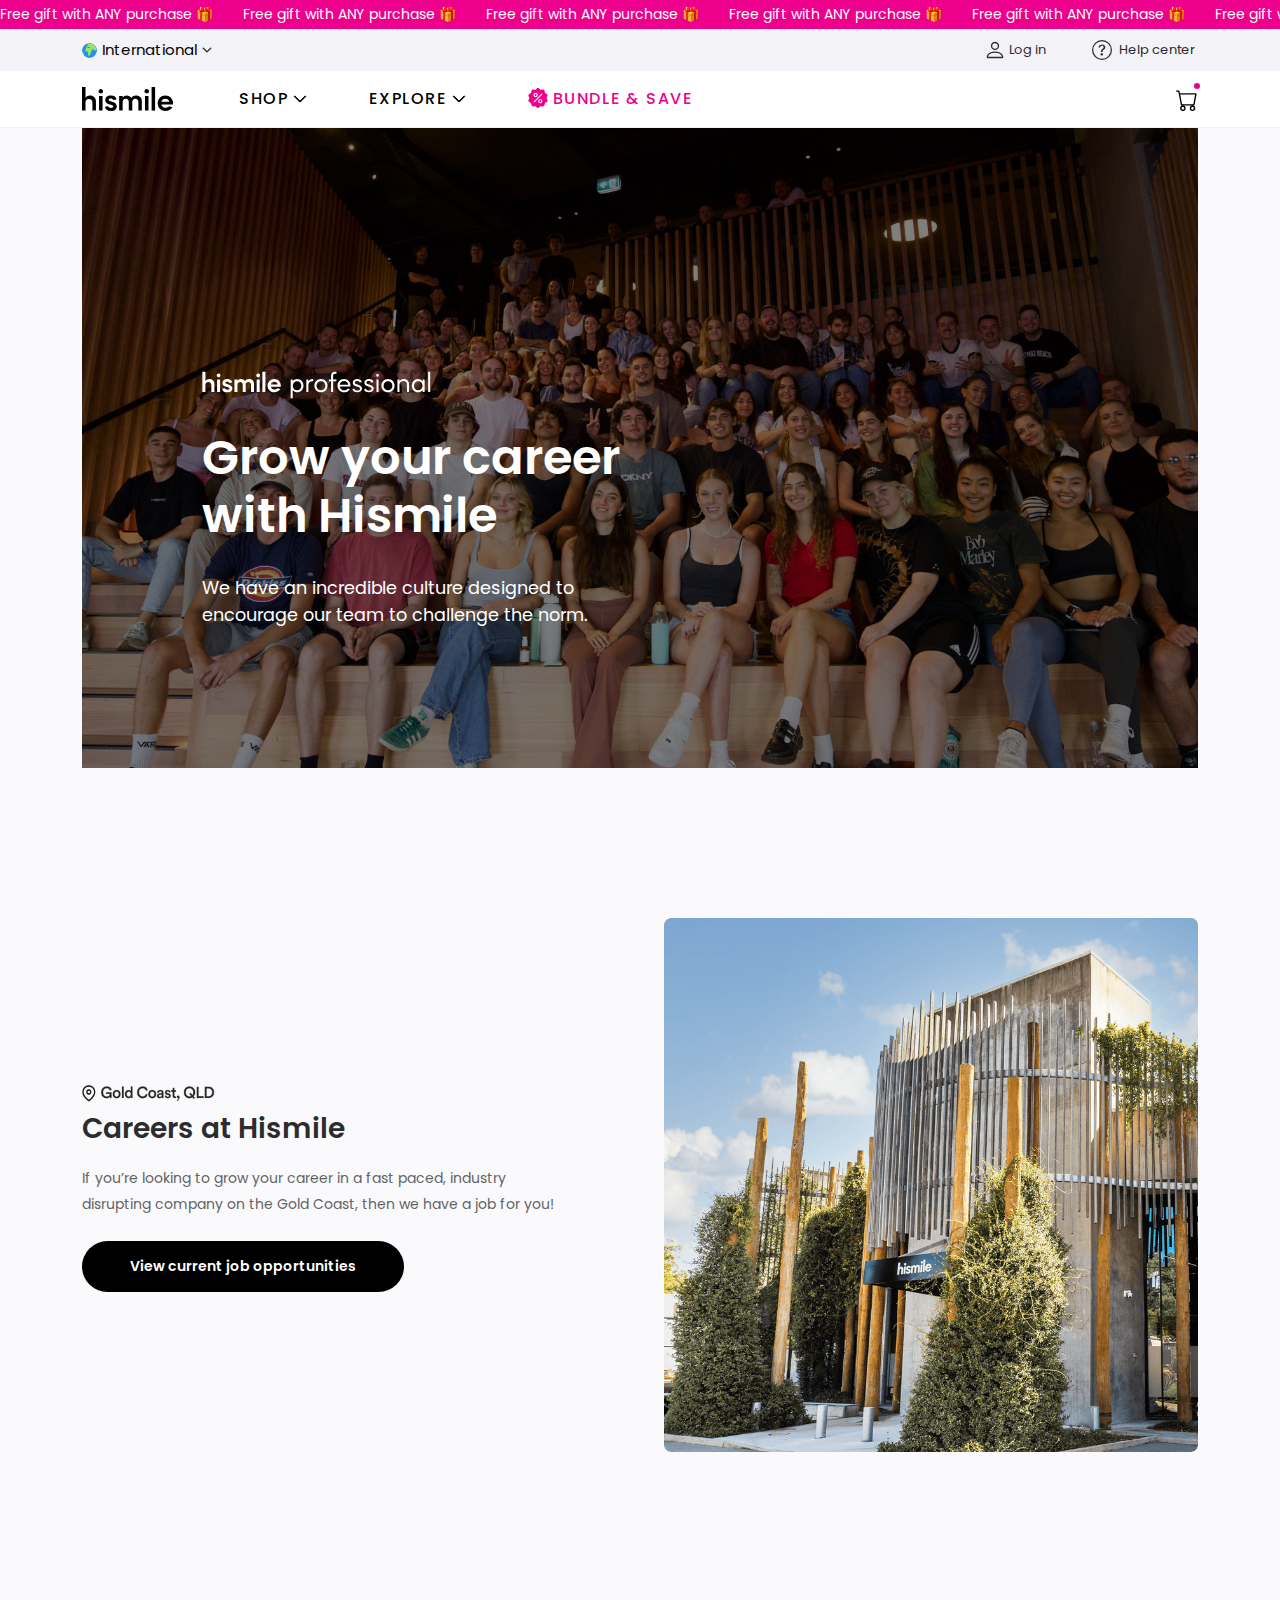
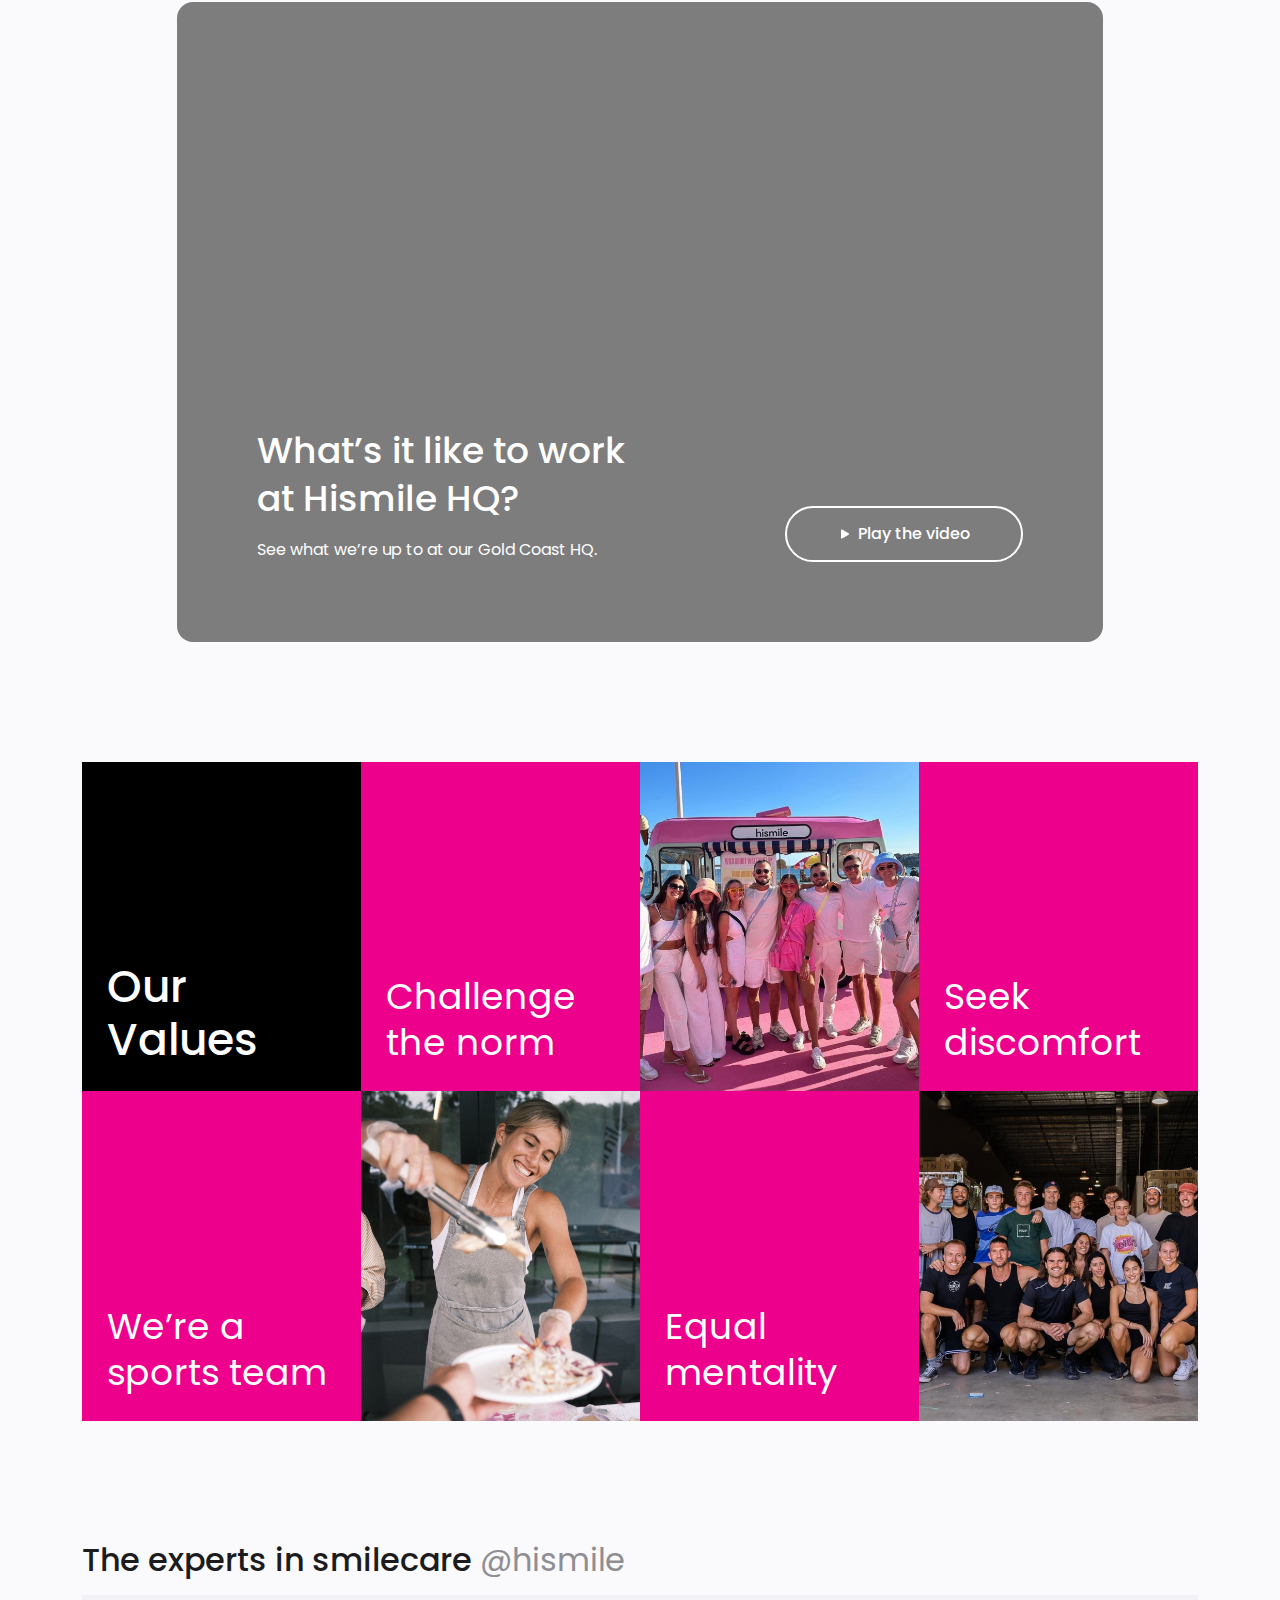
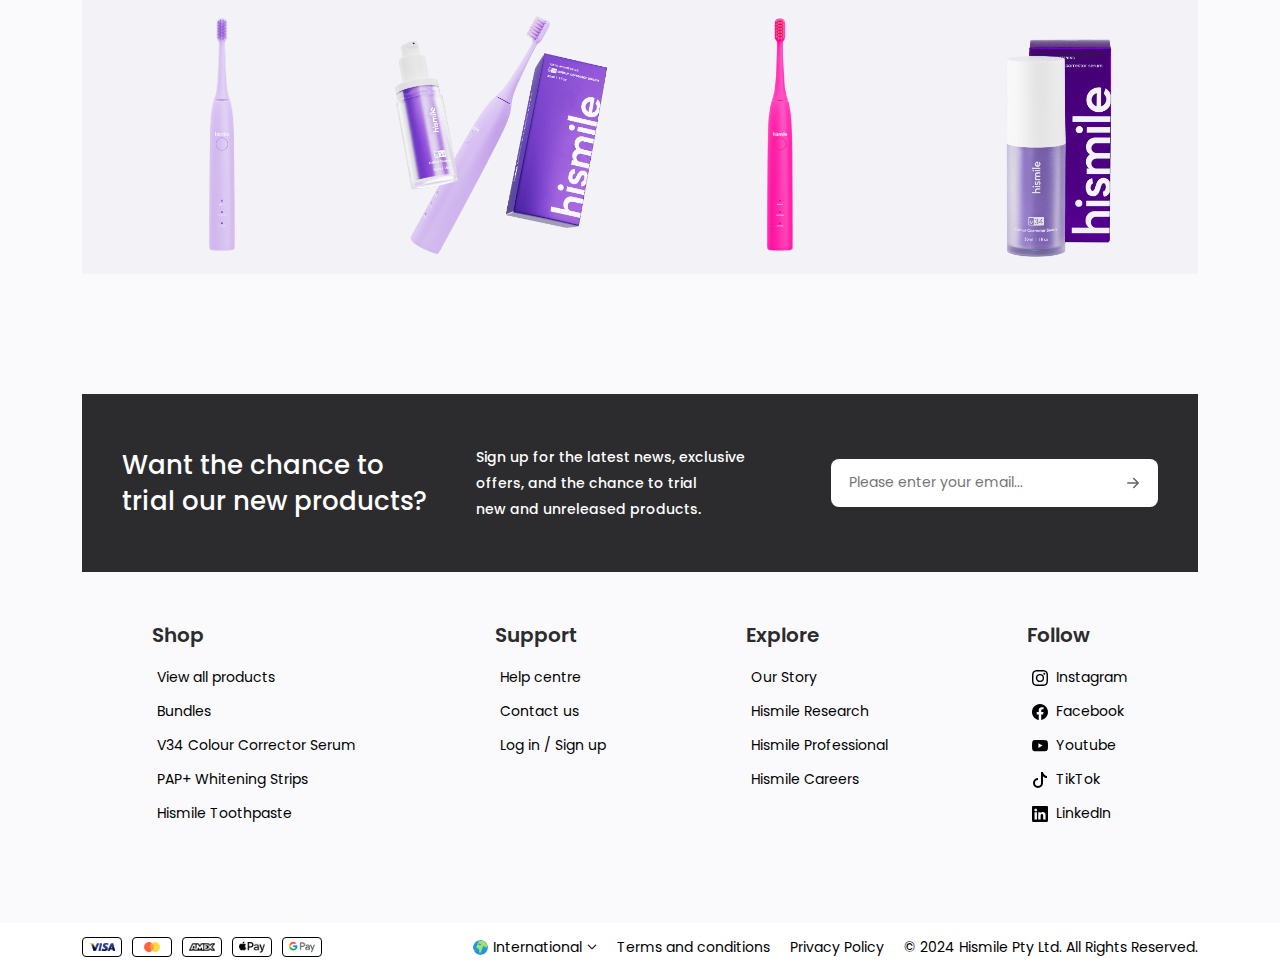
==== careers.html @ f7355507 "u" ====
<!DOCTYPE html>
<html lang=en>

<head>
	<meta charset="UTF-8">
	<meta http-equiv="X-UA-Compatible" content="IE=edge">
	<meta name="viewport" content="width=device-width, initial-scale=1">
	<meta name="theme-color" content="#006d77">
    <link rel="shortcut icon" href="assets/images/favicon.ico" type="image/x-icon">
    <title>Hismile Career | Hismile™ Official</title>
    <link href="https://fonts.googleapis.com/css2?family=Poppins:wght@300;400;500;600;700;800&display=swap" rel="stylesheet">
    
    
	<link rel="stylesheet" href="assets/css/bootstrap.css">
	<link rel="stylesheet" href="assets/css/style.css">
</head>

<body>
    <!-- header start -->
    <header>
    <!-- offer-wrapper start -->
    <div class="offer-wrapper bg--primary py-1" data-speed="fast" data-direction="left">
        <div class="offer-slider text-white">
            <a href="#">
                Free gift with ANY purchase 🎁
            </a>
            <a href="#">
                Free gift with ANY purchase 🎁
            </a>
            <a href="#">
                Free gift with ANY purchase 🎁
            </a>
            <a href="#">
                Free gift with ANY purchase 🎁
            </a>
            <a href="#">
                Free gift with ANY purchase 🎁
            </a>
            <a href="#">
                Free gift with ANY purchase 🎁
            </a>
            <a href="#">
                Free gift with ANY purchase 🎁
            </a>
            <a href="#">
                Free gift with ANY purchase 🎁
            </a>
        </div>
    </div>
    <!-- offer-wrapper end -->
    
    <nav>
        <!-- nav-middle start -->
        <div class="nav-middle">
            <div class="container-xl">
                <div class="nav-middle-inner">
                    <select>
                        <option value="AU" data-image="assets/images/flags/au.svg">Australia &amp; New Zealand</option>
                        <option value="US" data-image="assets/images/flags/us.svg">United States</option>
                        <option value="UK" data-image="assets/images/flags/gb.svg">United Kingdom</option>
                        <option value="EU" data-image="assets/images/flags/eu.svg">Europe</option>
                        <option value="CA" data-image="assets/images/flags/ca.svg">Canada</option>
                        <option value="INT" data-image="assets/images/flags/int.svg" selected>International</option>
                    </select>
                    <ul>
                        <li>
                            <a href="#">
                                <svg xmlns="http://www.w3.org/2000/svg" width="22" height="22" fill="currentColor" class="bi bi-person" viewBox="0 0 16 16">
                                    <path d="M8 8a3 3 0 1 0 0-6 3 3 0 0 0 0 6m2-3a2 2 0 1 1-4 0 2 2 0 0 1 4 0m4 8c0 1-1 1-1 1H3s-1 0-1-1 1-4 6-4 6 3 6 4m-1-.004c-.001-.246-.154-.986-.832-1.664C11.516 10.68 10.289 10 8 10s-3.516.68-4.168 1.332c-.678.678-.83 1.418-.832 1.664z"/>
                                </svg>
                                <span>Log in</span>
                            </a>
                        </li>
                        <li>
                            <a href="help-center.html">
                                <svg xmlns="http://www.w3.org/2000/svg" width="20" height="20" fill="currentColor" class="bi bi-question-circle" viewBox="0 0 16 16">
                                    <path d="M8 15A7 7 0 1 1 8 1a7 7 0 0 1 0 14m0 1A8 8 0 1 0 8 0a8 8 0 0 0 0 16"/>
                                    <path d="M5.255 5.786a.237.237 0 0 0 .241.247h.825c.138 0 .248-.113.266-.25.09-.656.54-1.134 1.342-1.134.686 0 1.314.343 1.314 1.168 0 .635-.374.927-.965 1.371-.673.489-1.206 1.06-1.168 1.987l.003.217a.25.25 0 0 0 .25.246h.811a.25.25 0 0 0 .25-.25v-.105c0-.718.273-.927 1.01-1.486.609-.463 1.244-.977 1.244-2.056 0-1.511-1.276-2.241-2.673-2.241-1.267 0-2.655.59-2.75 2.286m1.557 5.763c0 .533.425.927 1.01.927.609 0 1.028-.394 1.028-.927 0-.552-.42-.94-1.029-.94-.584 0-1.009.388-1.009.94"/>
                                </svg>
                                <span class="ms-1">Help center</span>
                            </a>
                        </li>
                    </ul>
                </div>
            </div>
        </div>
        <!-- nav-middle end -->
        
        <!-- main-nav start -->
        <div class="main-nav bg-white c-black position-relative">
            <div class="container-xl">
                <div class="d-flex align-items-center">
                    <div class="site-logo">
                        <a href="">
                            <svg width="91" height="24" viewBox="0 0 91 24" fill="none" xmlns="http://www.w3.org/2000/svg"><path d="M3.50743 0V10.7635C4.01695 10.0459 4.6957 9.46562 5.48329 9.07415C6.27088 8.68267 7.1429 8.49217 8.02177 8.51958C11.4317 8.51958 13.9326 10.9583 13.9326 14.2426V23.576H10.4248V15.2181C10.3903 14.3229 10.0108 13.476 9.36609 12.8549C8.72136 12.2338 7.86144 11.8868 6.96675 11.8868C6.07206 11.8868 5.21214 12.2338 4.56741 12.8549C3.92268 13.476 3.54324 14.3229 3.50872 15.2181V23.5751H0V0H3.50743Z" fill="black"></path><path d="M18.8034 2.04859C19.0998 2.0409 19.3947 2.09368 19.67 2.20373C19.9454 2.31377 20.1955 2.47878 20.4052 2.68869C20.6148 2.89861 20.7796 3.14904 20.8895 3.42476C20.9995 3.70047 21.0522 3.99569 21.0445 4.29246C21.0487 4.58679 20.9934 4.87892 20.8819 5.15127C20.7703 5.42362 20.6049 5.67054 20.3955 5.87714C20.1861 6.08375 19.9371 6.24577 19.6635 6.35345C19.3898 6.46112 19.0973 6.51221 18.8034 6.50365C18.5114 6.51135 18.2208 6.4594 17.9495 6.35099C17.6781 6.24258 17.4317 6.07996 17.2252 5.87306C17.0187 5.66616 16.8564 5.41931 16.7483 5.14756C16.6402 4.87582 16.5884 4.58487 16.5963 4.29246C16.585 3.99764 16.6342 3.70363 16.7406 3.42854C16.8471 3.15344 17.0087 2.90308 17.2155 2.69287C17.4222 2.48267 17.6698 2.31706 17.9429 2.20626C18.216 2.09545 18.5088 2.04179 18.8034 2.04859ZM20.5574 8.94236V23.5751H17.0499V8.94236H20.5574Z" fill="black"></path><path d="M22.8955 19.7054L26.1753 19.2176C26.433 20.2258 27.3781 20.9411 29.0658 20.9411C30.3648 20.9411 31.404 20.4533 31.404 19.5428C31.404 18.9251 30.9495 18.5023 29.7802 18.1122L26.7926 17.169C24.3242 16.3561 23.2851 15.1531 23.2851 13.0718C23.2851 9.85287 25.8196 8.51953 28.9361 8.51953C32.151 8.51953 34.1648 10.0804 34.5205 12.4542L31.2403 13.0069C31.0131 12.1613 30.169 11.5445 28.6749 11.5445C27.5705 11.5445 26.6289 11.9673 26.6289 12.8129C26.6289 13.3656 27.0185 13.6907 27.9279 14.0172L30.916 15.0253C33.6115 15.9681 34.7482 17.3015 34.7482 19.415C34.7482 22.569 32.1497 24 28.967 24C25.396 24 23.2851 22.3071 22.8955 19.7054Z" fill="black"></path><path d="M40.6597 8.94241V10.5033C41.142 9.87029 41.7671 9.36058 42.4838 9.01581C43.2006 8.67104 43.9886 8.50101 44.7836 8.51961C45.6917 8.50347 46.5895 8.71509 47.3951 9.13517C48.2006 9.55526 48.8885 10.1705 49.3959 10.9248C49.8952 10.155 50.5858 9.5284 51.4 9.10651C52.2142 8.68462 53.1239 8.48193 54.0399 8.51832C57.385 8.51832 59.8533 10.8594 59.8533 13.9489V23.5751H56.3781V14.9579C56.3829 14.5535 56.3074 14.1521 56.1562 13.777C56.0049 13.402 55.7808 13.0607 55.4969 12.773C55.2129 12.4853 54.8748 12.2569 54.502 12.101C54.1292 11.9451 53.7293 11.8649 53.3253 11.8649C52.9214 11.8649 52.5214 11.9451 52.1487 12.101C51.7759 12.2569 51.4378 12.4853 51.1538 12.773C50.8699 13.0607 50.6458 13.402 50.4945 13.777C50.3432 14.1521 50.2678 14.5535 50.2726 14.9579V23.5751H46.7652V14.9579C46.77 14.5535 46.6945 14.1521 46.5433 13.777C46.392 13.402 46.1679 13.0607 45.884 12.773C45.6 12.4853 45.2619 12.2569 44.8891 12.101C44.5164 11.9451 44.1164 11.8649 43.7124 11.8649C43.3085 11.8649 42.9085 11.9451 42.5358 12.101C42.163 12.2569 41.8249 12.4853 41.5409 12.773C41.257 13.0607 41.0329 13.402 40.8816 13.777C40.7303 14.1521 40.6549 14.5535 40.6597 14.9579V23.5751H37.1519V8.94241H40.6597Z" fill="black"></path><path d="M64.7248 2.04857C65.0211 2.04095 65.3159 2.09378 65.5913 2.20385C65.8666 2.31392 66.1167 2.47893 66.3263 2.68884C66.5359 2.89875 66.7006 3.14916 66.8105 3.42485C66.9204 3.70053 66.9731 3.99572 66.9654 4.29245C66.9697 4.58674 66.9143 4.87884 66.8028 5.15116C66.6913 5.42347 66.5259 5.67037 66.3166 5.87697C66.1072 6.08358 65.8582 6.24561 65.5847 6.35331C65.3111 6.461 65.0186 6.51214 64.7248 6.50364C64.4327 6.51146 64.1421 6.4596 63.8706 6.35124C63.5992 6.24287 63.3527 6.08027 63.1461 5.87335C62.9395 5.66643 62.7772 5.41953 62.6691 5.14773C62.561 4.87592 62.5093 4.58491 62.5172 4.29245C62.5059 3.99758 62.555 3.7035 62.6615 3.42835C62.7679 3.15319 62.9296 2.90279 63.1364 2.69256C63.3432 2.48234 63.5909 2.31674 63.864 2.20599C64.1372 2.09523 64.4301 2.04166 64.7248 2.04857ZM66.4783 8.94235V23.5751H62.9708V8.94235H66.4783Z" fill="black"></path><path d="M69.5962 0H73.1036V23.5751H69.5962V0Z" fill="black"></path><path d="M83.3659 8.51983C84.3797 8.50779 85.3855 8.70046 86.3232 9.08633C87.261 9.4722 88.1114 10.0434 88.8238 10.7657C89.5361 11.488 90.0958 12.3467 90.4693 13.2904C90.8428 14.2341 91.0225 15.2435 90.9976 16.2583C90.9976 16.6937 90.9651 17.1284 90.9005 17.559H79.3061C79.559 18.4978 80.1186 19.3248 80.8956 19.9082C81.6725 20.4916 82.6222 20.7977 83.5932 20.7779C84.2406 20.7809 84.8809 20.6429 85.4697 20.3733C86.0585 20.1038 86.5818 19.7093 87.0031 19.217L90.4134 20.2252C89.7091 21.3997 88.7074 22.367 87.5098 23.0294C86.3122 23.6917 84.9611 24.0256 83.5932 23.9973C79.0788 23.9973 75.6689 20.6807 75.6689 16.2583C75.646 15.2385 75.8293 14.2246 76.2076 13.2775C76.5859 12.3304 77.1515 11.4696 77.8704 10.7468C78.5893 10.024 79.4467 9.45415 80.391 9.07146C81.3354 8.68877 82.3473 8.50114 83.3659 8.51983ZM79.3387 14.8282H87.3931C87.1398 13.9374 86.6031 13.1538 85.8645 12.5962C85.1258 12.0387 84.2256 11.7378 83.3006 11.7392C82.394 11.7504 81.5159 12.0584 80.8005 12.6162C80.0851 13.174 79.5717 13.9509 79.3387 14.8282Z" fill="black"></path></svg>
                        </a>
                    </div>
                    <div class="the-menu">
                        <ul>
                            <li>
                                <a href="#">
                                    <span>SHOP</span>
                                    <i>
                                        <svg xmlns="http://www.w3.org/2000/svg" width="14" height="14" fill="currentColor" stroke="currentColor" class="bi bi-chevron-down" viewBox="0 0 16 16">
                                            <path fill-rule="evenodd" d="M1.646 4.646a.5.5 0 0 1 .708 0L8 10.293l5.646-5.647a.5.5 0 0 1 .708.708l-6 6a.5.5 0 0 1-.708 0l-6-6a.5.5 0 0 1 0-.708"/>
                                        </svg>
                                    </i>
                                </a>
                                <div class="mega-menu-container">
                                    <div class="container-xl">
                                        <div class="row justify-content-center">
                                            <div class="col-lg-3">
                                                <div class="mm-col mm-ul">
                                                    <h2>Shop</h2>
                                                    <ul>
                                                        <li><a href="collection.html">Shop all</a></li>
                                                        <li><a href="#">Best sellers</a></li>
                                                        <li><a href="#">Shop Bundles</a></li>
                                                        <li><a href="#">V34 Colour Corrector Serum</a></li>
                                                        <li><a href="#">PAP+ Whitening Strips</a></li>
                                                        <li><a href="#">Hismile Toothpaste</a></li>
                                                    </ul>
                                                </div>
                                            </div>
                                            <div class="col-lg-4">
                                                <div class="mm-col">
                                                    <h2>Shop the Toothbrush Build a Bundle</h2>
                                                    <figure>
                                                        <a href="#">
                                                            <img src="assets/images/mega-menu/01.png" alt="Shop the Toothbrush Build a Bundle">
                                                        </a>
                                                    </figure>
                                                </div>
                                            </div>
                                            <div class="col-lg-4">
                                                <div class="mm-col">
                                                    <h2>Flavoured Toothpaste Bundle</h2>
                                                    <figure>
                                                        <a href="#">
                                                            <img src="assets/images/mega-menu/02.png" alt="Flavoured Toothpaste Bundle">
                                                        </a>
                                                    </figure>
                                                </div>
                                            </div>
                                        </div>
                                    </div>
                                </div>
                            </li>
                            <li>
                                <a href="#">
                                    <span>EXPLORE</span>
                                    <i>
                                        <svg xmlns="http://www.w3.org/2000/svg" width="14" height="14" fill="currentColor" stroke="currentColor" class="bi bi-chevron-down" viewBox="0 0 16 16">
                                            <path fill-rule="evenodd" d="M1.646 4.646a.5.5 0 0 1 .708 0L8 10.293l5.646-5.647a.5.5 0 0 1 .708.708l-6 6a.5.5 0 0 1-.708 0l-6-6a.5.5 0 0 1 0-.708"/>
                                        </svg>
                                    </i>
                                </a>
                                <div class="mega-menu-container">
                                    <div class="container-xl">
                                        <div class="row justify-content-center">
                                            <div class="col-lg-3">
                                                <div class="mm-col mm-ul">
                                                    <h2>Explore</h2>
                                                    <ul>
                                                        <li><a href="#">Our Story</a></li>
                                                        <li><a href="#">Hismile Research</a></li>
                                                        <li><a href="#">How whitening works</a></li>
                                                        <li><a href="#">Community Trials</a></li>
                                                        <li><a href="#">Hismile Professional</a></li>
                                                        <li><a href="#">Hismile Careers</a></li>
                                                    </ul>
                                                </div>
                                            </div>
                                            <div class="col-lg-4">
                                                <div class="mm-col">
                                                    <h2>Learn about Hismile Professional</h2>
                                                    <figure>
                                                        <a href="#">
                                                            <img src="assets/images/mega-menu/03.jpg" alt="Learn about Hismile Professional">
                                                        </a>
                                                    </figure>
                                                </div>
                                            </div>
                                            <div class="col-lg-4">
                                                <div class="mm-col">
                                                    <h2>Learn about Hismile Research</h2>
                                                    <figure>
                                                        <a href="#">
                                                            <img src="assets/images/mega-menu/04.jpg" alt="Learn about Hismile Research">
                                                        </a>
                                                    </figure>
                                                </div>
                                            </div>
                                        </div>
                                    </div>
                                </div>
                            </li>
                            <li class="bundles">
                                <a href="#" class="c-primary">
                                    <i>
                                        <svg width="20" height="20" viewBox="0 0 20 20" fill="none" fill="currentColor" xmlns="http://www.w3.org/2000/svg">
                                            <g clip-path="url(#clip0_137:7825)">
                                                <path d="M18.6693 9.74103C18.5888 9.90564 18.5888 10.0945 18.6693 10.2591L19.4152 11.7851C19.8305 12.6347 19.5015 13.6475 18.6661 14.0907L17.1657 14.8868C17.0039 14.9727 16.8929 15.1255 16.8612 15.3059L16.5677 16.9788C16.4043 17.9103 15.5431 18.5363 14.6065 18.4038L12.9248 18.1659C12.7433 18.1404 12.5638 18.1986 12.4321 18.326L11.2113 19.507C10.8715 19.8357 10.4352 20.0001 9.99918 20.0001C9.56301 20.0002 9.127 19.8358 8.78708 19.507L7.56635 18.326C7.43463 18.1986 7.25502 18.1402 7.07365 18.1659L5.3919 18.4038C5.30796 18.4157 5.22444 18.4214 5.14214 18.4214C4.30648 18.4215 3.57938 17.8268 3.43063 16.9789L3.13719 15.3059C3.10551 15.1255 2.99454 14.9726 2.83266 14.8868L1.33228 14.0907C0.496894 13.6475 0.167834 12.6348 0.583144 11.7851L1.32908 10.2592C1.40955 10.0946 1.40955 9.90576 1.32908 9.74111L0.583183 8.21518C0.167873 7.36554 0.496933 6.35277 1.33232 5.90957L2.8327 5.11348C2.99454 5.02758 3.10551 4.87481 3.13719 4.69434L3.43063 3.02142C3.59402 2.08994 4.45535 1.46393 5.39187 1.59647L7.07361 1.83436C7.2551 1.85991 7.43459 1.80166 7.56631 1.67424L8.78708 0.493195C9.46676 -0.164418 10.5316 -0.164379 11.2113 0.493195L12.4321 1.67413C12.5637 1.80151 12.7432 1.85987 12.9248 1.83424L14.6065 1.59635C15.5427 1.46389 16.4043 2.08983 16.5677 3.02131L16.8612 4.6943C16.8929 4.87473 17.0038 5.02754 17.1657 5.1134L18.6661 5.90949C19.5015 6.35273 19.8305 7.36542 19.4152 8.21506L18.6693 9.74103Z" fill="currentColor"></path>
                                                <path d="M14.2136 5.78562C13.9884 5.56039 13.6232 5.56039 13.398 5.78562L5.78514 13.3985C5.5599 13.6237 5.5599 13.9889 5.78514 14.2141C5.89775 14.3267 6.04537 14.3831 6.19295 14.3831C6.34052 14.3831 6.48818 14.3268 6.60076 14.2141L14.2136 6.60132C14.4389 6.37605 14.4389 6.0109 14.2136 5.78562Z" fill="white"></path>
                                                <path d="M7.69243 4.80908C6.52634 4.80908 5.57764 5.75779 5.57764 6.92387C5.57764 8.08996 6.52634 9.03867 7.69243 9.03867C8.85852 9.03867 9.80722 8.08996 9.80722 6.92387C9.80722 5.75779 8.85852 4.80908 7.69243 4.80908ZM7.69243 7.88512C7.16239 7.88512 6.73118 7.45391 6.73118 6.92384C6.73118 6.3938 7.16239 5.96259 7.69243 5.96259C8.22247 5.96259 8.65371 6.3938 8.65371 6.92384C8.65367 7.45391 8.22247 7.88512 7.69243 7.88512Z" fill="white"></path>
                                                <path d="M12.3067 10.9614C11.1406 10.9614 10.1919 11.9101 10.1919 13.0762C10.1919 14.2423 11.1406 15.191 12.3067 15.191C13.4728 15.191 14.4215 14.2423 14.4215 13.0762C14.4215 11.9101 13.4728 10.9614 12.3067 10.9614ZM12.3067 14.0375C11.7767 14.0375 11.3454 13.6063 11.3454 13.0762C11.3454 12.5462 11.7766 12.115 12.3067 12.115C12.8367 12.115 13.2679 12.5462 13.2679 13.0762C13.2679 13.6063 12.8367 14.0375 12.3067 14.0375Z" fill="white"></path>
                                            </g>
                                            <defs>
                                                <clipPath id="clip0_137:7825">
                                                    <rect width="20" height="20" fill="white" transform="translate(-0.000488281)"></rect>
                                                </clipPath>
                                            </defs>
                                        </svg>
                                    </i>
                                    <span>BUNDLE & SAVE</span>
                                </a>
                            </li>
                        </ul>
                    </div>
                    <div class="the-cart ms-auto">
                        <a href="#">
                            <i class="hs-content">
                                <svg xmlns="http://www.w3.org/2000/svg" width="22" height="22" fill="currentColor" class="bi bi-cart" viewBox="0 0 16 16">
                                    <path d="M0 1.5A.5.5 0 0 1 .5 1H2a.5.5 0 0 1 .485.379L2.89 3H14.5a.5.5 0 0 1 .491.592l-1.5 8A.5.5 0 0 1 13 12H4a.5.5 0 0 1-.491-.408L2.01 3.607 1.61 2H.5a.5.5 0 0 1-.5-.5M3.102 4l1.313 7h8.17l1.313-7zM5 12a2 2 0 1 0 0 4 2 2 0 0 0 0-4m7 0a2 2 0 1 0 0 4 2 2 0 0 0 0-4m-7 1a1 1 0 1 1 0 2 1 1 0 0 1 0-2m7 0a1 1 0 1 1 0 2 1 1 0 0 1 0-2"/>
                                </svg>
                            </i>
                        </a>
                    </div>
                </div>
            </div>
        </div>
        <!-- main-nav end -->
        
        <!-- mobile-menu start -->
        <div class="mobile-menu">
            <div class="hamburger-wrapper">
                <div class="hamburger-menu"></div>
            </div>
            <div class="mm-header">
                <a href="#">
                    <svg xmlns="http://www.w3.org/2000/svg" width="18" height="18" fill="currentColor" class="bi bi-person" viewBox="0 0 16 16">
                        <path d="M8 8a3 3 0 1 0 0-6 3 3 0 0 0 0 6m2-3a2 2 0 1 1-4 0 2 2 0 0 1 4 0m4 8c0 1-1 1-1 1H3s-1 0-1-1 1-4 6-4 6 3 6 4m-1-.004c-.001-.246-.154-.986-.832-1.664C11.516 10.68 10.289 10 8 10s-3.516.68-4.168 1.332c-.678.678-.83 1.418-.832 1.664z"/>
                    </svg>
                    <span class="ms-1">Log in</span>
                </a>
                <a href="#">
                    <svg xmlns="http://www.w3.org/2000/svg" width="16" height="16" fill="currentColor" class="bi bi-question-circle" viewBox="0 0 16 16">
                        <path d="M8 15A7 7 0 1 1 8 1a7 7 0 0 1 0 14m0 1A8 8 0 1 0 8 0a8 8 0 0 0 0 16"/>
                        <path d="M5.255 5.786a.237.237 0 0 0 .241.247h.825c.138 0 .248-.113.266-.25.09-.656.54-1.134 1.342-1.134.686 0 1.314.343 1.314 1.168 0 .635-.374.927-.965 1.371-.673.489-1.206 1.06-1.168 1.987l.003.217a.25.25 0 0 0 .25.246h.811a.25.25 0 0 0 .25-.25v-.105c0-.718.273-.927 1.01-1.486.609-.463 1.244-.977 1.244-2.056 0-1.511-1.276-2.241-2.673-2.241-1.267 0-2.655.59-2.75 2.286m1.557 5.763c0 .533.425.927 1.01.927.609 0 1.028-.394 1.028-.927 0-.552-.42-.94-1.029-.94-.584 0-1.009.388-1.009.94"/>
                    </svg>
                    <span class="ms-1">Help center</span>
                </a>
            </div>
            <menu>
                <li class="has-child">
                    <a href="#">
                        <span>SHOP</span>
                        <i>
                            <svg xmlns="http://www.w3.org/2000/svg" width="14" height="14" fill="currentColor" stroke="currentColor" class="bi bi-chevron-down" viewBox="0 0 16 16">
                                <path fill-rule="evenodd" d="M1.646 4.646a.5.5 0 0 1 .708 0L8 10.293l5.646-5.647a.5.5 0 0 1 .708.708l-6 6a.5.5 0 0 1-.708 0l-6-6a.5.5 0 0 1 0-.708"/>
                            </svg>
                        </i>
                    </a>
                    <div class="mega-menu-container">
                        <div class="mm-col mm-ul">
                            <ul>
                                <li><a href="collection.html">Shop all</a></li>
                                <li><a href="#">Best sellers</a></li>
                                <li><a href="#">Shop Bundles</a></li>
                                <li><a href="#">V34 Colour Corrector Serum</a></li>
                                <li><a href="#">PAP+ Whitening Strips</a></li>
                                <li><a href="#">Hismile Toothpaste</a></li>
                            </ul>
                        </div>
                        <div class="mm-col">
                            <h2>Shop the Toothbrush Build a Bundle</h2>
                            <figure>
                                <a href="#">
                                    <img src="assets/images/mega-menu/01.png" alt="Shop the Toothbrush Build a Bundle">
                                </a>
                            </figure>
                        </div>
                        <div class="mm-col">
                            <h2>Flavoured Toothpaste Bundle</h2>
                            <figure>
                                <a href="#">
                                    <img src="assets/images/mega-menu/02.png" alt="Flavoured Toothpaste Bundle">
                                </a>
                            </figure>
                        </div>
                    </div>
                </li>
                <li class="has-child">
                    <a href="#">
                        <span>EXPLORE</span>
                        <i>
                            <svg xmlns="http://www.w3.org/2000/svg" width="14" height="14" fill="currentColor" stroke="currentColor" class="bi bi-chevron-down" viewBox="0 0 16 16">
                                <path fill-rule="evenodd" d="M1.646 4.646a.5.5 0 0 1 .708 0L8 10.293l5.646-5.647a.5.5 0 0 1 .708.708l-6 6a.5.5 0 0 1-.708 0l-6-6a.5.5 0 0 1 0-.708"/>
                            </svg>
                        </i>
                    </a>
                    <div class="mega-menu-container">
                        <div class="mm-col mm-ul">
                            <ul>
                                <li><a href="#">Our Story</a></li>
                                <li><a href="#">Hismile Research</a></li>
                                <li><a href="#">How whitening works</a></li>
                                <li><a href="#">Community Trials</a></li>
                                <li><a href="#">Hismile Professional</a></li>
                                <li><a href="#">Hismile Careers</a></li>
                            </ul>
                        </div>
                        <div class="mm-col">
                            <h2>Learn about Hismile Professional</h2>
                            <figure>
                                <a href="#">
                                    <img src="assets/images/mega-menu/03.jpg" alt="Learn about Hismile Professional">
                                </a>
                            </figure>
                        </div>
                        <div class="mm-col">
                            <h2>Learn about Hismile Research</h2>
                            <figure>
                                <a href="#">
                                    <img src="assets/images/mega-menu/04.jpg" alt="Learn about Hismile Research">
                                </a>
                            </figure>
                        </div>
                    </div>
                </li>
                <li class="bundles">
                    <a href="#" class="c-primary">
                        <i>
                            <svg width="20" height="20" viewBox="0 0 20 20" fill="none" fill="currentColor" xmlns="http://www.w3.org/2000/svg">
                                <g clip-path="url(#clip0_137:7825)">
                                    <path d="M18.6693 9.74103C18.5888 9.90564 18.5888 10.0945 18.6693 10.2591L19.4152 11.7851C19.8305 12.6347 19.5015 13.6475 18.6661 14.0907L17.1657 14.8868C17.0039 14.9727 16.8929 15.1255 16.8612 15.3059L16.5677 16.9788C16.4043 17.9103 15.5431 18.5363 14.6065 18.4038L12.9248 18.1659C12.7433 18.1404 12.5638 18.1986 12.4321 18.326L11.2113 19.507C10.8715 19.8357 10.4352 20.0001 9.99918 20.0001C9.56301 20.0002 9.127 19.8358 8.78708 19.507L7.56635 18.326C7.43463 18.1986 7.25502 18.1402 7.07365 18.1659L5.3919 18.4038C5.30796 18.4157 5.22444 18.4214 5.14214 18.4214C4.30648 18.4215 3.57938 17.8268 3.43063 16.9789L3.13719 15.3059C3.10551 15.1255 2.99454 14.9726 2.83266 14.8868L1.33228 14.0907C0.496894 13.6475 0.167834 12.6348 0.583144 11.7851L1.32908 10.2592C1.40955 10.0946 1.40955 9.90576 1.32908 9.74111L0.583183 8.21518C0.167873 7.36554 0.496933 6.35277 1.33232 5.90957L2.8327 5.11348C2.99454 5.02758 3.10551 4.87481 3.13719 4.69434L3.43063 3.02142C3.59402 2.08994 4.45535 1.46393 5.39187 1.59647L7.07361 1.83436C7.2551 1.85991 7.43459 1.80166 7.56631 1.67424L8.78708 0.493195C9.46676 -0.164418 10.5316 -0.164379 11.2113 0.493195L12.4321 1.67413C12.5637 1.80151 12.7432 1.85987 12.9248 1.83424L14.6065 1.59635C15.5427 1.46389 16.4043 2.08983 16.5677 3.02131L16.8612 4.6943C16.8929 4.87473 17.0038 5.02754 17.1657 5.1134L18.6661 5.90949C19.5015 6.35273 19.8305 7.36542 19.4152 8.21506L18.6693 9.74103Z" fill="currentColor"></path>
                                    <path d="M14.2136 5.78562C13.9884 5.56039 13.6232 5.56039 13.398 5.78562L5.78514 13.3985C5.5599 13.6237 5.5599 13.9889 5.78514 14.2141C5.89775 14.3267 6.04537 14.3831 6.19295 14.3831C6.34052 14.3831 6.48818 14.3268 6.60076 14.2141L14.2136 6.60132C14.4389 6.37605 14.4389 6.0109 14.2136 5.78562Z" fill="white"></path>
                                    <path d="M7.69243 4.80908C6.52634 4.80908 5.57764 5.75779 5.57764 6.92387C5.57764 8.08996 6.52634 9.03867 7.69243 9.03867C8.85852 9.03867 9.80722 8.08996 9.80722 6.92387C9.80722 5.75779 8.85852 4.80908 7.69243 4.80908ZM7.69243 7.88512C7.16239 7.88512 6.73118 7.45391 6.73118 6.92384C6.73118 6.3938 7.16239 5.96259 7.69243 5.96259C8.22247 5.96259 8.65371 6.3938 8.65371 6.92384C8.65367 7.45391 8.22247 7.88512 7.69243 7.88512Z" fill="white"></path>
                                    <path d="M12.3067 10.9614C11.1406 10.9614 10.1919 11.9101 10.1919 13.0762C10.1919 14.2423 11.1406 15.191 12.3067 15.191C13.4728 15.191 14.4215 14.2423 14.4215 13.0762C14.4215 11.9101 13.4728 10.9614 12.3067 10.9614ZM12.3067 14.0375C11.7767 14.0375 11.3454 13.6063 11.3454 13.0762C11.3454 12.5462 11.7766 12.115 12.3067 12.115C12.8367 12.115 13.2679 12.5462 13.2679 13.0762C13.2679 13.6063 12.8367 14.0375 12.3067 14.0375Z" fill="white"></path>
                                </g>
                                <defs>
                                    <clipPath id="clip0_137:7825">
                                        <rect width="20" height="20" fill="white" transform="translate(-0.000488281)"></rect>
                                    </clipPath>
                                </defs>
                            </svg>
                        </i>
                        <span class="ms-2">BUNDLE & SAVE</span>
                    </a>
                </li>
            </menu>
            <div class="mm-footer">
                <a href="#">
                    <svg xmlns="http://www.w3.org/2000/svg" width="20" height="20" fill="currentColor" class="bi bi-envelope" viewBox="0 0 16 16">
                        <path d="M0 4a2 2 0 0 1 2-2h12a2 2 0 0 1 2 2v8a2 2 0 0 1-2 2H2a2 2 0 0 1-2-2zm2-1a1 1 0 0 0-1 1v.217l7 4.2 7-4.2V4a1 1 0 0 0-1-1zm13 2.383-4.708 2.825L15 11.105zm-.034 6.876-5.64-3.471L8 9.583l-1.326-.795-5.64 3.47A1 1 0 0 0 2 13h12a1 1 0 0 0 .966-.741M1 11.105l4.708-2.897L1 5.383z"/>
                    </svg>
                    <span class="ms-1">Contact us</span>
                </a>
                <select>
                    <option value="AU" data-image="assets/images/flags/au.svg">Australia &amp; New Zealand</option>
                    <option value="US" data-image="assets/images/flags/us.svg">United States</option>
                    <option value="UK" data-image="assets/images/flags/gb.svg">United Kingdom</option>
                    <option value="EU" data-image="assets/images/flags/eu.svg">Europe</option>
                    <option value="CA" data-image="assets/images/flags/ca.svg">Canada</option>
                    <option value="INT" data-image="assets/images/flags/int.svg" selected>International</option>
                </select>
            </div>
        </div>
        <!-- mobile-menu end -->
    </nav>
</header>
    <!-- header end -->

    <!-- wrapper start -->
    <main class="wrapper">

        <!-- hero-6 start -->
<section class="hero-6">
    <div class="container-xl">
        <div class="section-content position-relative">
            <figure>
                <img src="assets/images/careers/hero.jpg" alt="hero">
            </figure>
            <div class="hero-6-content">
                <i>
                    <svg width="229" height="28" viewBox="0 0 229 28" fill="none" xmlns="http://www.w3.org/2000/svg"><path d="M0.371344 0.699999H3.39534V9.968C3.98334 9.156 5.15934 8.036 7.28734 8.036C10.2273 8.036 12.3833 10.136 12.3833 12.964V21H9.35934V13.804C9.35934 12.18 8.09934 10.92 6.39134 10.92C4.68334 10.92 3.39534 12.18 3.39534 13.804V21H0.371344V0.699999ZM15.0823 8.4H18.1063V21H15.0823V8.4ZM14.6903 4.396C14.6903 3.276 15.5023 2.464 16.5943 2.464C17.6863 2.464 18.5263 3.276 18.5263 4.396C18.5263 5.488 17.6863 6.3 16.5943 6.3C15.5023 6.3 14.6903 5.488 14.6903 4.396ZM25.3611 21.364C22.2811 21.364 20.4611 19.908 20.1251 17.668L22.9531 17.248C23.1771 18.116 23.9891 18.732 25.4451 18.732C26.5651 18.732 27.4611 18.312 27.4611 17.528C27.4611 16.996 27.0691 16.632 26.0611 16.296L23.4851 15.484C21.3571 14.784 20.4611 13.748 20.4611 11.956C20.4611 9.184 22.6451 8.036 25.3331 8.036C28.1051 8.036 29.8411 9.38 30.1491 11.424L27.3211 11.9C27.1251 11.172 26.3971 10.64 25.1091 10.64C24.1571 10.64 23.3451 11.004 23.3451 11.732C23.3451 12.208 23.6811 12.488 24.4651 12.768L27.0411 13.636C29.3651 14.448 30.3451 15.596 30.3451 17.416C30.3451 20.132 28.1051 21.364 25.3611 21.364ZM32.4182 8.4H35.4422V9.744C35.9742 9.044 37.0942 8.036 38.9982 8.036C40.7062 8.036 42.1342 8.848 42.9742 10.108C43.4222 9.408 44.5982 8.036 46.9782 8.036C49.8622 8.036 51.9902 10.052 51.9902 12.712V21H48.9942V13.58C48.9942 12.068 47.8742 10.92 46.3622 10.92C44.8782 10.92 43.7302 12.068 43.7302 13.58V21H40.7062V13.58C40.7062 12.068 39.5862 10.92 38.0742 10.92C36.5902 10.92 35.4422 12.068 35.4422 13.58V21H32.4182V8.4ZM54.676 8.4H57.7V21H54.676V8.4ZM54.284 4.396C54.284 3.276 55.096 2.464 56.188 2.464C57.28 2.464 58.12 3.276 58.12 4.396C58.12 5.488 57.28 6.3 56.188 6.3C55.096 6.3 54.284 5.488 54.284 4.396ZM60.3909 21V0.699999H63.4149V21H60.3909ZM65.6297 14.7C65.6297 10.92 68.4857 8.036 72.2657 8.036C75.9897 8.036 78.8457 10.92 78.8457 14.7C78.8457 15.064 78.8177 15.456 78.7617 15.82H68.7657C69.2137 17.444 70.6417 18.592 72.4617 18.592C73.6657 18.592 74.7017 18.06 75.4017 17.248L78.3417 18.116C77.1937 20.076 75.0377 21.364 72.4617 21.364C68.5697 21.364 65.6297 18.508 65.6297 14.7ZM72.2097 10.808C70.6137 10.808 69.2417 11.9 68.7937 13.468H75.7377C75.2617 11.9 73.8897 10.808 72.2097 10.808ZM88.6742 27.3V8.4H90.7182V10.164C91.8382 8.876 93.4342 8.12 95.2822 8.12C98.8102 8.12 101.498 10.948 101.498 14.7C101.498 18.452 98.8102 21.28 95.2822 21.28C93.4342 21.28 91.8382 20.524 90.7182 19.236V27.3H88.6742ZM95.0582 10.192C92.6222 10.192 90.7742 12.124 90.7742 14.7C90.7742 17.276 92.6222 19.208 95.0582 19.208C97.4942 19.208 99.3702 17.276 99.3702 14.7C99.3702 12.124 97.4942 10.192 95.0582 10.192ZM104.342 21V8.4H106.386V10.528C107.478 8.708 109.158 8.12 111.202 8.12V10.416C110.95 10.332 110.614 10.276 110.278 10.276C108.094 10.276 106.386 11.816 106.386 13.888V21H104.342ZM118.945 8.12C122.697 8.12 125.525 10.948 125.525 14.7C125.525 18.452 122.697 21.28 118.945 21.28C115.193 21.28 112.365 18.452 112.365 14.7C112.365 10.948 115.193 8.12 118.945 8.12ZM114.521 14.7C114.521 17.276 116.425 19.208 118.945 19.208C121.465 19.208 123.369 17.276 123.369 14.7C123.369 12.124 121.465 10.192 118.945 10.192C116.425 10.192 114.521 12.124 114.521 14.7ZM126.952 8.4H129.052V4.424C129.052 2.324 130.648 0.699999 132.776 0.699999H134.456V2.688H132.916C131.88 2.688 131.124 3.528 131.124 4.676V8.4H134.456V10.22H131.124V21H129.052V10.22H126.952V8.4ZM135.526 14.7C135.526 10.948 138.354 8.12 142.05 8.12C145.718 8.12 148.518 10.948 148.518 14.672C148.518 14.924 148.518 15.176 148.462 15.4H137.654C137.962 17.668 139.81 19.348 142.246 19.348C143.814 19.348 145.158 18.648 145.97 17.528L147.958 18.172C146.838 20.048 144.738 21.28 142.246 21.28C138.41 21.28 135.526 18.452 135.526 14.7ZM141.994 10.052C139.838 10.052 138.074 11.592 137.682 13.748H146.39C145.998 11.592 144.234 10.052 141.994 10.052ZM150.397 17.948L152.357 17.64C152.581 18.704 153.673 19.46 155.325 19.46C156.865 19.46 158.041 18.732 158.041 17.64C158.041 16.912 157.509 16.352 156.389 15.96L153.421 14.924C151.601 14.28 150.761 13.272 150.761 11.732C150.761 9.324 152.777 8.12 155.297 8.12C157.789 8.12 159.441 9.324 159.777 11.144L157.845 11.508C157.593 10.612 156.641 9.94 155.157 9.94C153.813 9.94 152.749 10.556 152.749 11.564C152.749 12.236 153.225 12.74 154.093 13.048L157.145 14.14C159.105 14.84 160.029 15.96 160.029 17.584C160.029 20.02 157.901 21.28 155.297 21.28C152.525 21.28 150.733 19.936 150.397 17.948ZM162.046 17.948L164.006 17.64C164.23 18.704 165.322 19.46 166.974 19.46C168.514 19.46 169.69 18.732 169.69 17.64C169.69 16.912 169.158 16.352 168.038 15.96L165.07 14.924C163.25 14.28 162.41 13.272 162.41 11.732C162.41 9.324 164.426 8.12 166.946 8.12C169.438 8.12 171.09 9.324 171.426 11.144L169.494 11.508C169.242 10.612 168.29 9.94 166.806 9.94C165.462 9.94 164.398 10.556 164.398 11.564C164.398 12.236 164.874 12.74 165.742 13.048L168.794 14.14C170.754 14.84 171.678 15.96 171.678 17.584C171.678 20.02 169.55 21.28 166.946 21.28C164.174 21.28 162.382 19.936 162.046 17.948ZM174.506 21V8.4H176.578V21H174.506ZM174.114 4.284C174.114 3.472 174.702 2.884 175.542 2.884C176.354 2.884 176.942 3.472 176.942 4.284C176.942 5.124 176.354 5.712 175.542 5.712C174.702 5.712 174.114 5.124 174.114 4.284ZM185.992 8.12C189.744 8.12 192.572 10.948 192.572 14.7C192.572 18.452 189.744 21.28 185.992 21.28C182.24 21.28 179.412 18.452 179.412 14.7C179.412 10.948 182.24 8.12 185.992 8.12ZM181.568 14.7C181.568 17.276 183.472 19.208 185.992 19.208C188.512 19.208 190.416 17.276 190.416 14.7C190.416 12.124 188.512 10.192 185.992 10.192C183.472 10.192 181.568 12.124 181.568 14.7ZM195.424 21V8.4H197.468V10.5C198.028 9.576 199.316 8.12 201.92 8.12C204.86 8.12 207.016 10.276 207.016 13.132V21H204.944V13.692C204.944 11.648 203.404 10.108 201.36 10.108C199.176 10.108 197.468 11.676 197.468 13.72V21H195.424ZM209.819 14.7C209.819 10.948 212.507 8.12 216.035 8.12C217.883 8.12 219.479 8.904 220.599 10.164V8.4H222.671V21H220.599V19.236C219.479 20.524 217.883 21.28 216.035 21.28C212.507 21.28 209.819 18.452 209.819 14.7ZM216.259 10.192C213.823 10.192 211.975 12.124 211.975 14.7C211.975 17.276 213.823 19.208 216.259 19.208C218.695 19.208 220.543 17.276 220.543 14.7C220.543 12.124 218.695 10.192 216.259 10.192ZM226.159 21V0.699999H228.203V21H226.159Z" fill="white"></path></svg>
                </i>
                <h1>Grow your career with Hismile</h1>
                <p>We have an incredible culture designed to encourage our team to challenge the norm.</p>
            </div>
        </div>
    </div>
</section>
<!-- hero-6 end -->

<!-- txt-media-block start -->
<section class="txt-media-block ss-y">
    <div class="container-xl">
        <div class="row align-items-center gx-5 justify-content-md-between justify-content-center">
            <div class="col-md-6 order-1 order-md-2 text-center text-md-end">
                <figure>
                    <img src="assets/images/careers/02.png" alt="careers">
                </figure>
            </div>
            <div class="col-md-6 order-2 order-md-1">
                <div class="section-content">
                    <h3 class="mb-0 w-25 mx-auto mx-lg-0">
                        <img src="assets/images/careers/01.png" alt="location">
                    </h3>
                    <h2>Careers at Hismile</h2>
                    <p>If you’re looking to grow your career in a fast paced, industry disrupting company on the Gold Coast, then we have a job for you!</p>
                    <a href="#" class="theme-btn black-btn mt-4 px-lg-5">View current job opportunities</a>
                </div>
            </div>
        </div>
    </div>
</section>
<!-- txt-media-block end -->

<!-- hq-view start -->
<section class="hq-view">
    <div class="container-xl">
        <div class="row justify-content-center">
            <div class="col-xl-10">
                <figure class="position-relative">
                    <video loop autoplay muted playsinline>
                        <source src="assets/images/careers/03.mp4" type="video/mp4">
                    </video>
                    <figcaption>
                        <div class="vid-caption">
                            <h2>What’s it like to work <span class="d-md-block">at Hismile HQ?</span></h2>
                            <p>See what we’re up to at our Gold Coast HQ.</p>
                        </div>

                        <a href="#">
                            <i>
                                <svg xmlns="http://www.w3.org/2000/svg" width="16" height="16" fill="currentColor" class="bi bi-play-fill" viewBox="0 0 16 16">
                                    <path d="m11.596 8.697-6.363 3.692c-.54.313-1.233-.066-1.233-.697V4.308c0-.63.692-1.01 1.233-.696l6.363 3.692a.802.802 0 0 1 0 1.393"/>
                                </svg>
                            </i>
                            <span>Play the video</span>
                        </a>
                    </figcaption>
                </figure>
            </div>
        </div>
    </div>
</section>
<!-- hq-view end -->

<!-- gallery-block start -->
<section class="gallery-block ss-t">
    <div class="container-xl">
        <div class="row g-0">
            <div class="col-6 col-md-3 order-0">
                <div class="gallery-card bg--black">
                    <h2>Our Values</h2>
                </div>
            </div>
            <div class="col-6 col-md-3 order-1">
                <div class="gallery-card bg--primary">
                    <h3>Challenge the norm</h3>
                </div>
            </div>
            <div class="col-6 col-md-3 order-3 order-md-2">
                <figure>
                    <img src="assets/images/careers/04.jpg" alt="careers">
                </figure>
            </div>
            <div class="col-6 col-md-3 order-2 order-md-3">
                <div class="gallery-card bg--primary">
                    <h3>Seek discomfort</h3>
                </div>
            </div>
            <div class="col-6 col-md-3 order-5 order-md-4">
                <div class="gallery-card bg--primary">
                    <h3>We’re a sports team</h3>
                </div>
            </div>
            <div class="col-6 col-md-3 order-4 order-md-5">
                <figure>
                    <img src="assets/images/careers/05.jpg" alt="careers">
                </figure>
            </div>
            <div class="col-6 col-md-3 order-last">
                <div class="gallery-card bg--primary">
                    <h3>Equal mentality</h3>
                </div>
            </div>
            <div class="col-6 col-md-3 order-last">
                <figure>
                    <img src="assets/images/careers/06.jpg" alt="careers">
                </figure>
            </div>
        </div>
    </div>
</section>
<!-- gallery-block end -->

<!-- insta-block start -->
<section class="insta-block ss-t">
    <div class="container-xl">
        <div class="section-header mb-3">
            <div class="titles c-black">
                <h2>The experts in smilecare <a href="#" class="fw-4">@hismile</a></h2>
            </div>
        </div>
        <div class="section-content">
            <ul>
                <li>
                    <a href="#">
                        <img src="assets/images/products/01.png" alt="product title">
                        <i>
                            <svg xmlns="http://www.w3.org/2000/svg" width="24" height="24" fill="currentColor" class="bi bi-instagram" viewBox="0 0 16 16">
                                <path d="M8 0C5.829 0 5.556.01 4.703.048 3.85.088 3.269.222 2.76.42a3.9 3.9 0 0 0-1.417.923A3.9 3.9 0 0 0 .42 2.76C.222 3.268.087 3.85.048 4.7.01 5.555 0 5.827 0 8.001c0 2.172.01 2.444.048 3.297.04.852.174 1.433.372 1.942.205.526.478.972.923 1.417.444.445.89.719 1.416.923.51.198 1.09.333 1.942.372C5.555 15.99 5.827 16 8 16s2.444-.01 3.298-.048c.851-.04 1.434-.174 1.943-.372a3.9 3.9 0 0 0 1.416-.923c.445-.445.718-.891.923-1.417.197-.509.332-1.09.372-1.942C15.99 10.445 16 10.173 16 8s-.01-2.445-.048-3.299c-.04-.851-.175-1.433-.372-1.941a3.9 3.9 0 0 0-.923-1.417A3.9 3.9 0 0 0 13.24.42c-.51-.198-1.092-.333-1.943-.372C10.443.01 10.172 0 7.998 0zm-.717 1.442h.718c2.136 0 2.389.007 3.232.046.78.035 1.204.166 1.486.275.373.145.64.319.92.599s.453.546.598.92c.11.281.24.705.275 1.485.039.843.047 1.096.047 3.231s-.008 2.389-.047 3.232c-.035.78-.166 1.203-.275 1.485a2.5 2.5 0 0 1-.599.919c-.28.28-.546.453-.92.598-.28.11-.704.24-1.485.276-.843.038-1.096.047-3.232.047s-2.39-.009-3.233-.047c-.78-.036-1.203-.166-1.485-.276a2.5 2.5 0 0 1-.92-.598 2.5 2.5 0 0 1-.6-.92c-.109-.281-.24-.705-.275-1.485-.038-.843-.046-1.096-.046-3.233s.008-2.388.046-3.231c.036-.78.166-1.204.276-1.486.145-.373.319-.64.599-.92s.546-.453.92-.598c.282-.11.705-.24 1.485-.276.738-.034 1.024-.044 2.515-.045zm4.988 1.328a.96.96 0 1 0 0 1.92.96.96 0 0 0 0-1.92m-4.27 1.122a4.109 4.109 0 1 0 0 8.217 4.109 4.109 0 0 0 0-8.217m0 1.441a2.667 2.667 0 1 1 0 5.334 2.667 2.667 0 0 1 0-5.334"/>
                            </svg>
                        </i>
                    </a>
                </li>
                <li>
                    <a href="#">
                        <img src="assets/images/products/05.png" alt="product title">
                        <i>
                            <svg xmlns="http://www.w3.org/2000/svg" width="24" height="24" fill="currentColor" class="bi bi-instagram" viewBox="0 0 16 16">
                                <path d="M8 0C5.829 0 5.556.01 4.703.048 3.85.088 3.269.222 2.76.42a3.9 3.9 0 0 0-1.417.923A3.9 3.9 0 0 0 .42 2.76C.222 3.268.087 3.85.048 4.7.01 5.555 0 5.827 0 8.001c0 2.172.01 2.444.048 3.297.04.852.174 1.433.372 1.942.205.526.478.972.923 1.417.444.445.89.719 1.416.923.51.198 1.09.333 1.942.372C5.555 15.99 5.827 16 8 16s2.444-.01 3.298-.048c.851-.04 1.434-.174 1.943-.372a3.9 3.9 0 0 0 1.416-.923c.445-.445.718-.891.923-1.417.197-.509.332-1.09.372-1.942C15.99 10.445 16 10.173 16 8s-.01-2.445-.048-3.299c-.04-.851-.175-1.433-.372-1.941a3.9 3.9 0 0 0-.923-1.417A3.9 3.9 0 0 0 13.24.42c-.51-.198-1.092-.333-1.943-.372C10.443.01 10.172 0 7.998 0zm-.717 1.442h.718c2.136 0 2.389.007 3.232.046.78.035 1.204.166 1.486.275.373.145.64.319.92.599s.453.546.598.92c.11.281.24.705.275 1.485.039.843.047 1.096.047 3.231s-.008 2.389-.047 3.232c-.035.78-.166 1.203-.275 1.485a2.5 2.5 0 0 1-.599.919c-.28.28-.546.453-.92.598-.28.11-.704.24-1.485.276-.843.038-1.096.047-3.232.047s-2.39-.009-3.233-.047c-.78-.036-1.203-.166-1.485-.276a2.5 2.5 0 0 1-.92-.598 2.5 2.5 0 0 1-.6-.92c-.109-.281-.24-.705-.275-1.485-.038-.843-.046-1.096-.046-3.233s.008-2.388.046-3.231c.036-.78.166-1.204.276-1.486.145-.373.319-.64.599-.92s.546-.453.92-.598c.282-.11.705-.24 1.485-.276.738-.034 1.024-.044 2.515-.045zm4.988 1.328a.96.96 0 1 0 0 1.92.96.96 0 0 0 0-1.92m-4.27 1.122a4.109 4.109 0 1 0 0 8.217 4.109 4.109 0 0 0 0-8.217m0 1.441a2.667 2.667 0 1 1 0 5.334 2.667 2.667 0 0 1 0-5.334"/>
                            </svg>
                        </i>
                    </a>
                </li>
                <li>
                    <a href="#">
                        <img src="assets/images/products/03.png" alt="product title">
                        <i>
                            <svg xmlns="http://www.w3.org/2000/svg" width="24" height="24" fill="currentColor" class="bi bi-instagram" viewBox="0 0 16 16">
                                <path d="M8 0C5.829 0 5.556.01 4.703.048 3.85.088 3.269.222 2.76.42a3.9 3.9 0 0 0-1.417.923A3.9 3.9 0 0 0 .42 2.76C.222 3.268.087 3.85.048 4.7.01 5.555 0 5.827 0 8.001c0 2.172.01 2.444.048 3.297.04.852.174 1.433.372 1.942.205.526.478.972.923 1.417.444.445.89.719 1.416.923.51.198 1.09.333 1.942.372C5.555 15.99 5.827 16 8 16s2.444-.01 3.298-.048c.851-.04 1.434-.174 1.943-.372a3.9 3.9 0 0 0 1.416-.923c.445-.445.718-.891.923-1.417.197-.509.332-1.09.372-1.942C15.99 10.445 16 10.173 16 8s-.01-2.445-.048-3.299c-.04-.851-.175-1.433-.372-1.941a3.9 3.9 0 0 0-.923-1.417A3.9 3.9 0 0 0 13.24.42c-.51-.198-1.092-.333-1.943-.372C10.443.01 10.172 0 7.998 0zm-.717 1.442h.718c2.136 0 2.389.007 3.232.046.78.035 1.204.166 1.486.275.373.145.64.319.92.599s.453.546.598.92c.11.281.24.705.275 1.485.039.843.047 1.096.047 3.231s-.008 2.389-.047 3.232c-.035.78-.166 1.203-.275 1.485a2.5 2.5 0 0 1-.599.919c-.28.28-.546.453-.92.598-.28.11-.704.24-1.485.276-.843.038-1.096.047-3.232.047s-2.39-.009-3.233-.047c-.78-.036-1.203-.166-1.485-.276a2.5 2.5 0 0 1-.92-.598 2.5 2.5 0 0 1-.6-.92c-.109-.281-.24-.705-.275-1.485-.038-.843-.046-1.096-.046-3.233s.008-2.388.046-3.231c.036-.78.166-1.204.276-1.486.145-.373.319-.64.599-.92s.546-.453.92-.598c.282-.11.705-.24 1.485-.276.738-.034 1.024-.044 2.515-.045zm4.988 1.328a.96.96 0 1 0 0 1.92.96.96 0 0 0 0-1.92m-4.27 1.122a4.109 4.109 0 1 0 0 8.217 4.109 4.109 0 0 0 0-8.217m0 1.441a2.667 2.667 0 1 1 0 5.334 2.667 2.667 0 0 1 0-5.334"/>
                            </svg>
                        </i>
                    </a>
                </li>
                <li>
                    <a href="#">
                        <img src="assets/images/products/06.png" alt="product title">
                        <i>
                            <svg xmlns="http://www.w3.org/2000/svg" width="24" height="24" fill="currentColor" class="bi bi-instagram" viewBox="0 0 16 16">
                                <path d="M8 0C5.829 0 5.556.01 4.703.048 3.85.088 3.269.222 2.76.42a3.9 3.9 0 0 0-1.417.923A3.9 3.9 0 0 0 .42 2.76C.222 3.268.087 3.85.048 4.7.01 5.555 0 5.827 0 8.001c0 2.172.01 2.444.048 3.297.04.852.174 1.433.372 1.942.205.526.478.972.923 1.417.444.445.89.719 1.416.923.51.198 1.09.333 1.942.372C5.555 15.99 5.827 16 8 16s2.444-.01 3.298-.048c.851-.04 1.434-.174 1.943-.372a3.9 3.9 0 0 0 1.416-.923c.445-.445.718-.891.923-1.417.197-.509.332-1.09.372-1.942C15.99 10.445 16 10.173 16 8s-.01-2.445-.048-3.299c-.04-.851-.175-1.433-.372-1.941a3.9 3.9 0 0 0-.923-1.417A3.9 3.9 0 0 0 13.24.42c-.51-.198-1.092-.333-1.943-.372C10.443.01 10.172 0 7.998 0zm-.717 1.442h.718c2.136 0 2.389.007 3.232.046.78.035 1.204.166 1.486.275.373.145.64.319.92.599s.453.546.598.92c.11.281.24.705.275 1.485.039.843.047 1.096.047 3.231s-.008 2.389-.047 3.232c-.035.78-.166 1.203-.275 1.485a2.5 2.5 0 0 1-.599.919c-.28.28-.546.453-.92.598-.28.11-.704.24-1.485.276-.843.038-1.096.047-3.232.047s-2.39-.009-3.233-.047c-.78-.036-1.203-.166-1.485-.276a2.5 2.5 0 0 1-.92-.598 2.5 2.5 0 0 1-.6-.92c-.109-.281-.24-.705-.275-1.485-.038-.843-.046-1.096-.046-3.233s.008-2.388.046-3.231c.036-.78.166-1.204.276-1.486.145-.373.319-.64.599-.92s.546-.453.92-.598c.282-.11.705-.24 1.485-.276.738-.034 1.024-.044 2.515-.045zm4.988 1.328a.96.96 0 1 0 0 1.92.96.96 0 0 0 0-1.92m-4.27 1.122a4.109 4.109 0 1 0 0 8.217 4.109 4.109 0 0 0 0-8.217m0 1.441a2.667 2.667 0 1 1 0 5.334 2.667 2.667 0 0 1 0-5.334"/>
                            </svg>
                        </i>
                    </a>
                </li>
            </ul>
        </div>
    </div>
</section>
<!-- insta-block end -->
<footer>
    <!-- subscribe-section start -->
    <section class="subscribe-section ss-t">
        <div class="container-xl">
            <div class="section-content bg--gray">
                <h2 class="f1 fw-5">Want the chance to trial our new products?</h2>
                <p>Sign up for the latest news, exclusive offers, and the chance to trial new and unreleased products.</p>
                <form class="bg-white">
                    <input type="email" placeholder="Please enter your email...">
                    <button>
                        <i class="c-ash-2">
                            <svg xmlns="http://www.w3.org/2000/svg" width="24" height="24" fill="currentColor" class="bi bi-arrow-right-short" viewBox="0 0 16 16">
                                <path fill-rule="evenodd" d="M4 8a.5.5 0 0 1 .5-.5h5.793L8.146 5.354a.5.5 0 1 1 .708-.708l3 3a.5.5 0 0 1 0 .708l-3 3a.5.5 0 0 1-.708-.708L10.293 8.5H4.5A.5.5 0 0 1 4 8"/>
                            </svg>
                        </i>
                    </button>
                </form>
            </div>
        </div>
    </section>
    <!-- subscribe-section end -->
    
    <!-- footer-middle start -->
    <section class="footer-middle py-3 py-lg-5">
        <div class="container-xl">
            <div class="section-content">
                <details class="footer-col" open>
                    <summary>Shop</summary>
                    <ul>
                        <li><a href="collection.html">View all products</a></li>
                        <li><a href="#">Bundles</a></li>
                        <li><a href="#">V34 Colour Corrector Serum</a></li>
                        <li><a href="#">PAP+ Whitening Strips</a></li>
                        <li><a href="#">Hismile Toothpaste</a></li>
                    </ul>
                </details>
                <details class="footer-col" open>
                    <summary>Support</summary>
                    <ul>
                        <li><a href="help-center.html">Help centre</a></li>
                        <li><a href="contact.html">Contact us</a></li>
                        <li><a href="#">Log in / Sign up</a></li>
                    </ul>
                </details>
                <details class="footer-col" open>
                    <summary>Explore</summary>
                    <ul>
                        <li><a href="our-story.html">Our Story</a></li>
                        <li><a href="#">Hismile Research</a></li>
                        <li><a href="#">Hismile Professional</a></li>
                        <li><a href="#">Hismile Careers</a></li>
                    </ul>
                </details>
                <details class="footer-col" open>
                    <summary>Follow</summary>
                    <ul class="social-media">
                        <li>
                            <a href="#">
                                <i>
                                    <svg xmlns="http://www.w3.org/2000/svg" width="16" height="16" fill="currentColor" class="bi bi-instagram" viewBox="0 0 16 16">
                                        <path d="M8 0C5.829 0 5.556.01 4.703.048 3.85.088 3.269.222 2.76.42a3.9 3.9 0 0 0-1.417.923A3.9 3.9 0 0 0 .42 2.76C.222 3.268.087 3.85.048 4.7.01 5.555 0 5.827 0 8.001c0 2.172.01 2.444.048 3.297.04.852.174 1.433.372 1.942.205.526.478.972.923 1.417.444.445.89.719 1.416.923.51.198 1.09.333 1.942.372C5.555 15.99 5.827 16 8 16s2.444-.01 3.298-.048c.851-.04 1.434-.174 1.943-.372a3.9 3.9 0 0 0 1.416-.923c.445-.445.718-.891.923-1.417.197-.509.332-1.09.372-1.942C15.99 10.445 16 10.173 16 8s-.01-2.445-.048-3.299c-.04-.851-.175-1.433-.372-1.941a3.9 3.9 0 0 0-.923-1.417A3.9 3.9 0 0 0 13.24.42c-.51-.198-1.092-.333-1.943-.372C10.443.01 10.172 0 7.998 0zm-.717 1.442h.718c2.136 0 2.389.007 3.232.046.78.035 1.204.166 1.486.275.373.145.64.319.92.599s.453.546.598.92c.11.281.24.705.275 1.485.039.843.047 1.096.047 3.231s-.008 2.389-.047 3.232c-.035.78-.166 1.203-.275 1.485a2.5 2.5 0 0 1-.599.919c-.28.28-.546.453-.92.598-.28.11-.704.24-1.485.276-.843.038-1.096.047-3.232.047s-2.39-.009-3.233-.047c-.78-.036-1.203-.166-1.485-.276a2.5 2.5 0 0 1-.92-.598 2.5 2.5 0 0 1-.6-.92c-.109-.281-.24-.705-.275-1.485-.038-.843-.046-1.096-.046-3.233s.008-2.388.046-3.231c.036-.78.166-1.204.276-1.486.145-.373.319-.64.599-.92s.546-.453.92-.598c.282-.11.705-.24 1.485-.276.738-.034 1.024-.044 2.515-.045zm4.988 1.328a.96.96 0 1 0 0 1.92.96.96 0 0 0 0-1.92m-4.27 1.122a4.109 4.109 0 1 0 0 8.217 4.109 4.109 0 0 0 0-8.217m0 1.441a2.667 2.667 0 1 1 0 5.334 2.667 2.667 0 0 1 0-5.334"/>
                                    </svg>
                                </i>
                                <span>Instagram</span>
                            </a>
                        </li>
                        <li>
                            <a href="#">
                                <i>
                                    <svg xmlns="http://www.w3.org/2000/svg" width="16" height="16" fill="currentColor" class="bi bi-facebook" viewBox="0 0 16 16">
                                        <path d="M16 8.049c0-4.446-3.582-8.05-8-8.05C3.58 0-.002 3.603-.002 8.05c0 4.017 2.926 7.347 6.75 7.951v-5.625h-2.03V8.05H6.75V6.275c0-2.017 1.195-3.131 3.022-3.131.876 0 1.791.157 1.791.157v1.98h-1.009c-.993 0-1.303.621-1.303 1.258v1.51h2.218l-.354 2.326H9.25V16c3.824-.604 6.75-3.934 6.75-7.951"/>
                                    </svg>
                                </i>
                                <span>Facebook</span>
                            </a>
                        </li>
                        <li>
                            <a href="#">
                                <i>
                                    <svg xmlns="http://www.w3.org/2000/svg" width="16" height="16" fill="currentColor" class="bi bi-youtube" viewBox="0 0 16 16">
                                        <path d="M8.051 1.999h.089c.822.003 4.987.033 6.11.335a2.01 2.01 0 0 1 1.415 1.42c.101.38.172.883.22 1.402l.01.104.022.26.008.104c.065.914.073 1.77.074 1.957v.075c-.001.194-.01 1.108-.082 2.06l-.008.105-.009.104c-.05.572-.124 1.14-.235 1.558a2.01 2.01 0 0 1-1.415 1.42c-1.16.312-5.569.334-6.18.335h-.142c-.309 0-1.587-.006-2.927-.052l-.17-.006-.087-.004-.171-.007-.171-.007c-1.11-.049-2.167-.128-2.654-.26a2.01 2.01 0 0 1-1.415-1.419c-.111-.417-.185-.986-.235-1.558L.09 9.82l-.008-.104A31 31 0 0 1 0 7.68v-.123c.002-.215.01-.958.064-1.778l.007-.103.003-.052.008-.104.022-.26.01-.104c.048-.519.119-1.023.22-1.402a2.01 2.01 0 0 1 1.415-1.42c.487-.13 1.544-.21 2.654-.26l.17-.007.172-.006.086-.003.171-.007A100 100 0 0 1 7.858 2zM6.4 5.209v4.818l4.157-2.408z"/>
                                    </svg>
                                </i>
                                <span>Youtube</span>
                            </a>
                        </li>
                        <li>
                            <a href="#">
                                <i>
                                    <svg xmlns="http://www.w3.org/2000/svg" width="16" height="16" fill="currentColor" class="bi bi-tiktok" viewBox="0 0 16 16">
                                        <path d="M9 0h1.98c.144.715.54 1.617 1.235 2.512C12.895 3.389 13.797 4 15 4v2c-1.753 0-3.07-.814-4-1.829V11a5 5 0 1 1-5-5v2a3 3 0 1 0 3 3z"/>
                                    </svg>
                                </i>
                                <span>TikTok</span>
                            </a>
                        </li>
                        <li>
                            <a href="#">
                                <i>
                                    <svg xmlns="http://www.w3.org/2000/svg" width="16" height="16" fill="currentColor" class="bi bi-linkedin" viewBox="0 0 16 16">
                                        <path d="M0 1.146C0 .513.526 0 1.175 0h13.65C15.474 0 16 .513 16 1.146v13.708c0 .633-.526 1.146-1.175 1.146H1.175C.526 16 0 15.487 0 14.854zm4.943 12.248V6.169H2.542v7.225zm-1.2-8.212c.837 0 1.358-.554 1.358-1.248-.015-.709-.52-1.248-1.342-1.248S2.4 3.226 2.4 3.934c0 .694.521 1.248 1.327 1.248zm4.908 8.212V9.359c0-.216.016-.432.08-.586.173-.431.568-.878 1.232-.878.869 0 1.216.662 1.216 1.634v3.865h2.401V9.25c0-2.22-1.184-3.252-2.764-3.252-1.274 0-1.845.7-2.165 1.193v.025h-.016l.016-.025V6.169h-2.4c.03.678 0 7.225 0 7.225z"/>
                                    </svg>
                                </i>
                                <span>LinkedIn</span>
                            </a>
                        </li>
                    </ul>
                </details>
            </div>
        </div>
    </section>
    <!-- footer-middle end -->
    
    <!-- footer-bottom start -->
    <section class="footer-bottom">
        <div class="container-xl">
            <div class="d-flex flex-column flex-lg-row justify-content-center justify-content-lg-between align-items-center">
                <div class="footer-nav order-1 order-lg-2 mb-3 mb-lg-0">
                    <select>
                        <option value="AU" data-image="assets/images/flags/au.svg">Australia &amp; New Zealand</option>
                        <option value="US" data-image="assets/images/flags/us.svg">United States</option>
                        <option value="UK" data-image="assets/images/flags/gb.svg">United Kingdom</option>
                        <option value="EU" data-image="assets/images/flags/eu.svg">Europe</option>
                        <option value="CA" data-image="assets/images/flags/ca.svg">Canada</option>
                        <option value="INT" data-image="assets/images/flags/int.svg" selected>International</option>
                    </select>
                    <a href="#">Terms and conditions</a>
                    <a href="#">Privacy Policy</a>
                    <p>&copy; 2024 Hismile Pty Ltd. All Rights Reserved.</p>
                </div>
                <div class="payment-methods order-2 order-lg-1">
                    <figure>
                        <img src="assets/images/payment-methods/visa.png" alt="visa">
                    </figure>
                    <figure>
                        <img src="assets/images/payment-methods/money.png" alt="master card">
                    </figure>
                    <figure>
                        <img src="assets/images/payment-methods/amex.png" alt="amex">
                    </figure>
                    <figure>
                        <img src="assets/images/payment-methods/apple-pay.png" alt="apple pay">
                    </figure>
                    <figure>
                        <img src="assets/images/payment-methods/google-pay.png" alt="google pay">
                    </figure>
                </div>
            </div>
        </div>
    </section>
    <!-- footer-bottom end -->
</footer>
        
    </main>
    <!-- wrapper end -->
    
    
    <script src="assets/js/bootstrap.js"></script>
    <script src="assets/js/main.js"></script>
</body>
</html>
---- assets/css/style.css ----
:root {
    --body-bg: #FAFAFC;
    --theme-primary: #EC008C;
    --theme-secondary: #007AFF;
    --theme-ash: #F2F2F7;
    --theme-ash-2: #636366;
    --theme-gray: #2C2C2E;
    --theme-black: #000;
    --theme-black-2: #1c1c1e;
    --cw: #fff;
    
    --body-bg-rgb: 250, 250, 25;
    --theme-primary-rgb: 236, 0, 140;
    --theme-secondary-rgb: 255, 214, 119;
    --theme-ash-rgb: 242, 242, 247;
    --theme-ash-2-rgb: 99,99,102;
    --theme-gray-rgb: 44, 44, 46;
    --theme-black-rgb: 0, 0, 0;
    --theme-black-rgb-2: 28, 28, 30;
    --cw-rgb: 255, 255, 255;
    
    --default-transition: .3s ease;
}

* {
    margin:0;
    padding:0;
    outline:0;
    box-sizing:border-box
}
html,body{height:100%}
a {
    text-decoration: none;
    color: inherit;
}

ol,ul,li {
    list-style-type: none;
    margin-top: 0;
    margin-bottom: 0;
    padding-left: 0;
}

h1, h2, h3, h4, h5, h6, figure,p,nav {margin: 0}

button {
    background-color: transparent;
    border: 0;
    outline: 0;
}

img,video {
    max-width: 100%;
    vertical-align: top;
}

details summary::-webkit-details-marker {display: none}

body{
    background:var(--body-bg);
    font-family: "Poppins", sans-serif;
    color:var(--theme-black);
}

body.overlay {
    overflow: hidden;
}

.wrapper {
    --margin-top-main: 0px;
    margin-top: var(--margin-top-main);
    overflow-x: clip;
}

.f1 {font-family: "Poppins", sans-serif !important;}
.fw-3 {font-weight: 300 !important;}
.fw-4 {font-weight: 400 !important;}
.fw-5 {font-weight: 500 !important;}
.fw-6 {font-weight: 600 !important;}
.fw-7 {font-weight: 700 !important;}
.fw-8 {font-weight: 800 !important;}


.c-primary {color: var(--theme-primary) !important;}
.c-secondary {color: var(--theme-secondary) !important;}
.c-ash {color: var(--theme-ash) !important;}
.c-ash-2 {color: var(--theme-ash-2) !important;}
.c-gray {color: var(--theme-gray) !important;}
.c-black {color: var(--theme-black) !important;}

.body-bg {background: var(--body-bg) !important;}
.bg--primary {background: var(--theme-primary) !important;}
.bg--secondary {background: var(--theme-secondary) !important;}
.bg--ash {background: var(--theme-ash) !important;}
.bg--ash-2 {background: var(--theme-ash-2) !important;}
.bg--gray {background: var(--theme-gray) !important;}
.bg--black {background: var(--theme-black) !important;}

.ss-t {margin-top: 120px;}
.ss-b {margin-bottom: 120px;}
.ss-y {margin-block: 120px;}
.sp-t {padding-top: 120px;}
.sp-b {padding-bottom: 120px;}
.sp-y {padding-block: 120px;}

/* buttons start */
.group-btns {
    display: flex;
    flex-direction: column;
    row-gap: 15px;
}

.group-btns .theme-btn {
    display: flex;
    padding: 15px 0;
    justify-content: center;
}

.theme-btn, .icon-btn {
    padding: 15px 30px;
    font-size: 14px;
    display: inline-flex;
    border-radius: 32px;
    font-weight: 600;
    transition: all var(--default-transition);
}

.black-btn {
    background: var(--theme-black);
    color: var(--cw);
}
.black-btn:hover {background: var(--theme-gray)}

.white-btn {
    background: var(--cw);
    color: var(--theme-black);
}
.blue-btn {
    background: var(--theme-secondary);
    color: var(--cw);
}

.icon-btn {
    padding: 12px 25px;
    background: var(--body-bg);
    color: var(--theme-black);
    font-size: 14px;
    align-items: center;
    border-radius: 32px;
    border: 2px solid var(--theme-ash);
}

.icon-btn i {
    line-height: 10px;
    display: inline-block;
    margin-inline-start: 10px;
}
/* buttons end */

/* other-page-header start */
.other-page-header {padding: 80px 0;}
.other-page-header h1 {
    font-size: 48px;
    margin-bottom: 15px;
}

.other-page-header p {
    font-size: 15px;
    line-height: 30px;
}
/* other-page-header end */

/* section-header start */
.section-header h2 {
    font-size: 32px;
    font-weight: 500;
    line-height: 38px;
    color: var(--theme-black-2);
    text-wrap: balance;
}
.section-header p {
    text-wrap: balance;
    font-size: 16px;
    line-height: 26px;
    margin-block: 10px 20px;
}
/* section-header end */

/* ============ */
/* header start */
.no-anim {
    line-height: 1px;
    transform: none !important;
}
header {
    width: 100%;
    position: fixed;
    top: 0;
    left: 0;
    border-bottom: 1px solid rgba(var(--theme-black-rgb), .03);
    transition: all .4s ease;
    z-index: 20000;
}

/* offer */
.offer-slider {
    display: flex;
    align-items: center;
    width: max-content;
    --itemGap: 30px;
    column-gap: var(--itemGap);
}

.offer-slider > a {
    font-size: 14px;
    display: flex;
    align-items: center;
    column-gap: 5px;
}

.offer-wrapper[data-animated="true"] {
    overflow: hidden;
}

.offer-wrapper[data-animated="true"][data-animated="true"] .offer-slider {
    animation: scroll var(--_animation-duration, 40s)
    var(--_animation-direction, forwards) linear infinite;
}
.offer-wrapper[data-animated="true"][data-animated="true"] .offer-slider:hover{animation-play-state: paused;}

.offer-wrapper[data-animated="true"][data-direction="right"] {
    --_animation-direction: reverse;
}

.offer-wrapper[data-animated="true"][data-direction="left"] {
    --_animation-direction: forwards;
}

.offer-wrapper[data-animated="true"][data-speed="fast"] {
    --_animation-duration: 36s;
}

.offer-wrapper[data-animated="true"][data-speed="slow"] {
    --_animation-duration: 60s;
}

@keyframes scroll {
    to {
        transform: translate(calc(-50% - calc(var(--itemGap) / 2)));
    }
}

/*
* nav-middle
*/
.nav-middle {
    background: var(--theme-ash);
}

.nav-middle-inner {
    display: flex;
    justify-content: space-between;
    align-items: center;
}

/* region */
.custom-select-container {
    position: relative;
    width: fit-content;
}

.custom-select .selected-item {
    display: flex;
    align-items: center;
    cursor: pointer;
    padding: 3px 0;
}

.custom-select .selected-item img {
    width: 15px;
    height: 15px;
    border-radius: 100%;
}

.custom-select .selected-item > span:not(.arrow) {
    margin-inline: 5px;
    font-size: 15px;
}

.custom-select .selected-item .arrow {
    display: inline-block;
    margin: -1px auto 0 0;
    transform-origin: center;
    transition: all var(--default-transition);
}

.custom-select .custom-options {
    position: absolute;
    top: calc(100% + 25px);
    left: -5px;
    min-width: 220px;
    border-radius: 4px;
    overflow: hidden;
    box-shadow: 0 0 15px rgba(var(--theme-black-rgb), .15);
    background: var(--cw);
    visibility: hidden;
    opacity: 0;
    z-index: 1000;
}

.custom-select .custom-option {
    white-space: nowrap;
    padding: 8px 12px;
    font-size: 14px;
    display: flex;
    align-items: center;
    transition: all var(--default-transition);
    cursor: pointer;
}

.custom-select .custom-option:not(.selected):hover {background: rgba(var(--theme-black-rgb), .03);}
.custom-select .custom-option.selected {background: rgba(var(--theme-secondary-rgb), .2);}

.custom-select .custom-option img {
    width: 15px;
    height: 15px;
    border-radius: 100%;
    margin-right: 5px;
}

.custom-select-container.active .custom-options {
    transition: all var(--default-transition);
    top: calc(100% + 4px);
    visibility: visible;
    opacity: 1;
}

.custom-select-container.open-up .custom-options {
    top: auto;
    bottom: calc(100% + 2px);
}

.custom-select-container.active .custom-select .selected-item .arrow {transform: rotate(180deg)}

.nav-middle-inner ul {
    display: flex;
    align-items: center;
    justify-content: end;
    column-gap: 40px;
}

.nav-middle-inner ul a {
    padding: 10px 3px;
    display: flex;
    align-items: center;
    column-gap: 3px;
    color: var(--theme-gray);
    transition: all var(--default-transition);
}

.nav-middle-inner ul a span {
    font-size: 13px;
}
.nav-middle-inner ul a:hover {color: var(--theme-black);}



/*
* main-nav
*/
.the-menu {
    margin-inline-start: 50px;
}

.the-cart > a {
    transition: all var(--default-transition);
    display: inline-block;
}
.the-cart > a i {position: relative;}
.the-cart > a i::after {
    opacity: 0;
    content: "";
    height: 6px;
    width: 6px;
    right: -2px;
    top: -4px;
    position: absolute;
    background: var(--theme-primary);
    display: block;
    border-radius: 50%;
    box-shadow: 0 0 #ec008c;
    transform: scale(1);
    animation: 2.5s infinite pulse;
    transition: opacity .35s ease-in-out;
}
.the-cart > a i.hs-content::after {opacity: 1;}
@keyframes pulse {
    0% {
        transform: scale(.95);
        box-shadow: 0 0 #ec008c99;
    }
    70% {
        transform: scale(1);
        box-shadow: 0 0 0 3px #ec008c00;
    }
    100% {
        transform: scale(.95);
        box-shadow: 0 0 #ec008c00;
    }
}

.the-menu > ul {
    display: flex;
    align-items: center;
    column-gap: 30px;
}

.the-menu > ul > li {position: static}
.the-menu > ul > li:not(.bundles) > a i {
    transition: all var(--default-transition);
    display: inline-block;
    margin-top: -1px;
    transform-origin: center;
}
.the-menu > ul > li:not(.bundles):hover > a > i {transform: rotate(180deg)}
.the-menu > ul:hover > li:not(.bundles):not(:hover) > a {opacity: .5;}
.the-menu > ul > li > a {
    display: flex;
    align-items: center;
    column-gap: 5px;
    padding: 16px;
    font-weight: 500;
    letter-spacing: .1rem;
    transition: all var(--default-transition);
}

.the-menu > ul > li > a i:not(span + i) {transform: translateY(-2px)}
.the-menu > ul > li > a span {font-size: 16px;}

.the-menu > ul > li .mega-menu-container {
    position: absolute;
    width: 100%;
    top: 100%;
    left: 0;
    padding: 20px 0;
    background: #FAFAFC;
    box-shadow: 0 30px 50px -25px rgba(var(--theme-black-rgb), .1);
    visibility: hidden;
    opacity: 0;
    transition: all var(--default-transition);
}

.the-menu > ul > li:hover > .mega-menu-container {
    visibility: visible;
    opacity: 1;
}

.mm-col {
    padding: 15px;
    border-radius: 8px;
    height: 100%;
}
.mm-col.mm-ul {
    li {margin-top: 15px;}
    a {
        font-size: 14px;
        color: var(--theme-gray);
    }
}
.mm-col h2 {
    font-size: 16px;
    font-weight: 600;
    margin-bottom: 10px;
}
.mm-col figure > a img {
    border-radius: 8px;
}

/* mobile menu start */
.hamburger-menu,
.hamburger-menu:after,
.hamburger-menu:before {
    display: block;
    width: 100%;
    height: 3px;
    border-radius: 2px;
    transition-delay: 1s;
}

.hamburger-wrapper {
    display: flex;
    width: 40px;
    padding: 21px 6px;
    border-radius: 4px;
    background: var(--cw);
    position: absolute;
    top: 29px;
    left: calc(100% + 10px);
    cursor: pointer;
    z-index: 91;
    transition: all 0.3s ease-in-out 0.25s;
}

.focus .hamburger-wrapper {
    left: calc(100% + 0px);
    border-left-color: var(--theme-gray);
    border-radius: 0 4px 4px 0;
}

.hamburger-menu {
    position: relative;
    background: var(--theme-gray);
    transition: all 0ms 200ms;
    display: block;
}

.hamburger-menu.animate {
    background: rgba(var(--cw-rgb), 0);
}

.hamburger-menu:before {
    content: "";
    position: absolute;
    left: 0;
    bottom: 10px;
    background: var(--theme-gray);
    transition: bottom 200ms 200ms cubic-bezier(0.23, 1, 0.32, 1), transform 200ms cubic-bezier(0.23, 1, 0.32, 1);
}


.hamburger-menu:after {
    content: "";
    position: absolute;
    left: 0;
    top: 10px;
    background: var(--theme-gray);
    transition: top 200ms 200ms cubic-bezier(0.23, 1, 0.32, 1), transform 200ms cubic-bezier(0.23, 1, 0.32, 1);
}

.hamburger-menu.animate:after {
    top: 0;
    transform: rotate(45deg);
    transition: top 200ms cubic-bezier(0.23, 1, 0.32, 1), transform 200ms 200ms cubic-bezier(0.23, 1, 0.32, 1);
}

.hamburger-menu.animate:before {
    bottom: 0;
    transform: rotate(-45deg);
    transition: bottom 200ms cubic-bezier(0.23, 1, 0.32, 1), transform 200ms 200ms cubic-bezier(0.23, 1, 0.32, 1);
}

.mm-header {
    display: flex;
    padding: 15px 20px;
    background: var(--theme-ash);
    align-items: center;
    justify-content: space-between;
}
.mm-header > a {
    display: flex;
    align-items: center;
}
.mm-header > a > span {
    font-size: 13px;
    font-weight: 500;
}


.mobile-menu {
    display: none;
    position: fixed;
    top: 0;
    left: 0;
    transform: translateX(-100%);
    width: 300px;
    height: 100vh;
    flex-direction: column;
    background: var(--cw);
    box-shadow: 15px 0 20px -10px rgba(var(--cw-rgb), 0);
    transition: all 0.3s ease 0.25s;
}

.mobile-menu menu {
    width: 100%;
    height: calc(100vh - var(--othersHeight));
    overflow: auto;
    padding: 5px 15px 0;
    margin-block: 10px;
}

.mobile-menu menu>li>a {
    display: flex;
    align-items: center;
    padding: 10px;
    border-radius: 8px;
    box-shadow: 0 0 10px -2px rgba(var(--theme-black-rgb), .1);
    border: 3px solid transparent;
}

.mobile-menu menu>li>a>i {
    line-height: 12px;
}

.mobile-menu menu>.has-child {
    margin-bottom: 20px;
}

.mobile-menu menu>.has-child>a {
    justify-content: space-between;
    transition: all var(--default-transition) .4s;
}

.mobile-menu menu>.has-child>a>i {
    display: inline-block;
    transition: all var(--default-transition);
}

.mobile-menu menu>.has-child.open>a {
    transition: all var(--default-transition) 0s;
    border-radius: 8px 8px 0 0;
    box-shadow: none;
    border: 3px solid rgba(var(--theme-gray-rgb), 0.1);
    background: rgba(var(--theme-gray-rgb), .02);
}

.mobile-menu menu>.has-child.open>a>i {
    transform: rotate(180deg);
}

.mobile-menu menu .mega-menu-container {
    overflow: hidden;
    max-height: 0;
    border-inline: 3px solid rgba(var(--theme-gray-rgb), 0.1);
    background: rgba(var(--theme-gray-rgb), .02);
    border-radius: 0 0 8px 8px;
    transition: max-height 0.5s ease;
}

.mobile-menu menu .mega-menu-container .mm-col {
    border-radius: 0 0 6px 6px;
    padding-top: 0;
}

.mobile-menu menu .mega-menu-container .mm-col:last-of-type {
    border-bottom: 3px solid rgba(var(--theme-gray-rgb), 0.1);
}

.mobile-menu menu .mega-menu-container .mm-col li {
    margin-top: 8px;
}

.mobile-menu.focus {
    transform: translateX(0);
    box-shadow: 0 0 50px 100vw rgba(var(--theme-black-rgb), .5);
}

.mm-footer {
    display: flex;
    flex-direction: column;
    vertical-align: baseline;
    padding: 15px 20px;
}

.mm-footer>a {
    flex: 1;
    display: flex;
    align-items: center;
    padding: 5px 15px;
    margin-bottom: 10px;
    column-gap: 10px;
    border-radius: 4px;
    border: 1px solid var(--theme-ash);
}

.mm-footer>a>span {
    display: inline-block;
    padding: 5px 10px;
    border-inline-start: 1px solid var(--theme-ash);
}

.mm-footer>.custom-select-container {
    width: 100%;
}

.mm-footer .custom-select .selected-item {
    width: 100%;
    padding: 10px 15px;
    border-radius: 4px;
    border: 1px solid var(--theme-ash);
}

.mm-footer .custom-select .selected-item .arrow {
    margin: -1px 0 0 auto;
}

.mm-footer .custom-select-container .custom-options {
    left: 0;
    width: 100%;
}

/* mobile menu end */
/* header end */
/* ========== */

/* hero-section start */
.hero-section figure a {
    display: block;
}

.hero-section figure video {
    width: 100%;
    height: 640px;
    object-fit: cover;
}

.hero-content h1 {
    font-size: 44px;
    line-height: 60px;
}

.hero-content p {
    line-height: 1.5;
    font-size: 1rem;
    margin-block: 15px 40px;
    color: var(--theme-ash-2);
}

.hero-content .group-btns {
    width: 70%;
}
/* hero-section end */

/* hero-section-2 start */
.hero-section-2 .hero-2-content {
    height: 520px;
    position: relative;
    background: url(../images/hero/03.jpg) no-repeat center / cover;
}

.hero-section-2 .section-content {
    width: 60%;
    padding: 50px 30px;
    background: rgba(var(--cw-rgb), .6);
}

.hero-section-2 .section-content h1 {
    font-size: 36px;
    line-height: 45px;
    margin-top: 15px;
}

.hero-section-2 .section-content p {
    font-size: 18px;
    padding: 10px;
    text-wrap: balance;
}

.intro-block .section-content {
    display: flex;
    align-items: center;
    justify-content: center;
    padding: 50px 30px;
    border-radius: 0 0 16px 16px;
}

.intro-block .section-content h3 {
    font-size: 28px;
    text-wrap: balance;
    text-align: end;
}

.intro-block .section-content p {
    margin-inline-start: 30px;
    padding-inline-start: 30px;
    border-inline-start: 2px solid var(--theme-gray);
    font-size: 18px;
    font-weight: 500;
    line-height: 30px;
    text-wrap: balance;
}
/* hero-section-2 end */

/* hero-3 start */
.hero-3 .section-content {
    height: 632px;
    background: url(../images/hero/04.jpg) no-repeat left center / cover;
}

.hero-4 .section-content,
.hero-5 .section-content {
    position: relative;
    height: 340px;
    z-index: 1;
    display: flex;
    align-items: center;
}

.hero-4 .section-content::before,
.hero-5 .section-content::before {
    position: absolute;
    content: '';
    inset: 0;
    background: rgba(var(--theme-black-rgb), .4);
    z-index: -1;
}

.hero-4 .section-content {background: url(../images/hero/05.jpg) no-repeat right center / cover;}
.hero-5 .section-content {background: url(../images/hero/06.jpg) no-repeat right center / cover;}

.hero-content-3 {
    color: var(--cw);
    padding: 50px 0 0 60px;
    margin-bottom: 150px;
}

.hero-content-3 h1 {
    font-size: 3rem;
    margin: 30px 0;
}
.hero-content-3 p {
    font-size: 1.5rem;
}

.hero-3 form {
    width: 412px;
    border-radius: 0.5rem;
    background: var(--cw);
    color: var(--theme-ash-2);
    padding: 2rem;
    margin-bottom: 150px;
}

.hero-3 form h3 {
    font-size: 16px;
    color: var(--theme-gray);
}
.hero-3 form p {
    font-size: 14px;
    margin: 10px 0 20px;
}

.hero-3 form input {
    width: calc(100% - 50px);
    height: 42px;
    border: none;
    padding: 15px;
    font-size: 14px;
    font-weight: 400;
    border-radius: 6px;
}

.hero-3 form button {
    width: 50px;
    height: 42px;
    display: flex;
    align-items: center;
    justify-content: center;
    color: var(--theme-ash-2);
}

.hero-4 .section-content h1,
.hero-5 .section-content h1 {
    font-size: 3rem;
    color: var(--cw);
    margin: 100px 0 0 100px;
}

.hero-6 figure {
    width: 100%;
    height: 640px;
}

.hero-6 .section-content::before {
    position: absolute;
    content: '';
    inset: 0;
    background: rgba(var(--theme-black-rgb), .5);
}

.hero-6 figure video,
.hero-6 figure img {
    width: 100%;
    height: 100%;
    object-fit: cover;
}

.hero-6-content {
    position: absolute;
    width: 500px;
    left: 120px;
    bottom: 80px;
    color: var(--cw);
}

.hero-6-content h1 {
    font-size: 3rem;
    line-height: 3.625rem;
    font-weight: 600;
    margin: 30px 0;
    text-wrap: balance;
}
.hero-6-content p {
    font-size: 1.1rem;
    text-wrap: balance;
    margin-bottom: 60px;
}

.hero-6-content .theme-btn {
    padding: 15px 80px;
}

.page-nav ul {column-gap: 60px;}

.page-nav a {
    font-size: 15px;
    color: var(--theme-ash-2);
    display: block;
    padding: 25px 0;
    border-bottom: 3px solid transparent;
    transition: all var(--default-transition);
}

.page-nav .active a {
    color: var(--theme-gray);
    border-bottom: 3px solid var(--theme-gray);
}

.main-nav .page-nav {
    width: 100%;
    overflow-x: scroll;
    border-top: 1px solid var(--theme-ash);
}

.main-nav .page-nav ul {
    column-gap: 15px;
}
.main-nav .page-nav a {
    padding: 15px 0;
    font-size: 14px;
}
/* hero-3 end */

/* brand-section start */
.brand-section h2 {
    text-align: center;
    font-size: 18px;
    text-transform: uppercase;
    margin-bottom: 20px;
    padding-top: 40px;
}
.brand-section ul {
    display: flex;
    align-items: center;
    justify-content: center;
    column-gap: 30px;
    padding-bottom: 30px;
}

.brand-section ul li {
    display: flex;
    align-items: center;
    justify-content: center;
}
/* brand-section end */

/* testimony start */
.testimony-card {
    display: flex;
    justify-content: space-between;
    align-items: center;
    padding: 30px 30px 40px;
    margin: 30px auto;
    background: var(--cw);
    border-radius: 8px;
    box-shadow: 10px 10px 20px #d3d1d1;
}

.profile-pic {
    width: 340px;
    text-align: center;
}

.profile-pic > img {
    width: 270px;
    height: 270px;
    border-radius: 100%;
    margin-inline: auto;
}

.profile-pic h3 {
    font-size: 16px;
    margin: 15px 0 10px;
}

.profile-pic span {
    font-size: 14px;
}

.profile-info {
    width: calc(100% - 360px);
    padding-inline: 30px 40px;
}

.profile-info > span {
    font-size: 13px;
}

.profile-info > h2 {
    font-size: 1.7rem;
    font-weight: 400;
    line-height: 130%;
    margin: 15px 0 20px;
    text-wrap: balance;
}

.profile-info > p {
    font-size: 14px;
    text-wrap: balance;
}

.profile-info > a {
    font-size: 14px;
    font-weight: 600;
    color: var(--theme-black);
    display: inline-flex;
    margin-top: 30px;
}

.hiSmile-swiper .swiper-slide.swiper-slide-active { transition-delay: 200ms }

.swiper-button-next,
.swiper-button-prev {
    width: 40px;
    height: 40px;
    border-radius: 100%;
    background: var(--cw);
    display: flex;
    align-items: center;
    justify-content: center;
    position: absolute;
    top: 50%;
    transform: translateY(-50%) scale(1);
    transition: all var(--default-transition);
}

.swiper-button-next::after,
.swiper-button-prev::after {
    font-size: 18px;
    color: var(--theme-black);
    font-weight: 600;
}

.swiper-button-disabled {
    transform: translateY(-50%) scale(0) !important;
}

.swiper-button-next {
    box-shadow: 6px 4px 14px #b9b6b6;
    right: -70px;
}
.swiper-button-prev {
    box-shadow: -4px 6px 14px #b9b6b6;
    left: -70px;
}

.brand-section .swiper-slide {
    display: flex;
    justify-content: center;
    align-items: center;
    column-gap: 30px;
}

.brand-section .swiper-button-next {right: 30px;}
.brand-section .swiper-button-prev {left: 30px;}


.txt-media-block .hiSmile-swiper {padding-inline: 100px;}
.txt-media-block .swiper-button-next {right: 0;}
.txt-media-block .swiper-button-prev {left: 0;}
/* testimony end */

/* providers start */
.providers-card {
    text-align: center;
    padding: 20px 0 30px;
}
.providers-card h3 {
    font-size: 22px;
    font-weight: 500;
    color: var(--theme-gray);
}
.providers-card p {
    font-size: 14px;
    color: var(--theme-ash-2);
    margin: 20px 0 40px;
}

.providers-card ul {
    width: 100%;
    display: flex;
    align-items: center;
    justify-content: space-between;
}

.providers-card ul li {
    display: flex;
    align-items: center;
    justify-content: center;
}

.providers-card ul li svg {
    height: 80px;
    width: 150px;
}

.providers .swiper-button-next,
.providers .swiper-button-prev {
    top: 50px;
    transform: translateY(0);
}

.providers .swiper-button-next {right: 100px;}
.providers .swiper-button-prev {left: 100px;}
/* providers end */

/* hq-view start */
.hq-view figure video {
    width: 100%;
    height: 640px;
    object-fit: cover;
    border-radius: 16px;
}

.hq-view figcaption {
    position: absolute;
    inset: 0;
    border-radius: 16px;
    background: rgba(var(--theme-black-rgb), .5);
    padding: 0 80px 80px 80px;
    color: var(--cw);
    display: flex;
    align-items: end;
    justify-content: space-between;
}

.vid-caption {
    width: calc(100% - 300px);
}

.vid-caption > h2 {
    font-size: 36px;
    line-height: 48px;
    font-weight: 500;
    text-wrap: balance;
}
.vid-caption > p {
    font-size: 16px;
    margin-top: 15px;
}
.hq-view figcaption > a {
    display: flex;
    justify-content: center;
    align-items: center;
    padding: 18px 50px;
    border-radius: 32px;
    border: 2px solid var(--cw);
    color: var(--cw);
    transition: all var(--default-transition);
}

.hq-view figcaption > a:hover {
    transform: scale(1.03);
    background: rgba(var(--theme-black-rgb), .8);
}

.hq-view figcaption > a > i {line-height: 1px;}
.hq-view figcaption > a > span {
    font-size: 16px;
    line-height: 16px;
    font-weight: 500;
    display: inline-block;
    margin-inline-start: 5px;
}
/* hq-view end */

/* gallery-block start */
.gallery-card {
    height: 100%;
    display: flex;
    align-items: end;
    color: var(--cw);
    padding: 25px;
}

.gallery-card h2 {
    font-size: 44px;
    font-weight: 500;
}

.gallery-card h3 {
    font-size: 36px;
    line-height: 46px;
    font-weight: 400;
    text-wrap: balance;
}
/* gallery-block end */

/* cart-content start */
.cart-header {
    justify-content: space-between;
    align-items: center;
}
.cart-header h2 {
    font-size: 22px;
    font-weight: 500;
    color: var(--theme-black-2);
}

.cart-header h2 span {
    font-size: 16px;
    color: var(--theme-ash-2);
}

.cart-header p {
    font-size: 15px;
    color: var(--theme-primary);
}
.cart-card .custom-select .custom-options {
    min-width: fit-content;
}

.cart-card h3 {
    font-size: 20px;
    padding: 30px 0 15px;
    color: var(--theme-black-2);
}

.cart-card {
    margin-bottom: 30px;
    padding: 0 30px 30px;
    background: var(--cw);
    border: 1px solid rgba(var(--theme-ash-2-rgb), .1);
}

.cart-card figure img {
    width: 110px;
    height: 110px;
    object-fit: cover;
    background: rgb(242,242,247);
    margin-inline-end: 20px;
}

.cart-card figure {
    display: flex;
    align-items: center;
}

.cart-card figure > button {
    margin-inline-start: auto;
}

.qty {
    color: var(--theme-ash-2);
    display: inline-flex;
    align-items: center;
    border-bottom: 1px solid var(--theme-ash-2);
    line-height: 10px;
}

.cart-card figcaption > p {
    font-size: 15px;
    font-weight: 500;
    color: var(--theme-primary);
    margin-bottom: 10px;
}

.cart-card figcaption > p span {
    font-size: 12px;
    font-weight: 400;
}

.cart-card figure > button {
    color: var(--theme-ash-2);
}

.checkout-card {
    padding: 20px;
    border-radius: 8px;
    border: 1px solid var(--theme-ash);
    background: var(--cw);
}

.checkout-card .cart-header {
    margin: 0 -20px 10px -20px;
    padding: 0 20px 10px 20px;
    border-bottom: 1px solid var(--theme-ash);
}

.checkout-card .theme-btn {
    width: 100%;
    display: flex;
    justify-content: center;
    padding: 15px;
}

.payment-gets {
    margin-top: 15px;
    display: flex;
    align-items: center;
    justify-content: center;
    column-gap: 3px;
}

.payment-gets img {
    height: 24px;
    width: auto;
    object-fit: cover;
}
/* cart-content end */

/* research-sections start */
.research-section .section-content > h2 {
    font-size: 32px;
    color: var(--theme-black-2);
    margin-top: 100px;
    width: 70%;
    margin-inline: auto;
    text-align: center;
    text-wrap: balance;
}
.research-section .section-content > p {
    font-size: 15px;
    color: var(--theme-ash-2);
    margin-block: 20px 80px;
    width: 70%;
    margin-inline: auto;
    text-align: center;
    text-wrap: balance;
}
.research-section .section-content > figure {
    border-radius: 200px;
    overflow: hidden;
}

.research-r figure {
    height: 100%;
    background: var(--cw);
    border-radius: 8px;
    overflow: hidden;
}

.research-r figcaption {
    padding: 40px 30px 30px;
    color: var(--theme-black-2);
}

.research-r figcaption h3 {
    font-size: 1.5rem;
    font-weight: 400;
}
.research-r figcaption h4 {
    font-size: 16px;
    margin: 10px 0 20px;
}
.research-r figcaption p {
    font-size: 14px;
    line-height: 26px;
    color: var(--theme-ash-2);
    text-wrap: balance;
}

.clinical-trial {
    width: 100%;
    height: 630px;
    position: relative;
}

.clinical-trial:has(figure img) {height: 504px;}

.clinical-trial video,
.clinical-trial img {
    width: 100%;
    height: 100%;
    object-fit: cover;
}

.clinical-trial figure {
    position: absolute;
    width: 100%;
    height: 100%;
    z-index: 1;
}

.trial-context {
    width: 471px;
    position: absolute;
    top: 50%;
    transform: translateY(-50%);
    left: 100px;
    background: var(--cw);
    border-radius: 8px;
    padding: 50px 40px 60px;
    z-index: 2;
}

.clinical-trial:has(figure img) .trial-context {left: 50px;}

.trial-context h3 {
    font-size: 1.5rem;
    color: var(--theme-black-2);
}
.trial-context p {
    font-size: 15px;
    line-height: 26px;
    color: var(--theme-ash-2);
    margin: 16px 0 20px;
}

.our-trails .section-header h2 {
    margin-bottom: 30px;
    padding-bottom: 20px;
    border-bottom: 1px solid var(--theme-ash);
}

.our-trails figure {
    background: var(--cw);
    border-radius: 8px;
    overflow: hidden;
    height: 100%;
}

.our-trails figure > img,
.our-trails figure > video {
    width: 100%;
    height: 230px;
    object-fit: cover;
}

.our-trails figcaption {
    display: flex;
    flex-direction: column;
    height: calc(100% - 230px);
    padding: 20px 30px 30px;
}

.our-trails figcaption > h3,
.our-trails figcaption > h4 {
    font-size: 24px;
    font-weight: 400;
    color: var(--theme-black);
    margin-top: 10px;
}

.our-trails figcaption > span {
    font-weight: 500;
    color: var(--theme-ash-2);
    margin: 20px 0 15px;
}

.our-trails figcaption > p {
    margin-block: auto;
    font-size: 14px;
    line-height: 26px;
    color: var(--theme-ash-2);
}

.research-section form input {
    width: calc(100% - 50px);
    height: 42px;
    border: none;
    padding: 15px;
    font-size: 14px;
    font-weight: 400;
    border-radius: 6px;
}

.research-section form button {
    width: 50px;
    height: 42px;
    display: flex;
    align-items: center;
    justify-content: center;
    color: var(--theme-ash-2);
}

.pr-br {
    position: relative;
    width: 100%;
    height: 10px;
    border-radius: 10px;
    background: #d1d1d6;
}

.pr-br > span {
    position: absolute;
    top: 0;
    left: 0;
    border-radius: 10px;
    height: 100%;
    background: linear-gradient(90deg, rgb(0, 47, 167) 27%, rgb(162, 185, 242) 90%);
}

.progress-li > li + li {margin-top: 30px;}

.progress-li p {
    margin: 0 0 8px 0;
}
/* research-sections end */

/* txt-media-block start */
.txt-media-block {
    padding-block: 30px;
}

.txt-media-block .section-content h2 {
    font-size: 28px;
    line-height: 42px;
    font-weight: 600;
    color: var(--theme-gray);
    text-wrap: balance;
}

.txt-media-block .section-content h3 {
    font-size: 18px;
    font-weight: 500;
    color: var(--theme-gray);
    text-wrap: balance;
    margin-bottom: 15px;
}

.txt-media-block .section-content p {
    font-size: 14px;
    line-height: 26px;
    text-wrap: balance;
    margin-top: 15px;
    color: var(--theme-ash-2);
}

.txt-media-block .section-content p > a {
    color: var(--theme-gray);
    text-decoration: underline;
    text-underline-offset: 2px;
}

.txt-media-block .section-content p > a:hover {
    color: var(--theme-primary);
}

.txt-media-block .section-content form {
    max-width: 100%;
    width: 400px;
    margin: 20px auto 0;
    display: flex;
    align-items: center;
    padding: 3px 0 3px 3px;
    border-radius: 8px;
}

.txt-media-block .section-content form input {
    width: calc(100% - 50px);
    height: 42px;
    border: none;
    padding: 15px;
    font-size: 16px;
    font-weight: 600;
    border-radius: 6px;
}

.txt-media-block .section-content form button {
    width: 50px;
    height: 42px;
    display: flex;
    align-items: center;
    justify-content: center;
}
/* txt-media-block end */

/* best-sellers start */
.best-sellers-content .section-content {
    min-width: 100%;
    overflow-x: scroll;
    padding-top: 30px;
}

.best-seller-cards {
    padding-inline: 20px;
    display: flex;
    flex-direction: row;
    flex-wrap: nowrap;
    column-gap: 20px;
}

.best-seller-cards .product-card {
    min-width: 280px;
    transition: all var(--default-transition);
}

.best-seller-cards .product-card.deactivated {
    opacity: 0.3;
}

.theme-badge {
    pointer-events: none;
    padding: .5rem 1rem;
    border-radius: .625rem;
    display: inline-flex;
    align-items: center;
    justify-content: center;
    min-width: max-content;
    font-size: 16px;
    background: var(--theme-primary);
    color: var(--cw);
    border: 1px solid #c00172;
}

.product-card {
    position: relative;
    background: rgb(242, 242, 247);
    border-radius: 8px;
    transition: all var(--default-transition);
    z-index: 1;
}

.product-card.lg-card .theme-btn {padding: 15px 30px}
.product-card.lg-card figure>a>img {height: 365px}
.product-card.lg-card p {margin-bottom: 0 !important;}

.product-card .theme-badge {
    z-index: 2;
    position: absolute;
    top: 0;
    left: 50%;
    transform: translate(-50%, -50%);
}

.product-card .theme-btn {
    display: flex;
    padding: 15px 0;
    justify-content: center;
}

.product-card figure {position: relative}

.product-card figure>a>img {
    border-radius: 8px 8px 0 0;
    object-fit: cover;
    height: 300px;
    width: 100%;
}

.product-card .product-caption {
    background: var(--cw);
    text-align: center;
    padding: 15px;
    border-radius: 0 0 8px 8px;
}

.product-card .product-caption h3 {
    line-height: 17px;
    margin-block: 10px 5px;
}

.product-card .product-caption h3>a {
    font-family: "Dosis", sans-serif;
    font-size: 17.6px;
    font-weight: 500;
    color: var(--theme-black);
}

.product-card .product-caption p {
    margin-bottom: 14px;
    font-size: 32px;
    font-weight: 500;
    color: var(--theme-primary);
}

.product-card .product-caption p span {
    font-size: 16px;
    display: inline-block;
    margin-inline-end: 4px;
}

.product-card .product-options {
    position: absolute;
    top: 0;
    left: 0;
    width: 51px;
    height: 100%;
    display: flex;
    flex-direction: column;
    justify-content: center;
    align-items: center;
    row-gap: 16px;
    z-index: 3;
    background: rgba(209, 209, 214, .4);
    border-radius: 8px 0 0 0;
}

.product-card .product-options li {
    width: 34px;
    height: 34px;
    border-radius: 4px;
    overflow: hidden;
    cursor: pointer;
    transition: all var(--default-transition) .1s;
}

.product-card .product-options li img {
    object-fit: cover;
    pointer-events: none;
}

.product-card .product-options li.active {
    box-shadow: 0 0 0 2px var(--theme-black);
}

.product-card .product-options li.more-options {
    background: var(--cw);
    color: var(--theme-black);
    display: flex;
    align-items: center;
    justify-content: center;
    font-size: 13px;
    line-height: 12px;
}

.product-card .the-options img {
    display: none;
}

.product-card .the-options img.active {
    display: block;
    animation: fadeIn .8s forwards;
}

@keyframes fadeIn {
    0% {
        opacity: 0;
    }
    100% {
        opacity: 100%;
    }
}
/* best-sellers end */

/* single-product start */
.product-header > h4 {
    font-size: .75rem;
    font-weight: 600;
    letter-spacing: .1em;
    color: #636366;
    text-transform: uppercase;
    padding-top: 60px;
    margin-bottom: 15px;
}

.pr-title {
    display: flex;
    align-items: center;
    justify-content: space-between;
    margin-bottom: 10px;
}

.pr-title > h2 {
    font-size: 1.5rem;
    font-weight: 400;
    color: var(--theme-gray);
}

.pr-title > .theme-badge {
    padding: .25rem .6rem;
    font-size: 14px;
}

.subscription-price {
    display: flex;
    flex-direction: column;
    gap: .25rem;
    background-image: linear-gradient(90deg, #81008c 0, #ec86d0);
    background-size: 200%;
    padding: .5rem 1rem;
    color: var(--cw);
    overflow: hidden;
    border-bottom-right-radius: 10rem;
    border-top-right-radius: 10rem;
    margin-bottom: .5rem;
    width: 50%;
    max-width: 250px;
}

.subscription-price > p > i,
.info-area > h4 > i {
    background: #34c759;
    width: 15px;
    height: 15px;
    border-radius: 100%;
    display: inline-flex;
    justify-content: center;
    align-items: center;
}

.subscription-price > span {
    font-size: 1.75rem;
    line-height: 1;
}
.subscription-price > span > span {
    font-size: .75rem;
}

.price-info, .white-card {
    background: var(--cw);
    padding: 15px;
    border: 1px solid var(--theme-ash);
    border-radius: 8px;
}

.price-info > p {
    font-weight: 500;
    font-size: .75rem;
    line-height: 1.25;
    color: var(--theme-ash-2);
    padding-inline-start: 15px;
}

.single-product .group-btns {row-gap: 10px;}

.single-product .white-btn {
    border: 1px solid var(--theme-ash);
    color: var(--theme-ash-2);
}

.featured-options {
    display: flex;
    justify-content: space-around;
    align-items: center;
    column-gap: 30px;
    margin: 30px 0;
}

.featured-options p {
    display: flex;
    flex-direction: column;
    justify-content: center;
    align-items: center;
    text-align: center;
    row-gap: 5px;
    padding-inline: 30px;
}

.featured-options p span {
    font-size: 0.75rem;
    color: var(--theme-ash-2);
    text-wrap: balance;
}

.pr-faq {
    padding: 30px;
}

.pr-faq > h4 {
    font-size: 1.1rem;
    font-weight: 500;
    color: var(--theme-ash-2);
    margin-bottom: 15px;
}

.pr-faq p,
.pr-faq li {
    font-size: 14px;
    line-height: 26px;
    color: var(--theme-ash-2);
    margin-bottom: 10px;
}

.pr-faq ul,
.pr-faq li {
    list-style-type: disc;
    list-style-position: outside;
    margin-inline-start: 15px;
}
.pr-faq .faq-card {
    padding: 0;
    border-inline: none;
}

.pr-faq .faq-card + .faq-card {
    border-top: none;
}

.pr-faq .faq-card h3 {
    font-size: 1rem;
    line-height: 1.5rem;
    color: var(--theme-ash-2);
    padding-inline-end: 20px;
}

.faq-card h3::before {
    top: 32px;
    transform: translate(0);
}

.product-preview figure {
    height: 100%;
    background: rgb(242, 242, 247);
}

.product-preview figure img,
.product-preview figure video {
    object-fit: cover;
    object-position: center;
    width: 100%;
    height: 395px;
}

.pr-row.row,
.single-product .txt-media-block .container-xl .row {
    --bs-gutter-x: 5rem;
}

.info-area > h4 > span {
    font-size: 1.75rem;
}
.info-area,
.info-area > h4,
.product-Ctrl p,
.info-area > h4 > span > span {
    font-size: 0.9rem;
    font-weight: 400;
}

.info-area > h3 {
    font-size: 22px;
    font-weight: 500;
    color: var(--theme-ash-2);
}

.info-area > span {
    font-size: 20px;
    font-weight: 500;
    color: var(--theme-primary);
}
.info-area > span > span {
    font-size: 14px;
}

.product-Ctrl {
    position: fixed;
    width: 100%;
    bottom: 0;
    left: 0;
    transform: translateY(100%);
    transition: transform var(--default-transition);
    z-index: 5;
}

.product-Ctrl.active {
    transform: translateY(0);
}

.pr-count input::-webkit-outer-spin-button,
.pr-count input::-webkit-inner-spin-button {
  -webkit-appearance: none;
  margin: 0;
}
.pr-count input[type=number] {-moz-appearance: textfield}

.hs-counter {
    column-gap: 15px;
    flex-direction: row;
}

.hs-counter .theme-btn {
    width: calc(100% - 80px);
    align-items: center;
}
.pr-count {
    width: 90px;
    height: 50px;
    display: flex;
    justify-content: space-around;
    align-items: center;
    border: 1px solid var(--theme-ash);
    overflow: hidden;
}

.count {
    text-align: center;
    border: none;
    height: 50px;
}

.minus, .count, .plus {width: 30px;}

.pr-options-list > h3 {font-size: 1.5em;}
.pr-options-list > h3 > span {font-size: 1rem;}
.pr-options-list > p {font-size: .75rem;}

.pr-options-list ul {
    display: flex;
    flex-wrap: wrap;
    gap: 10px;
    margin-top: 10px;
}
.pr-options-list ul li {
    width: 40px;
    height: 40px;
    border-radius: 4px;
    overflow: hidden;
}

.pr-options-list ul li > img {
    width: 100%;
    height: 100%;
    object-fit: cover;
}

.pr-options-list ul li.active {
    box-shadow: 0 0 0 2px var(--theme-black);
}

.bundle-n-save {
    margin-top: 40px;
    position: relative;
}

.bundle-n-save p {
    position: absolute;
    top: -13px;
    left: 0;
}

.bundle-n-save p > .theme-badge {
    border-bottom-left-radius: 0;
    border-bottom-right-radius: 0;
    padding-block: 8px;
    font-size: 14px;
}
/* single-product end */


/* collection-banner start */
.collection-banner .section-content {
    background: url(../images/hero/02.jpg) no-repeat right center / cover;
    position: relative;
    border-radius: 16px;
    width: 100%;
    height: 600px;
    padding: 40px;
}

.collection-banner .section-content .section-header {
    max-width: 400px;
}

.collection-banner .section-content .section-header h2,
.collection-banner .section-content .section-header p {
    text-wrap: balance;
}

.collection-banner .section-content .section-header h2 {
    margin-top: 15px;
    line-height: 42px;
}

.collection-banner .section-content .section-header p {
    margin-block: 20px 30px;
}

.collection-banner .section-content .section-header .theme-btn:hover {
    background-color: #fafafc;
    transform: translateY(-4px);
}

.collection-banner .section-content .section-header .theme-btn:active {
    background-color: #e5e5ea;
    transform: translateY(-4px);
}

.big-badge {
    display: inline-block;
    padding: 4px 18px 5px 20px;
    border-radius: 24px;
    font-size: 14px;
    font-weight: 600;
}
/* collection-banner end */

/* insta-block start */
.insta-block .section-header h2 a {
    color: #8e8e93;
}

.insta-block .section-content ul {
    display: flex;
    flex-wrap: wrap;
    flex-direction: column;
}

.insta-block .section-content ul>li {
    width: 25%;
}

.insta-block .section-content ul>li>a {
    display: flex;
    align-items: center;
    justify-content: center;
    position: relative;
    background: rgb(242, 242, 247);
    transition: all var(--default-transition);
}

.insta-block .section-content ul>li>a::before {
    position: absolute;
    content: '';
    inset: 0;
    background: rgba(var(--theme-black-rgb), .6);
    visibility: hidden;
    opacity: 0;
    transition: all var(--default-transition);
}

.insta-block .section-content ul>li>a:hover::before {
    visibility: visible;
    opacity: 1;
}

.insta-block .section-content ul>li>a>img {
    object-fit: cover;
}

.insta-block .section-content ul>li>a>i {
    position: absolute;
    color: var(--cw);
    top: 50%;
    left: 50%;
    transform: translate(-50%, -50%);
    visibility: hidden;
    opacity: 0;
}

.insta-block .section-content ul>li>a:hover>i {
    visibility: visible;
    opacity: 1;
}
/* insta-block end */

/* footer start */
.subscribe-section .section-content {
    display: flex;
    flex-direction: row;
    flex-wrap: wrap;
    align-items: center;
    justify-content: space-between;
    gap: 30px;
    padding: 50px 40px;
    color: var(--cw);
}

.subscribe-section .section-content h2,
.subscribe-section .section-content p,
.subscribe-section .section-content form {
    flex: 1;
}

.subscribe-section .section-content h2 {
    font-size: 26px;
    line-height: 36px;
    text-wrap: balance;
}

.subscribe-section .section-content p {
    font-size: 14px;
    font-weight: 500;
    line-height: 26px;
    text-wrap: balance;
}

.subscribe-section .section-content form {
    display: flex;
    align-items: center;
    padding: 3px 0 3px 3px;
    border-radius: 8px;
}

.subscribe-section .section-content form input {
    width: calc(100% - 50px);
    height: 42px;
    border: none;
    padding: 15px;
    font-size: 14px;
    font-weight: 400;
    border-radius: 6px;
}

.subscribe-section .section-content form button {
    width: 50px;
    height: 42px;
    display: flex;
    align-items: center;
    justify-content: center;
    color: var(--theme-ash-2);
}

.footer-middle .section-content {
    display: flex;
    justify-content: space-around;
    flex-direction: row;
}

.footer-middle .section-content .footer-col summary {
    position: relative;
    font-size: 20px;
    font-weight: 600;
    margin-bottom: 15px;
    color: var(--theme-gray);
    display: inline-flex;
    pointer-events: none;
}

.footer-middle .section-content .footer-col summary::marker {
    content: '';
}

.footer-middle .section-content .footer-col ul {
    margin-inline-start: 5px;
}

.footer-middle .section-content .footer-col ul li {
    position: relative;
}

.footer-middle .section-content .footer-col ul li+li {
    margin-top: 10px;
}

.footer-middle .section-content .footer-col ul li a {
    font-size: 14px;
    display: inline-flex;
    align-items: center;
}

.footer-middle .section-content .footer-col ul li a i {
    margin-inline-end: 8px;
    line-height: 10px;
}

.footer-middle .section-content .footer-col ul.social-media li {
    padding-inline-start: 0;
}

.footer-middle .section-content .footer-col ul.social-media li::before {
    display: none;
}

.footer-bottom {
    margin-top: 50px;
    background: var(--cw);
    padding-block: 10px;
    color: var(--theme-black);
}

.payment-methods {
    display: flex;
    column-gap: 10px;
}

.payment-methods figure {
    padding: 0 6px;
    width: 40px;
    height: 20px;
    border-radius: 4px;
    border: 1px solid var(--theme-black);
    background: var(--cw);
    display: flex;
    align-items: center;
    justify-content: center;
}

.payment-methods figure img {
    object-fit: contain;
}

.footer-nav {
    display: flex;
    justify-content: end;
    align-items: center;
}

.footer-nav .custom-select .custom-options {
    top: initial;
    bottom: 0;
}

.footer-nav .custom-select-container.open-up .custom-options {
    bottom: 100%;
}

.footer-nav .custom-select .selected-item>span:not(.arrow) {
    font-size: 14px;
}

.footer-nav>a,
.footer-nav>p {
    font-size: 14px;
    margin-inline-start: 20px;
}
/* footer end */

/* products-block start */
.product-filters .custom-select .selected-item {
    padding: 15px 0;
    color: var(--theme-black-2);
}

.product-filters .custom-select .selected-item>span:not(.arrow) {
    margin-inline-start: 0;
}

.short-info-block {
    background: var(--theme-ash);
}

.short-info-block h3 {
    font-size: 16px;
    margin-bottom: 10px;
}

.short-info-block p {
    font-size: 14px;
    line-height: 26px;
    color: var(--theme-ash-2);
}
/* products-block end */

/* contact-block start */
.contact-content {
    padding: 15px;
    background: var(--cw);
    border-radius: 8px;
    margin-top: 180px;
}

.contact-content .section-header {
    padding: 15px 0 30px;
}
.contact-content ul {
    display: flex;
    flex-wrap: wrap;
    gap: 30px;
    width: 100%;
}

.contact-content ul li {
    flex-basis: calc(33.33% - 20px);
    cursor: pointer;
    display: flex;
    align-items: center;
    justify-content: center;
    flex-direction: column;
    color: #aeaeb2;
    border-radius: 8px;
    padding: 30px 0;
    border: 2px solid var(--theme-ash);
    transition: all var(--default-transition);
}

.contact-content ul li:hover {
    border: 2px solid rgba(var(--theme-ash-2-rgb), .4);
}

.contact-content ul li span {
    display: block;
    font-size: 16px;
    margin-top: 15px;
    color: var(--theme-gray);
}

.contact-content ul li svg {
    width: 40px;
    height: 40px;
}

.product-query, .additional-query:not(.product-query .additional-query) {
    margin-inline: auto;
    max-width: 500px;
}

.product-query h3,
.additional-query:not(.product-query .additional-query) h3 {
    font-size: 24px;
    font-weight: 500;
    color: var(--theme-gray);
}

form .inputs {
    display: flex;
    column-gap: 15px;
}

.input-block {
    display: flex;
    flex-direction: column;
    row-gap: 4px;
    color: var(--theme-gray);
}

.input-block :is(label, span) {
    font-size: 14px;
}

.input-block input {
    width: 162px;
    height: 30px;
    border: 2px solid rgba(var(--theme-ash-2-rgb),.4);
    border-radius: 4px;
    padding: 10px;
    font-size: 13px;
}

.input-block input:focus {border: 2px solid var(--theme-ash-2)}
.additional-query {color: var(--theme-gray)}
.additional-query h4 {
    font-size: 16px;
    font-weight: 500;
    padding: 10px 0;
    color: var(--theme-ash-2);
}

.additional-query p {
    font-size: 13px;
    font-style: italic;
    color: var(--theme-ash-2);
    padding: 15px 0;
}

.additional-query .inputs {
    flex-direction: column;
    row-gap: 30px;
}
.additional-query .input-block input,
.additional-query .input-block textarea {width: 100%}
.additional-query .input-block textarea {
    height: 90px;
    border: 2px solid rgba(var(--theme-ash-2-rgb),.4);
    border-radius: 4px;
    padding: 10px;
    font-size: 13px;
    resize: none;
}
/* contact-block end */

/* faq-section start */
.faq-section .section-content {
    display: flex;
    align-items: flex-start;
    flex-wrap: wrap;
    gap: 30px;
}

.faq-card {
    padding: 0 30px;
    flex-basis: calc(33.33% - 20px);
    background: var(--cw);
    border: 1px solid var(--theme-ash);
    border-radius: 4px;
}

.faq-card h3 {
    font-size: 16px;
    padding: 30px 0;
    font-weight: 400;
    position: relative;
    cursor: pointer;
}

.faq-card h3::before {
    position: absolute;
    content: '+';
    top: 50%;
    right: 0;
    transform: translateY(-50%);
}

.faq-card.active h3::before {content: '-'}

.faq-content {
    max-height: 0;
    overflow: hidden;
    transition: max-height .5s ease;
}

.faq-content p,
.faq-content li {
    font-size: 14px;
    line-height: 26px;
    color: var(--theme-ash-2);
    margin-bottom: 10px;
}

.faq-content ul,
.faq-content li {
    list-style-type: disc;
    list-style-position: outside;
    margin-inline-start: 15px;
}

.faq-card.active .faq-content {
    max-height: var(--faq-maxHeight);
}
/* faq-section end */

/* media queries start */
@media(max-width: 1024px) {
    .ss-t {margin-top: 80px;}
    .ss-b {margin-bottom: 80px;}
    .ss-y {margin-block: 80px;}
    .sp-t {padding-top: 80px;}
    .sp-b {padding-bottom: 80px;}
    .sp-y {padding-block: 80px;}
    .mobile-menu {
        display: flex;
    }
    .nav-middle {
        display: none;
    }
    .the-menu {
        display: none;
    }
    .site-logo {
        margin-inline-start: 50%;
        transform: translateX(-50%);
    }
    .site-logo>a {
        display: inline-block;
        padding: 10px 0;
    }
    .main-nav {
        padding-inline: 10px;
    }
    .testimony  .swiper-button-next {right: 15px;}
    .testimony  .swiper-button-prev {left: 15px;}
}

@media(max-width: 991px) {
    .ss-t {margin-top: 60px;}
    .ss-b {margin-bottom: 60px;}
    .ss-y {margin-block: 60px;}
    .sp-t {padding-top: 60px;}
    .sp-b {padding-bottom: 60px;}
    .sp-y {padding-block: 60px;}
    .hero-section figure video {
        height: 450px;
    }
    .hero-content h1 {
        font-size: 36px;
        line-height: 46px;
        margin-block: 20px 15px;
    }
    .hero-content p {
        margin: 20px 0;
    }

    .hero-section-2 .section-content {
        width: calc(100% - 30px);
        margin-inline: auto;
        padding: 30px;
        background: rgba(var(--cw-rgb), .8);
    }
    
    .hero-section-2 .section-content h1 {
        font-size: 28px;
        line-height: 38px;
        margin-top: 15px;
    }

    .intro-block .section-content {
        padding: 30px;
        border-radius: 0 0 8px 8px;
    }
    
    .intro-block .section-content h3 {
        font-size: 22px;
    }
    
    .intro-block .section-content p {
        margin-inline-start: 15px;
        padding-inline-start: 15px;
        font-size: 15px;
        line-height: 26px;
    }

    .txt-media-block .section-content h2 {
        font-size: 22px;
        line-height: 32px;
    }
    
    .txt-media-block .section-content h3 {
        font-size: 18px;
        font-weight: 500;
    }
    
    .txt-media-block .section-content p {
        font-size: 14px;
        line-height: 26px;
    }

    .group-btns {
        width: 100%;
    }
    .section-header h2 {
        font-size: 28px;
    }
    .section-header p {
        line-height: 26px;
        margin-block: 10px;
    }
    .best-sellers-content .section-header {
        display: flex;
        justify-content: space-between;
        align-items: center;
    }
    .subscribe-section .section-content {
        flex-direction: column;
        justify-content: flex-start;
        align-items: flex-start;
        row-gap: 10px;
        padding: 30px;
    }
    .subscribe-section .section-content form {
        align-self: baseline;
    }
    .best-sellers-content .section-header .theme-btn {
        text-transform: capitalize;
    }
    .insta-block .section-header .titles h2 {
        display: flex;
        flex-direction: column;
    }
    .footer-middle .section-content {
        flex-wrap: wrap;
        gap: 30px;
        justify-content: center;
    }
    .footer-middle .section-content .footer-col {
        flex-basis: calc(50% - 15px);
        display: flex;
        justify-content: center;
        flex-direction: column;
    }
    .contact-content ul>li {flex-basis: calc(50% - 16px)}
    .faq-section .section-content {gap: 20px;}
    .faq-card {
        padding: 0 20px;
        flex-basis: calc(50% - 20px);
    }
    .faq-card h3 {
        padding: 20px 0;
    }

    .product-preview > .row {
        flex-wrap: nowrap;
        overflow-x: scroll;
        margin-top: 20px;
    }

    .product-preview > .row > [class^="col-"] {
        width: 300px;
        height: auto;
    }

    .product-preview figure img,
    .product-preview figure video {
        width: 100%;
        height: auto;
    }

    .featured-options {
        background: none;
        border: none;
        justify-content: space-around;
        padding: 30px 0;
        margin: 0;
        column-gap: 15px;
    }

    .bundle-n-save {
        max-width: 500px;
        margin-inline: auto;
    }
    .bundle-n-save p {
        top: -18px;
    }
    .hero-3 .section-content {
        height: auto;
        padding: 50px;
    }
    
    .hero-content-3 {
        margin-bottom: 30px;
        padding: 0 50px 0 0;
    }
    .hero-content-3 h1,
    .hero-content-3 p {text-wrap: balance;}
    .hero-content-3 h1 {
        font-size: 2.5rem;
        margin: 15px 0;
    }
    .hero-content-3 p {font-size: 1.2rem;}
    .hero-3 form {margin-bottom: 0}
    .research-section .section-content > h2 {
        margin-top: 50px;
        font-size: 28px;
    }
    .research-section .section-content > p {
        margin-block: 10px 30px;
        font-size: 14px;
    }


    .research-r figcaption {
        padding: 20px;
    }

    .research-r figcaption h3 {
        font-size: 22px;
    }
    .research-r figcaption h4 {
        font-size: 14px;
        margin: 10px 0;
    }

    .research-r figcaption p {
        font-size: 13px;
        line-height: 24px;
        text-wrap: wrap;
    }

    .clinical-trial {
        height: auto !important;
        display: flex;
        flex-direction: column;
        row-gap: 30px;
    }
    
    .clinical-trial figure,
    .trial-context {
        position: relative;
        inset: initial !important;
        width: 100%;
        height: auto;
    }

    .trial-context {
        transform: translateY(0);
    }
    .research-r,.our-trails {overflow-x: scroll !important;}
    .research-r .col-4,
    .our-trails .col-4 {min-width: 420px;}
    .hero-4 .section-content {
        align-items: center;
        justify-content: center;
    }
    .hero-4 .section-content h1,
    .hero-5 .section-content h1 {
        margin: auto;
        text-align: center;
    }

    
    .testimony  .swiper-button-next,
    .testimony  .swiper-button-prev {
        top: 150px;
        transform: translateY(0) scale(1);
    }
    .testimony-card {
        flex-direction: column;
        justify-content: center;
    }
    .profile-pic {
        width: 100%;
    }
    .profile-info {
        border-top: 1px solid var(--theme-ash);
        width: calc(100% - 240px);
        margin-top: 30px;
        padding-top: 30px;
        padding-inline: 0;
    }

    .hq-view figcaption {
        padding: 0 30px 30px 30px;
    }

    .gallery-card {
        padding: 15px;
    }
    
    .gallery-card h2 {
        font-size: 38px;
    }
    
    .gallery-card h3 {
        font-size: 28px;
        line-height: 38px;
    }

    .checkout-card {
        position: fixed;
        bottom: 0;
        left: 0;
        width: 100%;
        z-index: 9;
    }
}

@media(max-width: 767px) {
    .group-btns .theme-btn {
        padding: 10px 5px;
    }
    .theme-btn,
    .icon-btn {
        padding: 10px 20px;
        font-size: 13px;
        font-weight: 500;
    }
    .ss-t {margin-top: 40px;}
    .ss-b {margin-bottom: 40px;}
    .ss-y {margin-block: 40px;}
    .sp-t {padding-top: 40px;}
    .sp-b {padding-bottom: 40px;}
    .sp-y {padding-block: 40px;}
    .hero-section figure video {
        height: 320px;
    }
    .hero-content h1 {
        font-size: 28px;
        line-height: 38px;
    }
    .hero-content .group-btns {
        max-width: 100%;
        width: 50%;
        margin-inline: auto;
    }
    .section-header h2 {
        font-size: 22px;
        line-height: 30px;
    }
    .collection-banner .section-content {
        padding: 20px;
        height: 400px;
        background: url(../images/hero/02.jpg) no-repeat left top / cover;
    }
    .collection-banner .section-content .section-header h2 {
        font-size: 28px;
    }
    .collection-banner .section-content .section-header p {
        margin-block: 10px 15px;
    }
    .collection-banner .section-content .theme-btn {
        display: flex;
        justify-content: center;
        width: 70%;
    }
    .insta-block .section-content ul>li {
        width: 50%;
    }
    .subscribe-section .section-content {padding: 15px;}
    .footer-bottom {
        margin-top: 20px;
    }
    
    .footer-bottom .footer-nav {
        display: block;
        text-align: center;
    }
    
    .footer-bottom .footer-nav .custom-select-container {margin-inline: auto}
    .footer-bottom .footer-nav > a,
    .footer-bottom .footer-nav > p {margin-inline-start: 0}
    .footer-bottom .footer-nav > a + a {margin-inline-start: 15px}

    .other-page-header {padding: 60px 0;}
    .other-page-header h1 {
        font-size: 32px;
        margin-bottom: 10px;
    }

    .other-page-header p {
        font-size: 14px;
        line-height: 26px;
    }

    .faq-section .section-content {gap: 15px;}

    .faq-card {
        padding: 0 15px;
        flex-basis: 100%;
    }
    .faq-card h3 {
        font-size: 14px;
        padding: 15px 0;
    }

    .intro-block .section-content {
        flex-direction: column;
        justify-content: center;
        align-items: center;
    }

    .intro-block .section-content p {
        margin: 10px 0 0 0;
        padding: 0;
        border-inline-start: none;
        text-align: center;
        font-size: 15px;
    }

    .txt-media-block .section-content {
        margin-top: 20px;
        text-align: center;
    }
    .product-header > h4 {padding-top: 30px;}
    .info-area.d-md-block ~ .btn-area {
        width: 100%;
    }
    .trial-context {
        padding: 30px;
    }
    
    .hero-4 .section-content h1,
    .hero-5 .section-content h1 {font-size: 2.5rem}
    .our-trails .section-header h2 {
        margin-bottom: 20px;
        padding-bottom: 10px;
    }
    .profile-info {width: 100%;}
    .profile-info > h2 {font-size: 1.2rem;}
    .providers .swiper-button-next {right: 30px;}
    .providers .swiper-button-prev {left: 30px;}
    .hq-view figure video {height: 500px;}
    .hq-view figcaption {
        flex-direction: column;
        justify-content: end;
        align-items: baseline;
        row-gap: 20px;
    }
    .vid-caption {width: 100%;}
    .vid-caption > h2 {
        font-size: 28px;
        line-height: 38px;
    }
    .vid-caption > p {
        font-size: 15px;
        margin-top: 10px;
    }

    .hq-view figcaption > a {
        padding: 15px;
        width: 100%;
    }

    .gallery-card {
        height: 244px;
    }
    
    .gallery-card h2 {
        font-size: 38px;
    }
    
    .gallery-card h3 {
        font-size: 28px;
        line-height: 38px;
    }

    .gallery-block figure img {
        width: 100%;
        height: 244px;
        object-fit: cover;
    }
    .cart-card {
        margin-bottom: 10px;
        padding: 0 0 10px 0;
        background: transparent;
        border: none;
        border-top: 1px solid rgba(var(--theme-ash-2-rgb), .1) !important;
    }
}

@media(max-width: 575px) {
    .best-sellers-content .section-header .theme-btn {
        padding: 5px 15px;
    }
    .best-sellers-content .section-header .theme-btn i {margin-inline-start: 3px;}
    .best-sellers-content .section-header .theme-btn i svg {
        width: 10px;
        height: 10px;
    }
    .hero-content .group-btns {
        width: 100%;
        margin-inline: auto;
    }
    .collection-banner .section-content .theme-btn {
        width: 100%;
    }
    .collection-banner .section-content .section-header h2 {
        font-size: 22px;
        line-height: 36px;
        font-weight: 600;
    }
    .collection-banner .section-content .section-header p {
        margin-block: 10px;
        font-size: 15px;
    }
    .subscribe-section .section-content h2 {
        font-size: 22px;
        line-height: 32px;
    }
    .subscribe-section .section-content p {
        font-size: 13px;
        line-height: 22px;
        font-weight: 400;
        text-wrap: wrap;
    }
    .subscribe-section .section-content form {width: 100%;}
    .footer-middle {background: #FAFAFC;}
    .footer-middle .section-content {
        flex-direction: column;
        gap: 0;
    }
    .footer-middle .section-content .footer-col + .footer-col {
        border-top: 1px solid rgba(var(--theme-black-rgb), .05);
    }
    .footer-middle .section-content .footer-col summary {
        pointer-events: all;
        cursor: pointer;
        font-size: 15px;
        font-weight: 400;
        color: var(--theme-black);
        display: flex;
        padding: 20px;
        margin-bottom: 0;
    }
    .footer-middle .section-content .footer-col summary::before {
        position: absolute;
        content: '+';
        font-weight: 400;
        top: 50%;
        right: 15px;
        transform: translateY(-50%);
    }
    .footer-middle .section-content .footer-col[open] summary::before {
        content: '-';
    }
    .footer-middle .section-content .footer-col>ul {
        margin-inline-start: 20px;
        padding: 10px 5px 0;
        max-height: 0;
        transition: max-height var(--default-transition);
    }
    .footer-middle .section-content .footer-col[open]>ul {max-height: 400px}
    .footer-middle .section-content .footer-col ul {padding-block: 0 10px}
    .footer-middle .section-content .footer-col ul>li + li {margin-top: 8px;}
    .footer-middle .section-content .footer-col ul>li>a {
        font-size: .9rem;
        color: var(--theme-ash-2);
    }
    .footer-middle .container-xl {padding-inline: 0;}
    .footer-bottom {margin-top: 0;}
    .product-card .product-caption h3>a {font-size: 16px}
    .product-card .product-caption h3 {margin-block: 0 10px}
    .product-card .product-caption p {
        margin-bottom: 5px;
        font-size: 26px;
        line-height: 36px;
    }
    .product-card .product-caption p span {font-size: 14px}
    .product-card .theme-badge {
        font-size: 14px;
        padding: .3rem .6rem;
    }
    :is(.product-card, .product-card.lg-card) .theme-btn {
        padding: 10px 5px;
        white-space: nowrap;
    }

    .contact-content ul {gap: 15px}
    .contact-content ul li span {
        font-size: 14px;
        margin-top: 10px;
    }
    .contact-content ul li svg {
        width: 30px;
        height: 30px;
    }

    .info-area > h4 > span {
        font-size: 1.2rem;
    }
    .info-area,
    .info-area > h4,
    .product-Ctrl p,
    .info-area > h4 > span > span {
        font-size: 13px;
    }

    .pr-faq {
        padding: 15px;
    }

    .pr-faq > h3 {
        font-size: 22px;
        margin-bottom: 12px !important;
    }
    .hero-3 .section-content {padding: 20px;}
    .hero-content-3 {
        margin-bottom: 30px;
        padding: 0;
        text-align: center;
    }
    .hero-content-3 h1,
    .hero-content-3 p {text-wrap: wrap;}
    .hero-content-3 h1 {
        font-size: 2rem;
    }
    .hero-content-3 p {font-size: 1rem;}
    .hero-3 form {
        width: 100%;
    }

    .main-nav .page-nav ul {
        column-gap: 10px;
    }
    .main-nav .page-nav a {
        padding: 10px 0;
        font-size: 13px;
        text-wrap: nowrap;
    }
    .hero-4 .section-content, .hero-5 .section-content {height: 250px;}
    .hero-4 .section-content h1,
    .hero-5 .section-content h1 {font-size: 2rem}
    .brand-section .swiper-button-next {right: 10px;}
    .brand-section .swiper-button-prev {left: 10px;}
    .brand-section .swiper-button-next,
    .brand-section .swiper-button-prev {
        top: 0;
        transform: translateY(-100%) scale(1);
    }
    .profile-pic > img {
        width: 180px;
        height: 180px;
    }
    .profile-info {
        padding-top: 15px;
        margin-top: 15px;
    }
    .profile-info > h2 {
        font-size: 18px;
        line-height: 26px;
        text-wrap: wrap;
    }

    .testimony-card {padding: 20px;}
    .txt-media-block .hiSmile-swiper {padding-inline: 15px;}
}

@media(max-width: 414px) {
    .hamburger-wrapper {
        width: 35px;
        padding: 15px 6px;
        top: 34px;
    }
    .focus .hamburger-wrapper {left: calc(100% - 20px);border-radius: 50%;}
    .hamburger-menu:before {bottom: 8px;}
    .hamburger-menu:after {top: 8px;}
    .hero-content p {
        margin: 10px 0;
        font-size: .9rem;
    }
    .hero-content h1 {
        font-size: 24px;
        line-height: 32px;
    }
    .product-card .product-caption {padding: 8px}
    .product-card .product-caption h3 {margin-block: 0 8px}
    .product-card .product-caption h3>a {font-size: 14px}
    .product-card .product-caption p {
        font-size: 22px;
        line-height: 34px;
    }
    .product-card .product-caption p span {font-size: 13px}
    .product-card .theme-badge {
        font-size: 14px;
        padding: .2rem .5rem;
    }
    :is(.product-card, .product-card.lg-card) .theme-btn {padding: 6px 10px}
    .hq-view figcaption {
        padding: 20px;
    }
    .gallery-card h2 {
        font-size: 32px;
    }
    
    .gallery-card h3 {
        font-size: 22px;
        line-height: 32px;
    }
}

@media(min-width: 320px) {
    .insta-block .section-content ul {
        flex-direction: row;
    }
}
/* media queries end */
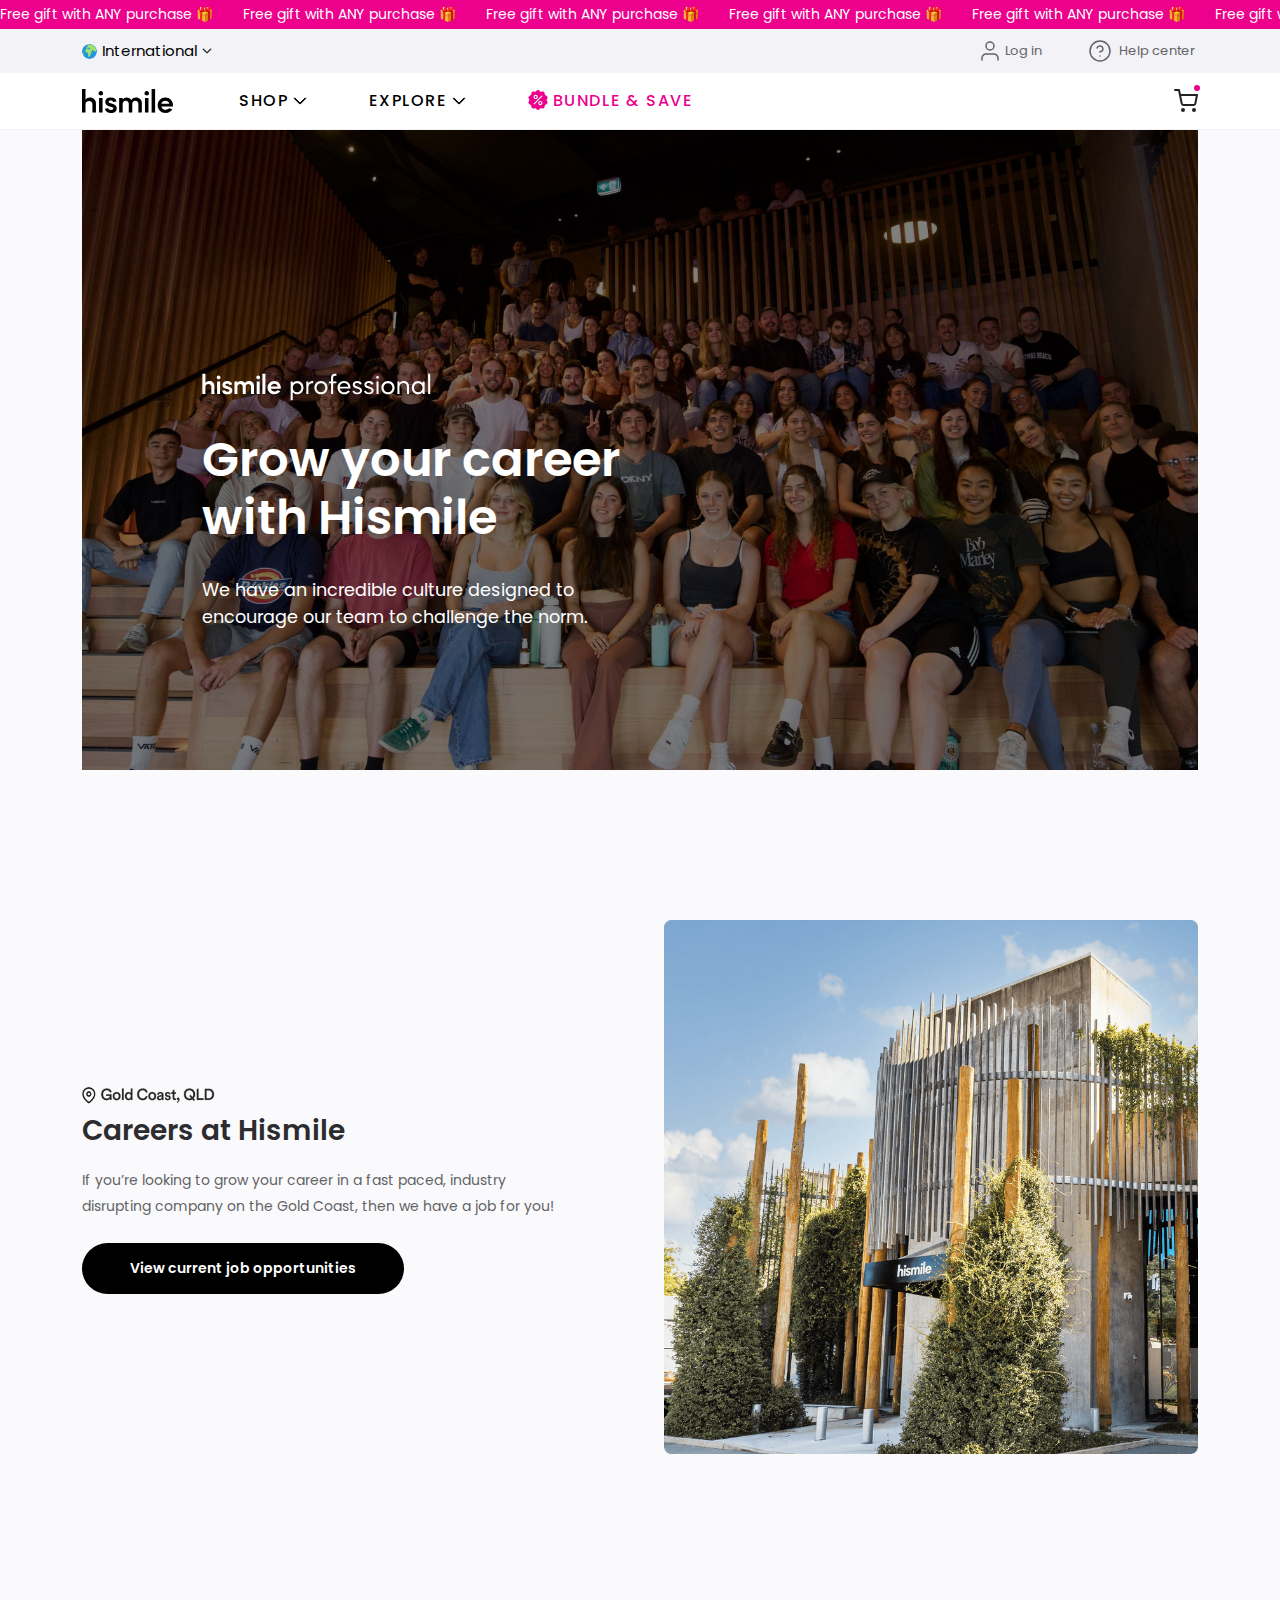
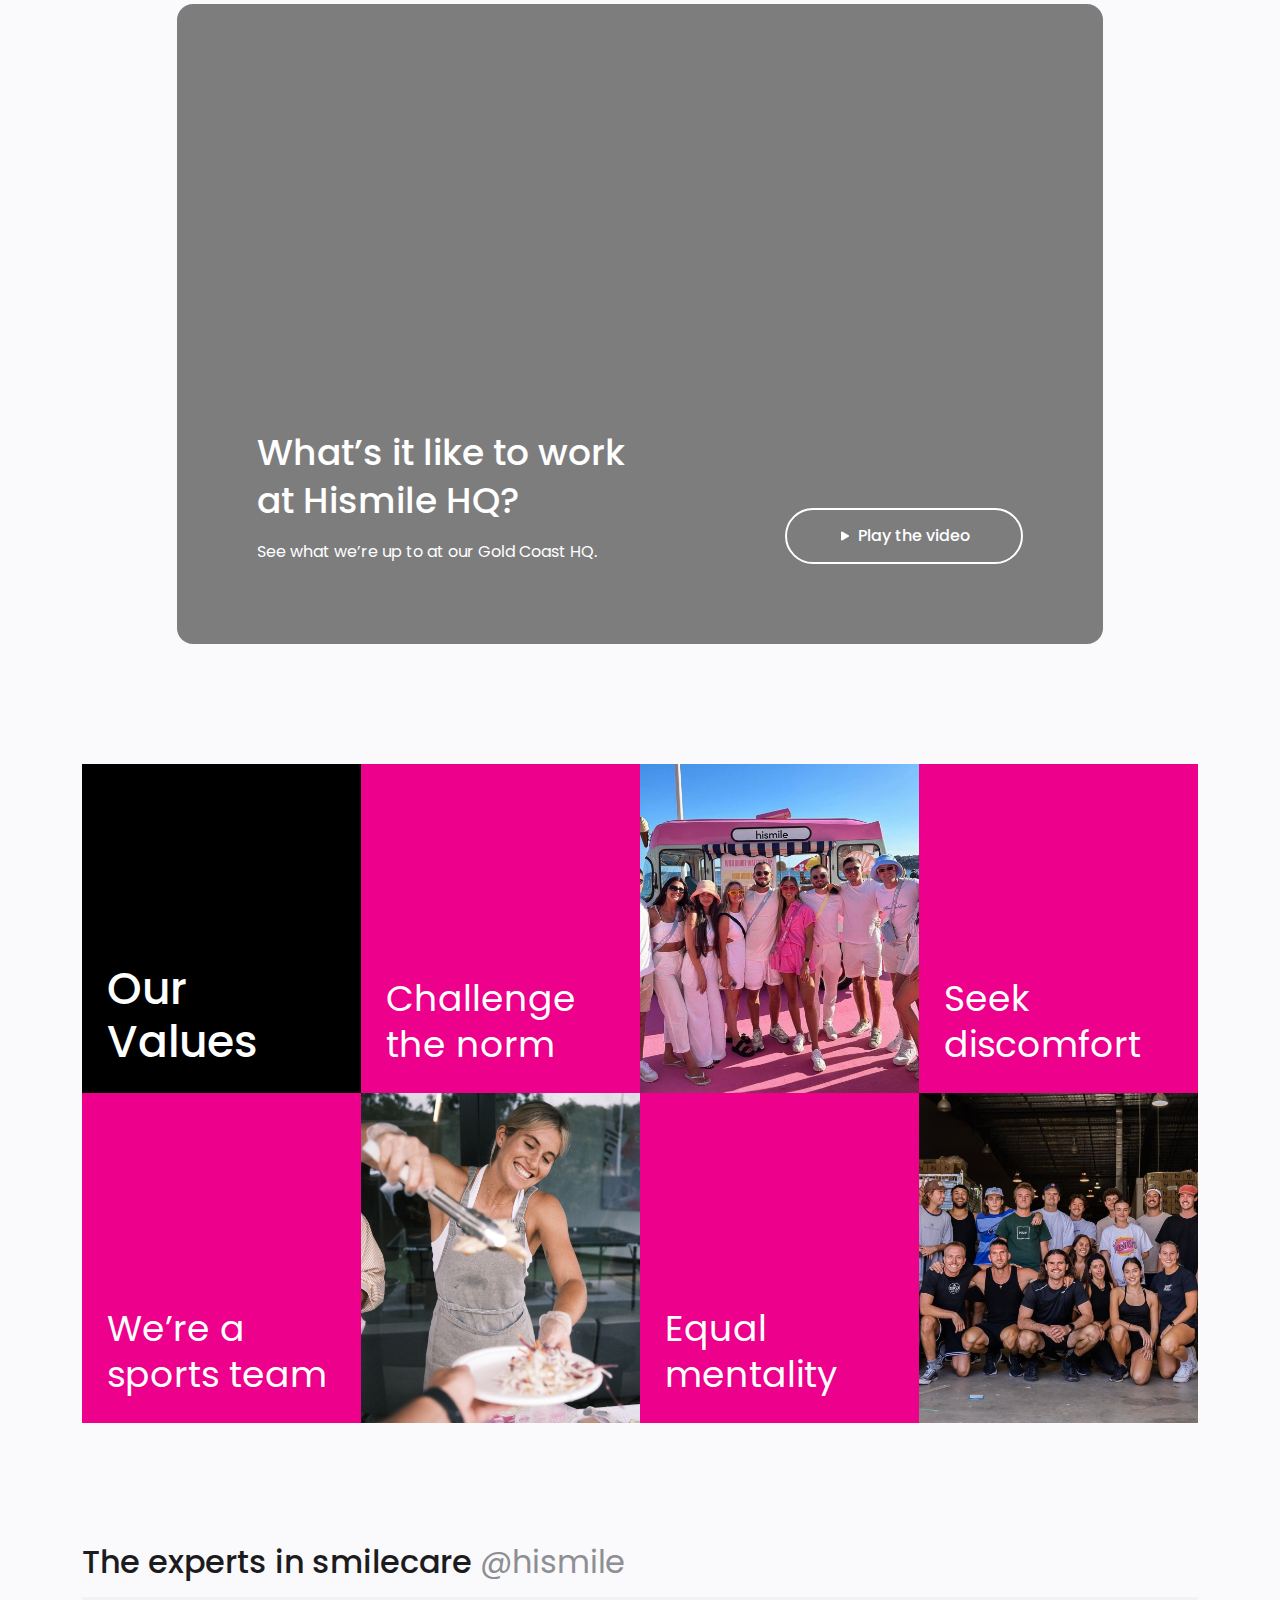
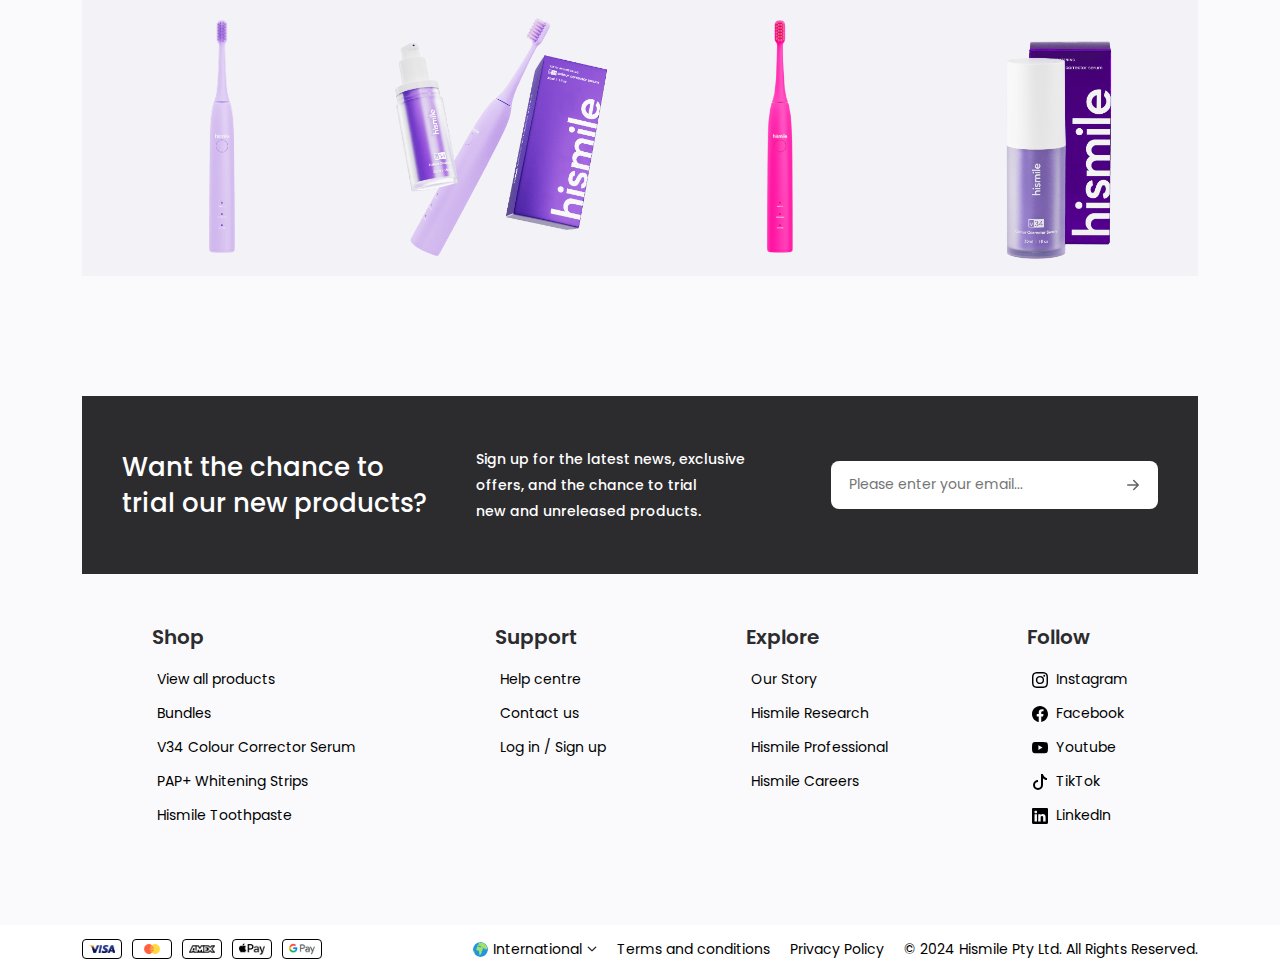
==== commit 9f2648b4: "u" ====
--- a/careers.html
+++ b/careers.html
@@ -18,357 +18,383 @@
 <body>
     <!-- header start -->
     <header>
-    <!-- offer-wrapper start -->
-    <div class="offer-wrapper bg--primary py-1" data-speed="fast" data-direction="left">
-        <div class="offer-slider text-white">
-            <a href="#">
-                Free gift with ANY purchase 🎁
-            </a>
-            <a href="#">
-                Free gift with ANY purchase 🎁
-            </a>
-            <a href="#">
-                Free gift with ANY purchase 🎁
-            </a>
-            <a href="#">
-                Free gift with ANY purchase 🎁
-            </a>
-            <a href="#">
-                Free gift with ANY purchase 🎁
-            </a>
-            <a href="#">
-                Free gift with ANY purchase 🎁
-            </a>
-            <a href="#">
-                Free gift with ANY purchase 🎁
-            </a>
-            <a href="#">
-                Free gift with ANY purchase 🎁
-            </a>
-        </div>
-    </div>
-    <!-- offer-wrapper end -->
-    
-    <nav>
-        <!-- nav-middle start -->
-        <div class="nav-middle">
-            <div class="container-xl">
-                <div class="nav-middle-inner">
-                    <select>
-                        <option value="AU" data-image="assets/images/flags/au.svg">Australia &amp; New Zealand</option>
-                        <option value="US" data-image="assets/images/flags/us.svg">United States</option>
-                        <option value="UK" data-image="assets/images/flags/gb.svg">United Kingdom</option>
-                        <option value="EU" data-image="assets/images/flags/eu.svg">Europe</option>
-                        <option value="CA" data-image="assets/images/flags/ca.svg">Canada</option>
-                        <option value="INT" data-image="assets/images/flags/int.svg" selected>International</option>
-                    </select>
-                    <ul>
-                        <li>
-                            <a href="#">
-                                <svg xmlns="http://www.w3.org/2000/svg" width="22" height="22" fill="currentColor" class="bi bi-person" viewBox="0 0 16 16">
-                                    <path d="M8 8a3 3 0 1 0 0-6 3 3 0 0 0 0 6m2-3a2 2 0 1 1-4 0 2 2 0 0 1 4 0m4 8c0 1-1 1-1 1H3s-1 0-1-1 1-4 6-4 6 3 6 4m-1-.004c-.001-.246-.154-.986-.832-1.664C11.516 10.68 10.289 10 8 10s-3.516.68-4.168 1.332c-.678.678-.83 1.418-.832 1.664z"/>
-                                </svg>
-                                <span>Log in</span>
-                            </a>
-                        </li>
-                        <li>
-                            <a href="help-center.html">
-                                <svg xmlns="http://www.w3.org/2000/svg" width="20" height="20" fill="currentColor" class="bi bi-question-circle" viewBox="0 0 16 16">
-                                    <path d="M8 15A7 7 0 1 1 8 1a7 7 0 0 1 0 14m0 1A8 8 0 1 0 8 0a8 8 0 0 0 0 16"/>
-                                    <path d="M5.255 5.786a.237.237 0 0 0 .241.247h.825c.138 0 .248-.113.266-.25.09-.656.54-1.134 1.342-1.134.686 0 1.314.343 1.314 1.168 0 .635-.374.927-.965 1.371-.673.489-1.206 1.06-1.168 1.987l.003.217a.25.25 0 0 0 .25.246h.811a.25.25 0 0 0 .25-.25v-.105c0-.718.273-.927 1.01-1.486.609-.463 1.244-.977 1.244-2.056 0-1.511-1.276-2.241-2.673-2.241-1.267 0-2.655.59-2.75 2.286m1.557 5.763c0 .533.425.927 1.01.927.609 0 1.028-.394 1.028-.927 0-.552-.42-.94-1.029-.94-.584 0-1.009.388-1.009.94"/>
-                                </svg>
-                                <span class="ms-1">Help center</span>
-                            </a>
-                        </li>
-                    </ul>
-                </div>
-            </div>
-        </div>
-        <!-- nav-middle end -->
+        <!-- offer-wrapper start -->
+        <div class="offer-wrapper bg--primary py-1" data-speed="fast" data-direction="left">
+            <div class="offer-slider text-white">
+                <a href="#">
+                    Free gift with ANY purchase 🎁
+                </a>
+                <a href="#">
+                    Free gift with ANY purchase 🎁
+                </a>
+                <a href="#">
+                    Free gift with ANY purchase 🎁
+                </a>
+                <a href="#">
+                    Free gift with ANY purchase 🎁
+                </a>
+                <a href="#">
+                    Free gift with ANY purchase 🎁
+                </a>
+                <a href="#">
+                    Free gift with ANY purchase 🎁
+                </a>
+                <a href="#">
+                    Free gift with ANY purchase 🎁
+                </a>
+                <a href="#">
+                    Free gift with ANY purchase 🎁
+                </a>
+            </div>
+        </div>
+        <!-- offer-wrapper end -->
         
-        <!-- main-nav start -->
-        <div class="main-nav bg-white c-black position-relative">
-            <div class="container-xl">
-                <div class="d-flex align-items-center">
-                    <div class="site-logo">
-                        <a href="">
-                            <svg width="91" height="24" viewBox="0 0 91 24" fill="none" xmlns="http://www.w3.org/2000/svg"><path d="M3.50743 0V10.7635C4.01695 10.0459 4.6957 9.46562 5.48329 9.07415C6.27088 8.68267 7.1429 8.49217 8.02177 8.51958C11.4317 8.51958 13.9326 10.9583 13.9326 14.2426V23.576H10.4248V15.2181C10.3903 14.3229 10.0108 13.476 9.36609 12.8549C8.72136 12.2338 7.86144 11.8868 6.96675 11.8868C6.07206 11.8868 5.21214 12.2338 4.56741 12.8549C3.92268 13.476 3.54324 14.3229 3.50872 15.2181V23.5751H0V0H3.50743Z" fill="black"></path><path d="M18.8034 2.04859C19.0998 2.0409 19.3947 2.09368 19.67 2.20373C19.9454 2.31377 20.1955 2.47878 20.4052 2.68869C20.6148 2.89861 20.7796 3.14904 20.8895 3.42476C20.9995 3.70047 21.0522 3.99569 21.0445 4.29246C21.0487 4.58679 20.9934 4.87892 20.8819 5.15127C20.7703 5.42362 20.6049 5.67054 20.3955 5.87714C20.1861 6.08375 19.9371 6.24577 19.6635 6.35345C19.3898 6.46112 19.0973 6.51221 18.8034 6.50365C18.5114 6.51135 18.2208 6.4594 17.9495 6.35099C17.6781 6.24258 17.4317 6.07996 17.2252 5.87306C17.0187 5.66616 16.8564 5.41931 16.7483 5.14756C16.6402 4.87582 16.5884 4.58487 16.5963 4.29246C16.585 3.99764 16.6342 3.70363 16.7406 3.42854C16.8471 3.15344 17.0087 2.90308 17.2155 2.69287C17.4222 2.48267 17.6698 2.31706 17.9429 2.20626C18.216 2.09545 18.5088 2.04179 18.8034 2.04859ZM20.5574 8.94236V23.5751H17.0499V8.94236H20.5574Z" fill="black"></path><path d="M22.8955 19.7054L26.1753 19.2176C26.433 20.2258 27.3781 20.9411 29.0658 20.9411C30.3648 20.9411 31.404 20.4533 31.404 19.5428C31.404 18.9251 30.9495 18.5023 29.7802 18.1122L26.7926 17.169C24.3242 16.3561 23.2851 15.1531 23.2851 13.0718C23.2851 9.85287 25.8196 8.51953 28.9361 8.51953C32.151 8.51953 34.1648 10.0804 34.5205 12.4542L31.2403 13.0069C31.0131 12.1613 30.169 11.5445 28.6749 11.5445C27.5705 11.5445 26.6289 11.9673 26.6289 12.8129C26.6289 13.3656 27.0185 13.6907 27.9279 14.0172L30.916 15.0253C33.6115 15.9681 34.7482 17.3015 34.7482 19.415C34.7482 22.569 32.1497 24 28.967 24C25.396 24 23.2851 22.3071 22.8955 19.7054Z" fill="black"></path><path d="M40.6597 8.94241V10.5033C41.142 9.87029 41.7671 9.36058 42.4838 9.01581C43.2006 8.67104 43.9886 8.50101 44.7836 8.51961C45.6917 8.50347 46.5895 8.71509 47.3951 9.13517C48.2006 9.55526 48.8885 10.1705 49.3959 10.9248C49.8952 10.155 50.5858 9.5284 51.4 9.10651C52.2142 8.68462 53.1239 8.48193 54.0399 8.51832C57.385 8.51832 59.8533 10.8594 59.8533 13.9489V23.5751H56.3781V14.9579C56.3829 14.5535 56.3074 14.1521 56.1562 13.777C56.0049 13.402 55.7808 13.0607 55.4969 12.773C55.2129 12.4853 54.8748 12.2569 54.502 12.101C54.1292 11.9451 53.7293 11.8649 53.3253 11.8649C52.9214 11.8649 52.5214 11.9451 52.1487 12.101C51.7759 12.2569 51.4378 12.4853 51.1538 12.773C50.8699 13.0607 50.6458 13.402 50.4945 13.777C50.3432 14.1521 50.2678 14.5535 50.2726 14.9579V23.5751H46.7652V14.9579C46.77 14.5535 46.6945 14.1521 46.5433 13.777C46.392 13.402 46.1679 13.0607 45.884 12.773C45.6 12.4853 45.2619 12.2569 44.8891 12.101C44.5164 11.9451 44.1164 11.8649 43.7124 11.8649C43.3085 11.8649 42.9085 11.9451 42.5358 12.101C42.163 12.2569 41.8249 12.4853 41.5409 12.773C41.257 13.0607 41.0329 13.402 40.8816 13.777C40.7303 14.1521 40.6549 14.5535 40.6597 14.9579V23.5751H37.1519V8.94241H40.6597Z" fill="black"></path><path d="M64.7248 2.04857C65.0211 2.04095 65.3159 2.09378 65.5913 2.20385C65.8666 2.31392 66.1167 2.47893 66.3263 2.68884C66.5359 2.89875 66.7006 3.14916 66.8105 3.42485C66.9204 3.70053 66.9731 3.99572 66.9654 4.29245C66.9697 4.58674 66.9143 4.87884 66.8028 5.15116C66.6913 5.42347 66.5259 5.67037 66.3166 5.87697C66.1072 6.08358 65.8582 6.24561 65.5847 6.35331C65.3111 6.461 65.0186 6.51214 64.7248 6.50364C64.4327 6.51146 64.1421 6.4596 63.8706 6.35124C63.5992 6.24287 63.3527 6.08027 63.1461 5.87335C62.9395 5.66643 62.7772 5.41953 62.6691 5.14773C62.561 4.87592 62.5093 4.58491 62.5172 4.29245C62.5059 3.99758 62.555 3.7035 62.6615 3.42835C62.7679 3.15319 62.9296 2.90279 63.1364 2.69256C63.3432 2.48234 63.5909 2.31674 63.864 2.20599C64.1372 2.09523 64.4301 2.04166 64.7248 2.04857ZM66.4783 8.94235V23.5751H62.9708V8.94235H66.4783Z" fill="black"></path><path d="M69.5962 0H73.1036V23.5751H69.5962V0Z" fill="black"></path><path d="M83.3659 8.51983C84.3797 8.50779 85.3855 8.70046 86.3232 9.08633C87.261 9.4722 88.1114 10.0434 88.8238 10.7657C89.5361 11.488 90.0958 12.3467 90.4693 13.2904C90.8428 14.2341 91.0225 15.2435 90.9976 16.2583C90.9976 16.6937 90.9651 17.1284 90.9005 17.559H79.3061C79.559 18.4978 80.1186 19.3248 80.8956 19.9082C81.6725 20.4916 82.6222 20.7977 83.5932 20.7779C84.2406 20.7809 84.8809 20.6429 85.4697 20.3733C86.0585 20.1038 86.5818 19.7093 87.0031 19.217L90.4134 20.2252C89.7091 21.3997 88.7074 22.367 87.5098 23.0294C86.3122 23.6917 84.9611 24.0256 83.5932 23.9973C79.0788 23.9973 75.6689 20.6807 75.6689 16.2583C75.646 15.2385 75.8293 14.2246 76.2076 13.2775C76.5859 12.3304 77.1515 11.4696 77.8704 10.7468C78.5893 10.024 79.4467 9.45415 80.391 9.07146C81.3354 8.68877 82.3473 8.50114 83.3659 8.51983ZM79.3387 14.8282H87.3931C87.1398 13.9374 86.6031 13.1538 85.8645 12.5962C85.1258 12.0387 84.2256 11.7378 83.3006 11.7392C82.394 11.7504 81.5159 12.0584 80.8005 12.6162C80.0851 13.174 79.5717 13.9509 79.3387 14.8282Z" fill="black"></path></svg>
-                        </a>
-                    </div>
-                    <div class="the-menu">
+        <nav>
+            <!-- nav-middle start -->
+            <div class="nav-middle">
+                <div class="container-xl">
+                    <div class="nav-middle-inner">
+                        <select>
+                            <option value="AU" data-image="/assets/images/flags/au.svg">Australia &amp; New Zealand</option>
+                            <option value="US" data-image="/assets/images/flags/us.svg">United States</option>
+                            <option value="UK" data-image="/assets/images/flags/gb.svg">United Kingdom</option>
+                            <option value="EU" data-image="/assets/images/flags/eu.svg">Europe</option>
+                            <option value="CA" data-image="/assets/images/flags/ca.svg">Canada</option>
+                            <option value="INT" data-image="/assets/images/flags/int.svg" selected>International</option>
+                        </select>
                         <ul>
                             <li>
                                 <a href="#">
-                                    <span>SHOP</span>
-                                    <i>
-                                        <svg xmlns="http://www.w3.org/2000/svg" width="14" height="14" fill="currentColor" stroke="currentColor" class="bi bi-chevron-down" viewBox="0 0 16 16">
-                                            <path fill-rule="evenodd" d="M1.646 4.646a.5.5 0 0 1 .708 0L8 10.293l5.646-5.647a.5.5 0 0 1 .708.708l-6 6a.5.5 0 0 1-.708 0l-6-6a.5.5 0 0 1 0-.708"/>
-                                        </svg>
-                                    </i>
+                                    <svg width="24" height="24" viewBox="0 0 24 24" fill="none" xmlns="http://www.w3.org/2000/svg">
+                                        <path d="M20 21V19C20 17.9391 19.5786 16.9217 18.8284 16.1716C18.0783 15.4214 17.0609 15 16 15H8C6.93913 15 5.92172 15.4214 5.17157 16.1716C4.42143 16.9217 4 17.9391 4 19V21" stroke="currentColor" stroke-width="1.5" stroke-linecap="round" stroke-linejoin="round"></path>
+                                        <path d="M12 11C14.2091 11 16 9.20914 16 7C16 4.79086 14.2091 3 12 3C9.79086 3 8 4.79086 8 7C8 9.20914 9.79086 11 12 11Z" stroke="currentColor" stroke-width="1.5" stroke-linecap="round" stroke-linejoin="round"></path>
+                                    </svg>
+                                    <span>Log in</span>
                                 </a>
-                                <div class="mega-menu-container">
-                                    <div class="container-xl">
-                                        <div class="row justify-content-center">
-                                            <div class="col-lg-3">
-                                                <div class="mm-col mm-ul">
-                                                    <h2>Shop</h2>
-                                                    <ul>
-                                                        <li><a href="collection.html">Shop all</a></li>
-                                                        <li><a href="#">Best sellers</a></li>
-                                                        <li><a href="#">Shop Bundles</a></li>
-                                                        <li><a href="#">V34 Colour Corrector Serum</a></li>
-                                                        <li><a href="#">PAP+ Whitening Strips</a></li>
-                                                        <li><a href="#">Hismile Toothpaste</a></li>
-                                                    </ul>
+                            </li>
+                            <li>
+                                <a href="/help-center.html">
+                                    <svg width="24" height="24" viewBox="0 0 24 24" fill="none" xmlns="http://www.w3.org/2000/svg">
+                                        <path d="M12 22C17.5228 22 22 17.5228 22 12C22 6.47715 17.5228 2 12 2C6.47715 2 2 6.47715 2 12C2 17.5228 6.47715 22 12 22Z" stroke="currentColor" stroke-width="1.5" stroke-linecap="round" stroke-linejoin="round"></path>
+                                        <path d="M9.08984 9.00008C9.32495 8.33175 9.789 7.76819 10.3998 7.40921C11.0106 7.05024 11.7287 6.91902 12.427 7.03879C13.1253 7.15857 13.7587 7.52161 14.2149 8.06361C14.6712 8.60561 14.9209 9.2916 14.9198 10.0001C14.9198 12.0001 11.9198 13.0001 11.9198 13.0001" stroke="currentColor" stroke-width="1.5" stroke-linecap="round" stroke-linejoin="round"></path>
+                                        <path d="M12 17H12.01" stroke="currentColor" stroke-width="1.5" stroke-linecap="round" stroke-linejoin="round"></path>
+                                    </svg>
+                                    <span class="ms-1">Help center</span>
+                                </a>
+                            </li>
+                        </ul>
+                    </div>
+                </div>
+            </div>
+            <!-- nav-middle end -->
+            
+            <!-- main-nav start -->
+            <div class="main-nav bg-white c-black position-relative">
+                <div class="container-xl">
+                    <div class="menu-wrapper">
+                        <div class="hamburger-wrapper">
+                            <div class="hamburger-menu"></div>
+                        </div>
+                        <div class="site-logo">
+                            <a href="/">
+                                <svg width="91" height="24" viewBox="0 0 91 24" fill="none" xmlns="http://www.w3.org/2000/svg"><path d="M3.50743 0V10.7635C4.01695 10.0459 4.6957 9.46562 5.48329 9.07415C6.27088 8.68267 7.1429 8.49217 8.02177 8.51958C11.4317 8.51958 13.9326 10.9583 13.9326 14.2426V23.576H10.4248V15.2181C10.3903 14.3229 10.0108 13.476 9.36609 12.8549C8.72136 12.2338 7.86144 11.8868 6.96675 11.8868C6.07206 11.8868 5.21214 12.2338 4.56741 12.8549C3.92268 13.476 3.54324 14.3229 3.50872 15.2181V23.5751H0V0H3.50743Z" fill="black"></path><path d="M18.8034 2.04859C19.0998 2.0409 19.3947 2.09368 19.67 2.20373C19.9454 2.31377 20.1955 2.47878 20.4052 2.68869C20.6148 2.89861 20.7796 3.14904 20.8895 3.42476C20.9995 3.70047 21.0522 3.99569 21.0445 4.29246C21.0487 4.58679 20.9934 4.87892 20.8819 5.15127C20.7703 5.42362 20.6049 5.67054 20.3955 5.87714C20.1861 6.08375 19.9371 6.24577 19.6635 6.35345C19.3898 6.46112 19.0973 6.51221 18.8034 6.50365C18.5114 6.51135 18.2208 6.4594 17.9495 6.35099C17.6781 6.24258 17.4317 6.07996 17.2252 5.87306C17.0187 5.66616 16.8564 5.41931 16.7483 5.14756C16.6402 4.87582 16.5884 4.58487 16.5963 4.29246C16.585 3.99764 16.6342 3.70363 16.7406 3.42854C16.8471 3.15344 17.0087 2.90308 17.2155 2.69287C17.4222 2.48267 17.6698 2.31706 17.9429 2.20626C18.216 2.09545 18.5088 2.04179 18.8034 2.04859ZM20.5574 8.94236V23.5751H17.0499V8.94236H20.5574Z" fill="black"></path><path d="M22.8955 19.7054L26.1753 19.2176C26.433 20.2258 27.3781 20.9411 29.0658 20.9411C30.3648 20.9411 31.404 20.4533 31.404 19.5428C31.404 18.9251 30.9495 18.5023 29.7802 18.1122L26.7926 17.169C24.3242 16.3561 23.2851 15.1531 23.2851 13.0718C23.2851 9.85287 25.8196 8.51953 28.9361 8.51953C32.151 8.51953 34.1648 10.0804 34.5205 12.4542L31.2403 13.0069C31.0131 12.1613 30.169 11.5445 28.6749 11.5445C27.5705 11.5445 26.6289 11.9673 26.6289 12.8129C26.6289 13.3656 27.0185 13.6907 27.9279 14.0172L30.916 15.0253C33.6115 15.9681 34.7482 17.3015 34.7482 19.415C34.7482 22.569 32.1497 24 28.967 24C25.396 24 23.2851 22.3071 22.8955 19.7054Z" fill="black"></path><path d="M40.6597 8.94241V10.5033C41.142 9.87029 41.7671 9.36058 42.4838 9.01581C43.2006 8.67104 43.9886 8.50101 44.7836 8.51961C45.6917 8.50347 46.5895 8.71509 47.3951 9.13517C48.2006 9.55526 48.8885 10.1705 49.3959 10.9248C49.8952 10.155 50.5858 9.5284 51.4 9.10651C52.2142 8.68462 53.1239 8.48193 54.0399 8.51832C57.385 8.51832 59.8533 10.8594 59.8533 13.9489V23.5751H56.3781V14.9579C56.3829 14.5535 56.3074 14.1521 56.1562 13.777C56.0049 13.402 55.7808 13.0607 55.4969 12.773C55.2129 12.4853 54.8748 12.2569 54.502 12.101C54.1292 11.9451 53.7293 11.8649 53.3253 11.8649C52.9214 11.8649 52.5214 11.9451 52.1487 12.101C51.7759 12.2569 51.4378 12.4853 51.1538 12.773C50.8699 13.0607 50.6458 13.402 50.4945 13.777C50.3432 14.1521 50.2678 14.5535 50.2726 14.9579V23.5751H46.7652V14.9579C46.77 14.5535 46.6945 14.1521 46.5433 13.777C46.392 13.402 46.1679 13.0607 45.884 12.773C45.6 12.4853 45.2619 12.2569 44.8891 12.101C44.5164 11.9451 44.1164 11.8649 43.7124 11.8649C43.3085 11.8649 42.9085 11.9451 42.5358 12.101C42.163 12.2569 41.8249 12.4853 41.5409 12.773C41.257 13.0607 41.0329 13.402 40.8816 13.777C40.7303 14.1521 40.6549 14.5535 40.6597 14.9579V23.5751H37.1519V8.94241H40.6597Z" fill="black"></path><path d="M64.7248 2.04857C65.0211 2.04095 65.3159 2.09378 65.5913 2.20385C65.8666 2.31392 66.1167 2.47893 66.3263 2.68884C66.5359 2.89875 66.7006 3.14916 66.8105 3.42485C66.9204 3.70053 66.9731 3.99572 66.9654 4.29245C66.9697 4.58674 66.9143 4.87884 66.8028 5.15116C66.6913 5.42347 66.5259 5.67037 66.3166 5.87697C66.1072 6.08358 65.8582 6.24561 65.5847 6.35331C65.3111 6.461 65.0186 6.51214 64.7248 6.50364C64.4327 6.51146 64.1421 6.4596 63.8706 6.35124C63.5992 6.24287 63.3527 6.08027 63.1461 5.87335C62.9395 5.66643 62.7772 5.41953 62.6691 5.14773C62.561 4.87592 62.5093 4.58491 62.5172 4.29245C62.5059 3.99758 62.555 3.7035 62.6615 3.42835C62.7679 3.15319 62.9296 2.90279 63.1364 2.69256C63.3432 2.48234 63.5909 2.31674 63.864 2.20599C64.1372 2.09523 64.4301 2.04166 64.7248 2.04857ZM66.4783 8.94235V23.5751H62.9708V8.94235H66.4783Z" fill="black"></path><path d="M69.5962 0H73.1036V23.5751H69.5962V0Z" fill="black"></path><path d="M83.3659 8.51983C84.3797 8.50779 85.3855 8.70046 86.3232 9.08633C87.261 9.4722 88.1114 10.0434 88.8238 10.7657C89.5361 11.488 90.0958 12.3467 90.4693 13.2904C90.8428 14.2341 91.0225 15.2435 90.9976 16.2583C90.9976 16.6937 90.9651 17.1284 90.9005 17.559H79.3061C79.559 18.4978 80.1186 19.3248 80.8956 19.9082C81.6725 20.4916 82.6222 20.7977 83.5932 20.7779C84.2406 20.7809 84.8809 20.6429 85.4697 20.3733C86.0585 20.1038 86.5818 19.7093 87.0031 19.217L90.4134 20.2252C89.7091 21.3997 88.7074 22.367 87.5098 23.0294C86.3122 23.6917 84.9611 24.0256 83.5932 23.9973C79.0788 23.9973 75.6689 20.6807 75.6689 16.2583C75.646 15.2385 75.8293 14.2246 76.2076 13.2775C76.5859 12.3304 77.1515 11.4696 77.8704 10.7468C78.5893 10.024 79.4467 9.45415 80.391 9.07146C81.3354 8.68877 82.3473 8.50114 83.3659 8.51983ZM79.3387 14.8282H87.3931C87.1398 13.9374 86.6031 13.1538 85.8645 12.5962C85.1258 12.0387 84.2256 11.7378 83.3006 11.7392C82.394 11.7504 81.5159 12.0584 80.8005 12.6162C80.0851 13.174 79.5717 13.9509 79.3387 14.8282Z" fill="black"></path></svg>
+                            </a>
+                        </div>
+                        <div class="the-menu">
+                            <ul>
+                                <li>
+                                    <a href="#">
+                                        <span>SHOP</span>
+                                        <i>
+                                            <svg xmlns="http://www.w3.org/2000/svg" width="14" height="14" fill="currentColor" stroke="currentColor" class="bi bi-chevron-down" viewBox="0 0 16 16">
+                                                <path fill-rule="evenodd" d="M1.646 4.646a.5.5 0 0 1 .708 0L8 10.293l5.646-5.647a.5.5 0 0 1 .708.708l-6 6a.5.5 0 0 1-.708 0l-6-6a.5.5 0 0 1 0-.708"/>
+                                            </svg>
+                                        </i>
+                                    </a>
+                                    <div class="mega-menu-container">
+                                        <div class="container-xl">
+                                            <div class="row justify-content-center">
+                                                <div class="col-lg-3">
+                                                    <div class="mm-col mm-ul">
+                                                        <h2>Shop</h2>
+                                                        <ul>
+                                                            <li><a href="/collection.html">Shop all</a></li>
+                                                            <li><a href="#">Best sellers</a></li>
+                                                            <li><a href="#">Shop Bundles</a></li>
+                                                            <li><a href="#">V34 Colour Corrector Serum</a></li>
+                                                            <li><a href="#">PAP+ Whitening Strips</a></li>
+                                                            <li><a href="#">Hismile Toothpaste</a></li>
+                                                        </ul>
+                                                    </div>
                                                 </div>
-                                            </div>
-                                            <div class="col-lg-4">
-                                                <div class="mm-col">
-                                                    <h2>Shop the Toothbrush Build a Bundle</h2>
-                                                    <figure>
-                                                        <a href="#">
-                                                            <img src="assets/images/mega-menu/01.png" alt="Shop the Toothbrush Build a Bundle">
-                                                        </a>
-                                                    </figure>
+                                                <div class="col-lg-4">
+                                                    <div class="mm-col">
+                                                        <h2>Shop the Toothbrush Build a Bundle</h2>
+                                                        <figure>
+                                                            <a href="#">
+                                                                <img src="/assets/images/mega-menu/01.png" alt="Shop the Toothbrush Build a Bundle">
+                                                            </a>
+                                                        </figure>
+                                                    </div>
                                                 </div>
-                                            </div>
-                                            <div class="col-lg-4">
-                                                <div class="mm-col">
-                                                    <h2>Flavoured Toothpaste Bundle</h2>
-                                                    <figure>
-                                                        <a href="#">
-                                                            <img src="assets/images/mega-menu/02.png" alt="Flavoured Toothpaste Bundle">
-                                                        </a>
-                                                    </figure>
+                                                <div class="col-lg-4">
+                                                    <div class="mm-col">
+                                                        <h2>Flavoured Toothpaste Bundle</h2>
+                                                        <figure>
+                                                            <a href="#">
+                                                                <img src="/assets/images/mega-menu/02.png" alt="Flavoured Toothpaste Bundle">
+                                                            </a>
+                                                        </figure>
+                                                    </div>
                                                 </div>
                                             </div>
                                         </div>
                                     </div>
-                                </div>
-                            </li>
-                            <li>
-                                <a href="#">
-                                    <span>EXPLORE</span>
-                                    <i>
-                                        <svg xmlns="http://www.w3.org/2000/svg" width="14" height="14" fill="currentColor" stroke="currentColor" class="bi bi-chevron-down" viewBox="0 0 16 16">
-                                            <path fill-rule="evenodd" d="M1.646 4.646a.5.5 0 0 1 .708 0L8 10.293l5.646-5.647a.5.5 0 0 1 .708.708l-6 6a.5.5 0 0 1-.708 0l-6-6a.5.5 0 0 1 0-.708"/>
-                                        </svg>
-                                    </i>
-                                </a>
-                                <div class="mega-menu-container">
-                                    <div class="container-xl">
-                                        <div class="row justify-content-center">
-                                            <div class="col-lg-3">
-                                                <div class="mm-col mm-ul">
-                                                    <h2>Explore</h2>
-                                                    <ul>
-                                                        <li><a href="#">Our Story</a></li>
-                                                        <li><a href="#">Hismile Research</a></li>
-                                                        <li><a href="#">How whitening works</a></li>
-                                                        <li><a href="#">Community Trials</a></li>
-                                                        <li><a href="#">Hismile Professional</a></li>
-                                                        <li><a href="#">Hismile Careers</a></li>
-                                                    </ul>
+                                </li>
+                                <li>
+                                    <a href="#">
+                                        <span>EXPLORE</span>
+                                        <i>
+                                            <svg xmlns="http://www.w3.org/2000/svg" width="14" height="14" fill="currentColor" stroke="currentColor" class="bi bi-chevron-down" viewBox="0 0 16 16">
+                                                <path fill-rule="evenodd" d="M1.646 4.646a.5.5 0 0 1 .708 0L8 10.293l5.646-5.647a.5.5 0 0 1 .708.708l-6 6a.5.5 0 0 1-.708 0l-6-6a.5.5 0 0 1 0-.708"/>
+                                            </svg>
+                                        </i>
+                                    </a>
+                                    <div class="mega-menu-container">
+                                        <div class="container-xl">
+                                            <div class="row justify-content-center">
+                                                <div class="col-lg-3">
+                                                    <div class="mm-col mm-ul">
+                                                        <h2>Explore</h2>
+                                                        <ul>
+                                                            <li><a href="#">Our Story</a></li>
+                                                            <li><a href="#">Hismile Research</a></li>
+                                                            <li><a href="#">How whitening works</a></li>
+                                                            <li><a href="#">Community Trials</a></li>
+                                                            <li><a href="#">Hismile Professional</a></li>
+                                                            <li><a href="#">Hismile Careers</a></li>
+                                                        </ul>
+                                                    </div>
                                                 </div>
-                                            </div>
-                                            <div class="col-lg-4">
-                                                <div class="mm-col">
-                                                    <h2>Learn about Hismile Professional</h2>
-                                                    <figure>
-                                                        <a href="#">
-                                                            <img src="assets/images/mega-menu/03.jpg" alt="Learn about Hismile Professional">
-                                                        </a>
-                                                    </figure>
+                                                <div class="col-lg-4">
+                                                    <div class="mm-col">
+                                                        <h2>Learn about Hismile Professional</h2>
+                                                        <figure>
+                                                            <a href="#">
+                                                                <img src="/assets/images/mega-menu/03.jpg" alt="Learn about Hismile Professional">
+                                                            </a>
+                                                        </figure>
+                                                    </div>
                                                 </div>
-                                            </div>
-                                            <div class="col-lg-4">
-                                                <div class="mm-col">
-                                                    <h2>Learn about Hismile Research</h2>
-                                                    <figure>
-                                                        <a href="#">
-                                                            <img src="assets/images/mega-menu/04.jpg" alt="Learn about Hismile Research">
-                                                        </a>
-                                                    </figure>
+                                                <div class="col-lg-4">
+                                                    <div class="mm-col">
+                                                        <h2>Learn about Hismile Research</h2>
+                                                        <figure>
+                                                            <a href="#">
+                                                                <img src="/assets/images/mega-menu/04.jpg" alt="Learn about Hismile Research">
+                                                            </a>
+                                                        </figure>
+                                                    </div>
                                                 </div>
                                             </div>
                                         </div>
                                     </div>
-                                </div>
-                            </li>
-                            <li class="bundles">
-                                <a href="#" class="c-primary">
-                                    <i>
-                                        <svg width="20" height="20" viewBox="0 0 20 20" fill="none" fill="currentColor" xmlns="http://www.w3.org/2000/svg">
-                                            <g clip-path="url(#clip0_137:7825)">
-                                                <path d="M18.6693 9.74103C18.5888 9.90564 18.5888 10.0945 18.6693 10.2591L19.4152 11.7851C19.8305 12.6347 19.5015 13.6475 18.6661 14.0907L17.1657 14.8868C17.0039 14.9727 16.8929 15.1255 16.8612 15.3059L16.5677 16.9788C16.4043 17.9103 15.5431 18.5363 14.6065 18.4038L12.9248 18.1659C12.7433 18.1404 12.5638 18.1986 12.4321 18.326L11.2113 19.507C10.8715 19.8357 10.4352 20.0001 9.99918 20.0001C9.56301 20.0002 9.127 19.8358 8.78708 19.507L7.56635 18.326C7.43463 18.1986 7.25502 18.1402 7.07365 18.1659L5.3919 18.4038C5.30796 18.4157 5.22444 18.4214 5.14214 18.4214C4.30648 18.4215 3.57938 17.8268 3.43063 16.9789L3.13719 15.3059C3.10551 15.1255 2.99454 14.9726 2.83266 14.8868L1.33228 14.0907C0.496894 13.6475 0.167834 12.6348 0.583144 11.7851L1.32908 10.2592C1.40955 10.0946 1.40955 9.90576 1.32908 9.74111L0.583183 8.21518C0.167873 7.36554 0.496933 6.35277 1.33232 5.90957L2.8327 5.11348C2.99454 5.02758 3.10551 4.87481 3.13719 4.69434L3.43063 3.02142C3.59402 2.08994 4.45535 1.46393 5.39187 1.59647L7.07361 1.83436C7.2551 1.85991 7.43459 1.80166 7.56631 1.67424L8.78708 0.493195C9.46676 -0.164418 10.5316 -0.164379 11.2113 0.493195L12.4321 1.67413C12.5637 1.80151 12.7432 1.85987 12.9248 1.83424L14.6065 1.59635C15.5427 1.46389 16.4043 2.08983 16.5677 3.02131L16.8612 4.6943C16.8929 4.87473 17.0038 5.02754 17.1657 5.1134L18.6661 5.90949C19.5015 6.35273 19.8305 7.36542 19.4152 8.21506L18.6693 9.74103Z" fill="currentColor"></path>
-                                                <path d="M14.2136 5.78562C13.9884 5.56039 13.6232 5.56039 13.398 5.78562L5.78514 13.3985C5.5599 13.6237 5.5599 13.9889 5.78514 14.2141C5.89775 14.3267 6.04537 14.3831 6.19295 14.3831C6.34052 14.3831 6.48818 14.3268 6.60076 14.2141L14.2136 6.60132C14.4389 6.37605 14.4389 6.0109 14.2136 5.78562Z" fill="white"></path>
-                                                <path d="M7.69243 4.80908C6.52634 4.80908 5.57764 5.75779 5.57764 6.92387C5.57764 8.08996 6.52634 9.03867 7.69243 9.03867C8.85852 9.03867 9.80722 8.08996 9.80722 6.92387C9.80722 5.75779 8.85852 4.80908 7.69243 4.80908ZM7.69243 7.88512C7.16239 7.88512 6.73118 7.45391 6.73118 6.92384C6.73118 6.3938 7.16239 5.96259 7.69243 5.96259C8.22247 5.96259 8.65371 6.3938 8.65371 6.92384C8.65367 7.45391 8.22247 7.88512 7.69243 7.88512Z" fill="white"></path>
-                                                <path d="M12.3067 10.9614C11.1406 10.9614 10.1919 11.9101 10.1919 13.0762C10.1919 14.2423 11.1406 15.191 12.3067 15.191C13.4728 15.191 14.4215 14.2423 14.4215 13.0762C14.4215 11.9101 13.4728 10.9614 12.3067 10.9614ZM12.3067 14.0375C11.7767 14.0375 11.3454 13.6063 11.3454 13.0762C11.3454 12.5462 11.7766 12.115 12.3067 12.115C12.8367 12.115 13.2679 12.5462 13.2679 13.0762C13.2679 13.6063 12.8367 14.0375 12.3067 14.0375Z" fill="white"></path>
-                                            </g>
-                                            <defs>
-                                                <clipPath id="clip0_137:7825">
-                                                    <rect width="20" height="20" fill="white" transform="translate(-0.000488281)"></rect>
-                                                </clipPath>
-                                            </defs>
-                                        </svg>
-                                    </i>
-                                    <span>BUNDLE & SAVE</span>
-                                </a>
-                            </li>
-                        </ul>
-                    </div>
-                    <div class="the-cart ms-auto">
-                        <a href="#">
-                            <i class="hs-content">
-                                <svg xmlns="http://www.w3.org/2000/svg" width="22" height="22" fill="currentColor" class="bi bi-cart" viewBox="0 0 16 16">
-                                    <path d="M0 1.5A.5.5 0 0 1 .5 1H2a.5.5 0 0 1 .485.379L2.89 3H14.5a.5.5 0 0 1 .491.592l-1.5 8A.5.5 0 0 1 13 12H4a.5.5 0 0 1-.491-.408L2.01 3.607 1.61 2H.5a.5.5 0 0 1-.5-.5M3.102 4l1.313 7h8.17l1.313-7zM5 12a2 2 0 1 0 0 4 2 2 0 0 0 0-4m7 0a2 2 0 1 0 0 4 2 2 0 0 0 0-4m-7 1a1 1 0 1 1 0 2 1 1 0 0 1 0-2m7 0a1 1 0 1 1 0 2 1 1 0 0 1 0-2"/>
-                                </svg>
-                            </i>
-                        </a>
-                    </div>
-                </div>
-            </div>
-        </div>
-        <!-- main-nav end -->
-        
-        <!-- mobile-menu start -->
-        <div class="mobile-menu">
-            <div class="hamburger-wrapper">
-                <div class="hamburger-menu"></div>
-            </div>
-            <div class="mm-header">
-                <a href="#">
-                    <svg xmlns="http://www.w3.org/2000/svg" width="18" height="18" fill="currentColor" class="bi bi-person" viewBox="0 0 16 16">
-                        <path d="M8 8a3 3 0 1 0 0-6 3 3 0 0 0 0 6m2-3a2 2 0 1 1-4 0 2 2 0 0 1 4 0m4 8c0 1-1 1-1 1H3s-1 0-1-1 1-4 6-4 6 3 6 4m-1-.004c-.001-.246-.154-.986-.832-1.664C11.516 10.68 10.289 10 8 10s-3.516.68-4.168 1.332c-.678.678-.83 1.418-.832 1.664z"/>
-                    </svg>
-                    <span class="ms-1">Log in</span>
-                </a>
-                <a href="#">
-                    <svg xmlns="http://www.w3.org/2000/svg" width="16" height="16" fill="currentColor" class="bi bi-question-circle" viewBox="0 0 16 16">
-                        <path d="M8 15A7 7 0 1 1 8 1a7 7 0 0 1 0 14m0 1A8 8 0 1 0 8 0a8 8 0 0 0 0 16"/>
-                        <path d="M5.255 5.786a.237.237 0 0 0 .241.247h.825c.138 0 .248-.113.266-.25.09-.656.54-1.134 1.342-1.134.686 0 1.314.343 1.314 1.168 0 .635-.374.927-.965 1.371-.673.489-1.206 1.06-1.168 1.987l.003.217a.25.25 0 0 0 .25.246h.811a.25.25 0 0 0 .25-.25v-.105c0-.718.273-.927 1.01-1.486.609-.463 1.244-.977 1.244-2.056 0-1.511-1.276-2.241-2.673-2.241-1.267 0-2.655.59-2.75 2.286m1.557 5.763c0 .533.425.927 1.01.927.609 0 1.028-.394 1.028-.927 0-.552-.42-.94-1.029-.94-.584 0-1.009.388-1.009.94"/>
-                    </svg>
-                    <span class="ms-1">Help center</span>
-                </a>
-            </div>
-            <menu>
-                <li class="has-child">
-                    <a href="#">
-                        <span>SHOP</span>
-                        <i>
-                            <svg xmlns="http://www.w3.org/2000/svg" width="14" height="14" fill="currentColor" stroke="currentColor" class="bi bi-chevron-down" viewBox="0 0 16 16">
-                                <path fill-rule="evenodd" d="M1.646 4.646a.5.5 0 0 1 .708 0L8 10.293l5.646-5.647a.5.5 0 0 1 .708.708l-6 6a.5.5 0 0 1-.708 0l-6-6a.5.5 0 0 1 0-.708"/>
-                            </svg>
-                        </i>
-                    </a>
-                    <div class="mega-menu-container">
-                        <div class="mm-col mm-ul">
-                            <ul>
-                                <li><a href="collection.html">Shop all</a></li>
-                                <li><a href="#">Best sellers</a></li>
-                                <li><a href="#">Shop Bundles</a></li>
-                                <li><a href="#">V34 Colour Corrector Serum</a></li>
-                                <li><a href="#">PAP+ Whitening Strips</a></li>
-                                <li><a href="#">Hismile Toothpaste</a></li>
+                                </li>
+                                <li class="bundles">
+                                    <a href="#" class="c-primary">
+                                        <i>
+                                            <svg width="20" height="20" viewBox="0 0 20 20" fill="none" fill="currentColor" xmlns="http://www.w3.org/2000/svg">
+                                                <g clip-path="url(#clip0_137:7825)">
+                                                    <path d="M18.6693 9.74103C18.5888 9.90564 18.5888 10.0945 18.6693 10.2591L19.4152 11.7851C19.8305 12.6347 19.5015 13.6475 18.6661 14.0907L17.1657 14.8868C17.0039 14.9727 16.8929 15.1255 16.8612 15.3059L16.5677 16.9788C16.4043 17.9103 15.5431 18.5363 14.6065 18.4038L12.9248 18.1659C12.7433 18.1404 12.5638 18.1986 12.4321 18.326L11.2113 19.507C10.8715 19.8357 10.4352 20.0001 9.99918 20.0001C9.56301 20.0002 9.127 19.8358 8.78708 19.507L7.56635 18.326C7.43463 18.1986 7.25502 18.1402 7.07365 18.1659L5.3919 18.4038C5.30796 18.4157 5.22444 18.4214 5.14214 18.4214C4.30648 18.4215 3.57938 17.8268 3.43063 16.9789L3.13719 15.3059C3.10551 15.1255 2.99454 14.9726 2.83266 14.8868L1.33228 14.0907C0.496894 13.6475 0.167834 12.6348 0.583144 11.7851L1.32908 10.2592C1.40955 10.0946 1.40955 9.90576 1.32908 9.74111L0.583183 8.21518C0.167873 7.36554 0.496933 6.35277 1.33232 5.90957L2.8327 5.11348C2.99454 5.02758 3.10551 4.87481 3.13719 4.69434L3.43063 3.02142C3.59402 2.08994 4.45535 1.46393 5.39187 1.59647L7.07361 1.83436C7.2551 1.85991 7.43459 1.80166 7.56631 1.67424L8.78708 0.493195C9.46676 -0.164418 10.5316 -0.164379 11.2113 0.493195L12.4321 1.67413C12.5637 1.80151 12.7432 1.85987 12.9248 1.83424L14.6065 1.59635C15.5427 1.46389 16.4043 2.08983 16.5677 3.02131L16.8612 4.6943C16.8929 4.87473 17.0038 5.02754 17.1657 5.1134L18.6661 5.90949C19.5015 6.35273 19.8305 7.36542 19.4152 8.21506L18.6693 9.74103Z" fill="currentColor"></path>
+                                                    <path d="M14.2136 5.78562C13.9884 5.56039 13.6232 5.56039 13.398 5.78562L5.78514 13.3985C5.5599 13.6237 5.5599 13.9889 5.78514 14.2141C5.89775 14.3267 6.04537 14.3831 6.19295 14.3831C6.34052 14.3831 6.48818 14.3268 6.60076 14.2141L14.2136 6.60132C14.4389 6.37605 14.4389 6.0109 14.2136 5.78562Z" fill="white"></path>
+                                                    <path d="M7.69243 4.80908C6.52634 4.80908 5.57764 5.75779 5.57764 6.92387C5.57764 8.08996 6.52634 9.03867 7.69243 9.03867C8.85852 9.03867 9.80722 8.08996 9.80722 6.92387C9.80722 5.75779 8.85852 4.80908 7.69243 4.80908ZM7.69243 7.88512C7.16239 7.88512 6.73118 7.45391 6.73118 6.92384C6.73118 6.3938 7.16239 5.96259 7.69243 5.96259C8.22247 5.96259 8.65371 6.3938 8.65371 6.92384C8.65367 7.45391 8.22247 7.88512 7.69243 7.88512Z" fill="white"></path>
+                                                    <path d="M12.3067 10.9614C11.1406 10.9614 10.1919 11.9101 10.1919 13.0762C10.1919 14.2423 11.1406 15.191 12.3067 15.191C13.4728 15.191 14.4215 14.2423 14.4215 13.0762C14.4215 11.9101 13.4728 10.9614 12.3067 10.9614ZM12.3067 14.0375C11.7767 14.0375 11.3454 13.6063 11.3454 13.0762C11.3454 12.5462 11.7766 12.115 12.3067 12.115C12.8367 12.115 13.2679 12.5462 13.2679 13.0762C13.2679 13.6063 12.8367 14.0375 12.3067 14.0375Z" fill="white"></path>
+                                                </g>
+                                                <defs>
+                                                    <clipPath id="clip0_137:7825">
+                                                        <rect width="20" height="20" fill="white" transform="translate(-0.000488281)"></rect>
+                                                    </clipPath>
+                                                </defs>
+                                            </svg>
+                                        </i>
+                                        <span>BUNDLE & SAVE</span>
+                                    </a>
+                                </li>
                             </ul>
                         </div>
-                        <div class="mm-col">
-                            <h2>Shop the Toothbrush Build a Bundle</h2>
-                            <figure>
-                                <a href="#">
-                                    <img src="assets/images/mega-menu/01.png" alt="Shop the Toothbrush Build a Bundle">
-                                </a>
-                            </figure>
-                        </div>
-                        <div class="mm-col">
-                            <h2>Flavoured Toothpaste Bundle</h2>
-                            <figure>
-                                <a href="#">
-                                    <img src="assets/images/mega-menu/02.png" alt="Flavoured Toothpaste Bundle">
-                                </a>
-                            </figure>
+                        <div class="the-cart">
+                            <a href="#">
+                                <i class="hs-content">
+                                    <svg class="icon-cart" xmlns="http://www.w3.org/2000/svg" width="24" height="24" viewBox="0 0 24 24" fill="none"><path d="M9 22C9.55228 22 10 21.5523 10 21C10 20.4477 9.55228 20 9 20C8.44772 20 8 20.4477 8 21C8 21.5523 8.44772 22 9 22Z" stroke="#222222" stroke-width="2" stroke-linecap="round" stroke-linejoin="round"></path><path d="M20 22C20.5523 22 21 21.5523 21 21C21 20.4477 20.5523 20 20 20C19.4477 20 19 20.4477 19 21C19 21.5523 19.4477 22 20 22Z" stroke="#222222" stroke-width="2" stroke-linecap="round" stroke-linejoin="round"></path><path d="M1 1H5L7.68 14.39C7.77144 14.8504 8.02191 15.264 8.38755 15.5583C8.75318 15.8526 9.2107 16.009 9.68 16H19.4C19.8693 16.009 20.3268 15.8526 20.6925 15.5583C21.0581 15.264 21.3086 14.8504 21.4 14.39L23 6H6" stroke="#222222" stroke-width="2" stroke-linecap="round" stroke-linejoin="round"></path></svg>
+                                </i>
+                            </a>
                         </div>
                     </div>
-                </li>
-                <li class="has-child">
-                    <a href="#">
-                        <span>EXPLORE</span>
-                        <i>
-                            <svg xmlns="http://www.w3.org/2000/svg" width="14" height="14" fill="currentColor" stroke="currentColor" class="bi bi-chevron-down" viewBox="0 0 16 16">
-                                <path fill-rule="evenodd" d="M1.646 4.646a.5.5 0 0 1 .708 0L8 10.293l5.646-5.647a.5.5 0 0 1 .708.708l-6 6a.5.5 0 0 1-.708 0l-6-6a.5.5 0 0 1 0-.708"/>
-                            </svg>
-                        </i>
-                    </a>
-                    <div class="mega-menu-container">
-                        <div class="mm-col mm-ul">
-                            <ul>
-                                <li><a href="#">Our Story</a></li>
-                                <li><a href="#">Hismile Research</a></li>
-                                <li><a href="#">How whitening works</a></li>
-                                <li><a href="#">Community Trials</a></li>
-                                <li><a href="#">Hismile Professional</a></li>
-                                <li><a href="#">Hismile Careers</a></li>
-                            </ul>
-                        </div>
-                        <div class="mm-col">
-                            <h2>Learn about Hismile Professional</h2>
-                            <figure>
-                                <a href="#">
-                                    <img src="assets/images/mega-menu/03.jpg" alt="Learn about Hismile Professional">
-                                </a>
-                            </figure>
-                        </div>
-                        <div class="mm-col">
-                            <h2>Learn about Hismile Research</h2>
-                            <figure>
-                                <a href="#">
-                                    <img src="assets/images/mega-menu/04.jpg" alt="Learn about Hismile Research">
-                                </a>
-                            </figure>
-                        </div>
-                    </div>
-                </li>
-                <li class="bundles">
-                    <a href="#" class="c-primary">
-                        <i>
-                            <svg width="20" height="20" viewBox="0 0 20 20" fill="none" fill="currentColor" xmlns="http://www.w3.org/2000/svg">
-                                <g clip-path="url(#clip0_137:7825)">
-                                    <path d="M18.6693 9.74103C18.5888 9.90564 18.5888 10.0945 18.6693 10.2591L19.4152 11.7851C19.8305 12.6347 19.5015 13.6475 18.6661 14.0907L17.1657 14.8868C17.0039 14.9727 16.8929 15.1255 16.8612 15.3059L16.5677 16.9788C16.4043 17.9103 15.5431 18.5363 14.6065 18.4038L12.9248 18.1659C12.7433 18.1404 12.5638 18.1986 12.4321 18.326L11.2113 19.507C10.8715 19.8357 10.4352 20.0001 9.99918 20.0001C9.56301 20.0002 9.127 19.8358 8.78708 19.507L7.56635 18.326C7.43463 18.1986 7.25502 18.1402 7.07365 18.1659L5.3919 18.4038C5.30796 18.4157 5.22444 18.4214 5.14214 18.4214C4.30648 18.4215 3.57938 17.8268 3.43063 16.9789L3.13719 15.3059C3.10551 15.1255 2.99454 14.9726 2.83266 14.8868L1.33228 14.0907C0.496894 13.6475 0.167834 12.6348 0.583144 11.7851L1.32908 10.2592C1.40955 10.0946 1.40955 9.90576 1.32908 9.74111L0.583183 8.21518C0.167873 7.36554 0.496933 6.35277 1.33232 5.90957L2.8327 5.11348C2.99454 5.02758 3.10551 4.87481 3.13719 4.69434L3.43063 3.02142C3.59402 2.08994 4.45535 1.46393 5.39187 1.59647L7.07361 1.83436C7.2551 1.85991 7.43459 1.80166 7.56631 1.67424L8.78708 0.493195C9.46676 -0.164418 10.5316 -0.164379 11.2113 0.493195L12.4321 1.67413C12.5637 1.80151 12.7432 1.85987 12.9248 1.83424L14.6065 1.59635C15.5427 1.46389 16.4043 2.08983 16.5677 3.02131L16.8612 4.6943C16.8929 4.87473 17.0038 5.02754 17.1657 5.1134L18.6661 5.90949C19.5015 6.35273 19.8305 7.36542 19.4152 8.21506L18.6693 9.74103Z" fill="currentColor"></path>
-                                    <path d="M14.2136 5.78562C13.9884 5.56039 13.6232 5.56039 13.398 5.78562L5.78514 13.3985C5.5599 13.6237 5.5599 13.9889 5.78514 14.2141C5.89775 14.3267 6.04537 14.3831 6.19295 14.3831C6.34052 14.3831 6.48818 14.3268 6.60076 14.2141L14.2136 6.60132C14.4389 6.37605 14.4389 6.0109 14.2136 5.78562Z" fill="white"></path>
-                                    <path d="M7.69243 4.80908C6.52634 4.80908 5.57764 5.75779 5.57764 6.92387C5.57764 8.08996 6.52634 9.03867 7.69243 9.03867C8.85852 9.03867 9.80722 8.08996 9.80722 6.92387C9.80722 5.75779 8.85852 4.80908 7.69243 4.80908ZM7.69243 7.88512C7.16239 7.88512 6.73118 7.45391 6.73118 6.92384C6.73118 6.3938 7.16239 5.96259 7.69243 5.96259C8.22247 5.96259 8.65371 6.3938 8.65371 6.92384C8.65367 7.45391 8.22247 7.88512 7.69243 7.88512Z" fill="white"></path>
-                                    <path d="M12.3067 10.9614C11.1406 10.9614 10.1919 11.9101 10.1919 13.0762C10.1919 14.2423 11.1406 15.191 12.3067 15.191C13.4728 15.191 14.4215 14.2423 14.4215 13.0762C14.4215 11.9101 13.4728 10.9614 12.3067 10.9614ZM12.3067 14.0375C11.7767 14.0375 11.3454 13.6063 11.3454 13.0762C11.3454 12.5462 11.7766 12.115 12.3067 12.115C12.8367 12.115 13.2679 12.5462 13.2679 13.0762C13.2679 13.6063 12.8367 14.0375 12.3067 14.0375Z" fill="white"></path>
-                                </g>
-                                <defs>
-                                    <clipPath id="clip0_137:7825">
-                                        <rect width="20" height="20" fill="white" transform="translate(-0.000488281)"></rect>
-                                    </clipPath>
-                                </defs>
-                            </svg>
-                        </i>
-                        <span class="ms-2">BUNDLE & SAVE</span>
-                    </a>
-                </li>
-            </menu>
-            <div class="mm-footer">
-                <a href="#">
-                    <svg xmlns="http://www.w3.org/2000/svg" width="20" height="20" fill="currentColor" class="bi bi-envelope" viewBox="0 0 16 16">
-                        <path d="M0 4a2 2 0 0 1 2-2h12a2 2 0 0 1 2 2v8a2 2 0 0 1-2 2H2a2 2 0 0 1-2-2zm2-1a1 1 0 0 0-1 1v.217l7 4.2 7-4.2V4a1 1 0 0 0-1-1zm13 2.383-4.708 2.825L15 11.105zm-.034 6.876-5.64-3.471L8 9.583l-1.326-.795-5.64 3.47A1 1 0 0 0 2 13h12a1 1 0 0 0 .966-.741M1 11.105l4.708-2.897L1 5.383z"/>
-                    </svg>
-                    <span class="ms-1">Contact us</span>
-                </a>
-                <select>
-                    <option value="AU" data-image="assets/images/flags/au.svg">Australia &amp; New Zealand</option>
-                    <option value="US" data-image="assets/images/flags/us.svg">United States</option>
-                    <option value="UK" data-image="assets/images/flags/gb.svg">United Kingdom</option>
-                    <option value="EU" data-image="assets/images/flags/eu.svg">Europe</option>
-                    <option value="CA" data-image="assets/images/flags/ca.svg">Canada</option>
-                    <option value="INT" data-image="assets/images/flags/int.svg" selected>International</option>
-                </select>
-            </div>
-        </div>
-        <!-- mobile-menu end -->
-    </nav>
-</header>
+                </div>
+            </div>
+            <!-- main-nav end -->
+            
+            <!-- mobile-menu start -->
+            <div class="mobile-menu">
+                <div class="mm">
+                    <ul class="menu-level level-1" id="main-menu">
+                        <li class="bg-white">
+                            <button class="menu-item" data-target="shop-menu">
+                                <span>SHOP</span>
+                                <i>
+                                    <svg xmlns="http://www.w3.org/2000/svg" width="14" height="14" fill="currentColor" stroke="currentColor" class="bi bi-chevron-right" viewBox="0 0 16 16">
+                                        <path fill-rule="evenodd" d="M4.646 1.646a.5.5 0 0 1 .708 0l6 6a.5.5 0 0 1 0 .708l-6 6a.5.5 0 0 1-.708-.708L10.293 8 4.646 2.354a.5.5 0 0 1 0-.708"/>
+                                    </svg>
+                                </i>
+                            </button>
+                        </li>
+                        <li class="bg-white">
+                            <button class="menu-item" data-target="explore-menu">
+                                <span>EXPLORE</span>
+                                <i>
+                                    <svg xmlns="http://www.w3.org/2000/svg" width="14" height="14" fill="currentColor" stroke="currentColor" class="bi bi-chevron-right" viewBox="0 0 16 16">
+                                        <path fill-rule="evenodd" d="M4.646 1.646a.5.5 0 0 1 .708 0l6 6a.5.5 0 0 1 0 .708l-6 6a.5.5 0 0 1-.708-.708L10.293 8 4.646 2.354a.5.5 0 0 1 0-.708"/>
+                                    </svg>
+                                </i>
+                            </button>
+                        </li>
+                        <li class="bundles bg-white">
+                            <a href="#" class="c-primary">
+                                <i>
+                                    <svg width="20" height="20" viewBox="0 0 20 20" fill="none" fill="currentColor" xmlns="http://www.w3.org/2000/svg">
+                                        <g clip-path="url(#clip0_137:7825)">
+                                            <path d="M18.6693 9.74103C18.5888 9.90564 18.5888 10.0945 18.6693 10.2591L19.4152 11.7851C19.8305 12.6347 19.5015 13.6475 18.6661 14.0907L17.1657 14.8868C17.0039 14.9727 16.8929 15.1255 16.8612 15.3059L16.5677 16.9788C16.4043 17.9103 15.5431 18.5363 14.6065 18.4038L12.9248 18.1659C12.7433 18.1404 12.5638 18.1986 12.4321 18.326L11.2113 19.507C10.8715 19.8357 10.4352 20.0001 9.99918 20.0001C9.56301 20.0002 9.127 19.8358 8.78708 19.507L7.56635 18.326C7.43463 18.1986 7.25502 18.1402 7.07365 18.1659L5.3919 18.4038C5.30796 18.4157 5.22444 18.4214 5.14214 18.4214C4.30648 18.4215 3.57938 17.8268 3.43063 16.9789L3.13719 15.3059C3.10551 15.1255 2.99454 14.9726 2.83266 14.8868L1.33228 14.0907C0.496894 13.6475 0.167834 12.6348 0.583144 11.7851L1.32908 10.2592C1.40955 10.0946 1.40955 9.90576 1.32908 9.74111L0.583183 8.21518C0.167873 7.36554 0.496933 6.35277 1.33232 5.90957L2.8327 5.11348C2.99454 5.02758 3.10551 4.87481 3.13719 4.69434L3.43063 3.02142C3.59402 2.08994 4.45535 1.46393 5.39187 1.59647L7.07361 1.83436C7.2551 1.85991 7.43459 1.80166 7.56631 1.67424L8.78708 0.493195C9.46676 -0.164418 10.5316 -0.164379 11.2113 0.493195L12.4321 1.67413C12.5637 1.80151 12.7432 1.85987 12.9248 1.83424L14.6065 1.59635C15.5427 1.46389 16.4043 2.08983 16.5677 3.02131L16.8612 4.6943C16.8929 4.87473 17.0038 5.02754 17.1657 5.1134L18.6661 5.90949C19.5015 6.35273 19.8305 7.36542 19.4152 8.21506L18.6693 9.74103Z" fill="currentColor"></path>
+                                            <path d="M14.2136 5.78562C13.9884 5.56039 13.6232 5.56039 13.398 5.78562L5.78514 13.3985C5.5599 13.6237 5.5599 13.9889 5.78514 14.2141C5.89775 14.3267 6.04537 14.3831 6.19295 14.3831C6.34052 14.3831 6.48818 14.3268 6.60076 14.2141L14.2136 6.60132C14.4389 6.37605 14.4389 6.0109 14.2136 5.78562Z" fill="white"></path>
+                                            <path d="M7.69243 4.80908C6.52634 4.80908 5.57764 5.75779 5.57764 6.92387C5.57764 8.08996 6.52634 9.03867 7.69243 9.03867C8.85852 9.03867 9.80722 8.08996 9.80722 6.92387C9.80722 5.75779 8.85852 4.80908 7.69243 4.80908ZM7.69243 7.88512C7.16239 7.88512 6.73118 7.45391 6.73118 6.92384C6.73118 6.3938 7.16239 5.96259 7.69243 5.96259C8.22247 5.96259 8.65371 6.3938 8.65371 6.92384C8.65367 7.45391 8.22247 7.88512 7.69243 7.88512Z" fill="white"></path>
+                                            <path d="M12.3067 10.9614C11.1406 10.9614 10.1919 11.9101 10.1919 13.0762C10.1919 14.2423 11.1406 15.191 12.3067 15.191C13.4728 15.191 14.4215 14.2423 14.4215 13.0762C14.4215 11.9101 13.4728 10.9614 12.3067 10.9614ZM12.3067 14.0375C11.7767 14.0375 11.3454 13.6063 11.3454 13.0762C11.3454 12.5462 11.7766 12.115 12.3067 12.115C12.8367 12.115 13.2679 12.5462 13.2679 13.0762C13.2679 13.6063 12.8367 14.0375 12.3067 14.0375Z" fill="white"></path>
+                                        </g>
+                                        <defs>
+                                            <clipPath id="clip0_137:7825">
+                                                <rect width="20" height="20" fill="white" transform="translate(-0.000488281)"></rect>
+                                            </clipPath>
+                                        </defs>
+                                    </svg>
+                                </i>
+                                <span class="ms-2">BUNDLE & SAVE</span>
+                            </a>
+                        </li>
+    
+                        <li class="d-flex flex-column">
+                            <a href="#">
+                                <svg width="24" height="24" viewBox="0 0 24 24" fill="none" xmlns="http://www.w3.org/2000/svg">
+                                    <path d="M20 21V19C20 17.9391 19.5786 16.9217 18.8284 16.1716C18.0783 15.4214 17.0609 15 16 15H8C6.93913 15 5.92172 15.4214 5.17157 16.1716C4.42143 16.9217 4 17.9391 4 19V21" stroke="currentColor" stroke-width="1.5" stroke-linecap="round" stroke-linejoin="round"></path>
+                                    <path d="M12 11C14.2091 11 16 9.20914 16 7C16 4.79086 14.2091 3 12 3C9.79086 3 8 4.79086 8 7C8 9.20914 9.79086 11 12 11Z" stroke="currentColor" stroke-width="1.5" stroke-linecap="round" stroke-linejoin="round"></path>
+                                </svg>
+                                <span class="ms-2">Log in</span>
+                            </a>
+                            <a href="#">
+                                <svg width="24" height="24" viewBox="0 0 24 24" fill="none" xmlns="http://www.w3.org/2000/svg">
+                                    <path d="M12 22C17.5228 22 22 17.5228 22 12C22 6.47715 17.5228 2 12 2C6.47715 2 2 6.47715 2 12C2 17.5228 6.47715 22 12 22Z" stroke="currentColor" stroke-width="1.5" stroke-linecap="round" stroke-linejoin="round"></path>
+                                    <path d="M9.08984 9.00008C9.32495 8.33175 9.789 7.76819 10.3998 7.40921C11.0106 7.05024 11.7287 6.91902 12.427 7.03879C13.1253 7.15857 13.7587 7.52161 14.2149 8.06361C14.6712 8.60561 14.9209 9.2916 14.9198 10.0001C14.9198 12.0001 11.9198 13.0001 11.9198 13.0001" stroke="currentColor" stroke-width="1.5" stroke-linecap="round" stroke-linejoin="round"></path>
+                                    <path d="M12 17H12.01" stroke="currentColor" stroke-width="1.5" stroke-linecap="round" stroke-linejoin="round"></path>
+                                </svg>
+                                <span class="ms-2">Help center</span>
+                            </a>
+                            <a href="#">
+                                <span>Contact us</span>
+                            </a>
+                        </li>
+                        <li>
+                            <select>
+                                <option value="AU" data-image="/assets/images/flags/au.svg">Australia &amp; New Zealand</option>
+                                <option value="US" data-image="/assets/images/flags/us.svg">United States</option>
+                                <option value="UK" data-image="/assets/images/flags/gb.svg">United Kingdom</option>
+                                <option value="EU" data-image="/assets/images/flags/eu.svg">Europe</option>
+                                <option value="CA" data-image="/assets/images/flags/ca.svg">Canada</option>
+                                <option value="INT" data-image="/assets/images/flags/int.svg" selected>International</option>
+                            </select>
+                        </li>
+                    </ul>
+                    <ul class="menu-level level-2" id="shop-menu">
+                        <li class="menu-header">
+                            <button class="back-button">
+                                <i>
+                                    <svg xmlns="http://www.w3.org/2000/svg" width="18" height="18" fill="currentColor" stroke="currentColor" class="bi bi-chevron-left" viewBox="0 0 16 16">
+                                        <path fill-rule="evenodd" d="M11.354 1.646a.5.5 0 0 1 0 .708L5.707 8l5.647 5.646a.5.5 0 0 1-.708.708l-6-6a.5.5 0 0 1 0-.708l6-6a.5.5 0 0 1 .708 0"/>
+                                    </svg>
+                                </i>
+                            </button>
+                            <span class="menu-title"></span>
+                        </li>
+                        <li class="mega-menu-container">
+                            <div class="mm-col mm-ul">
+                                <ul>
+                                    <li><a href="/collection.html">Shop all</a></li>
+                                    <li><a href="#">Best sellers</a></li>
+                                    <li><a href="#">Shop Bundles</a></li>
+                                    <li><a href="#">V34 Colour Corrector Serum</a></li>
+                                    <li><a href="#">PAP+ Whitening Strips</a></li>
+                                    <li><a href="#">Hismile Toothpaste</a></li>
+                                </ul>
+                            </div>
+                            <div class="mm-col">
+                                <h2>Shop the Toothbrush Build a Bundle</h2>
+                                <figure>
+                                    <a href="#">
+                                        <img src="/assets/images/mega-menu/01.png" alt="Shop the Toothbrush Build a Bundle">
+                                    </a>
+                                </figure>
+                            </div>
+                            <div class="mm-col">
+                                <h2>Flavoured Toothpaste Bundle</h2>
+                                <figure>
+                                    <a href="#">
+                                        <img src="/assets/images/mega-menu/02.png" alt="Flavoured Toothpaste Bundle">
+                                    </a>
+                                </figure>
+                            </div>
+                        </li>
+                    </ul>
+                    <ul class="menu-level level-2" id="explore-menu">
+                        <li class="menu-header">
+                            <button class="back-button">
+                                <i>
+                                    <svg xmlns="http://www.w3.org/2000/svg" width="18" height="18" fill="currentColor" stroke="currentColor" class="bi bi-chevron-left" viewBox="0 0 16 16">
+                                        <path fill-rule="evenodd" d="M11.354 1.646a.5.5 0 0 1 0 .708L5.707 8l5.647 5.646a.5.5 0 0 1-.708.708l-6-6a.5.5 0 0 1 0-.708l6-6a.5.5 0 0 1 .708 0"/>
+                                    </svg>
+                                </i>
+                            </button>
+                            <span class="menu-title"></span>
+                        </li>
+                        <li class="mega-menu-container">
+                            <div class="mm-col mm-ul">
+                                <ul>
+                                    <li><a href="#">Our Story</a></li>
+                                    <li><a href="#">Hismile Research</a></li>
+                                    <li><a href="#">How whitening works</a></li>
+                                    <li><a href="#">Community Trials</a></li>
+                                    <li><a href="#">Hismile Professional</a></li>
+                                    <li><a href="#">Hismile Careers</a></li>
+                                </ul>
+                            </div>
+                            <div class="mm-col">
+                                <h2>Learn about Hismile Professional</h2>
+                                <figure>
+                                    <a href="#">
+                                        <img src="/assets/images/mega-menu/03.jpg" alt="Learn about Hismile Professional">
+                                    </a>
+                                </figure>
+                            </div>
+                            <div class="mm-col">
+                                <h2>Learn about Hismile Research</h2>
+                                <figure>
+                                    <a href="#">
+                                        <img src="/assets/images/mega-menu/04.jpg" alt="Learn about Hismile Research">
+                                    </a>
+                                </figure>
+                            </div>
+                        </li>
+                    </ul>
+                </div>
+            </div>
+            <!-- mobile-menu end -->
+        </nav>
+    </header>
     <!-- header end -->
 
     <!-- wrapper start -->
--- a/assets/css/style.css
+++ b/assets/css/style.css
@@ -19,6 +19,7 @@
     --theme-black-rgb-2: 28, 28, 30;
     --cw-rgb: 255, 255, 255;
     
+    --margin-top-main: ;
     --default-transition: .3s ease;
 }
 
@@ -60,6 +61,7 @@
     background:var(--body-bg);
     font-family: "Poppins", sans-serif;
     color:var(--theme-black);
+    overflow: auto;
 }
 
 body.overlay {
@@ -67,9 +69,19 @@
 }
 
 .wrapper {
-    --margin-top-main: 0px;
     margin-top: var(--margin-top-main);
     overflow-x: clip;
+    position: relative;
+}
+
+.wrapper::before {
+    position: absolute;
+    content: '';
+    inset: 0;
+    background: rgba(99,99,102, .8);
+    opacity: 0;
+    visibility: hidden;
+    transition: all var(--default-transition) .2s;
 }
 
 .f1 {font-family: "Poppins", sans-serif !important;}
@@ -188,10 +200,6 @@
 
 /* ============ */
 /* header start */
-.no-anim {
-    line-height: 1px;
-    transform: none !important;
-}
 header {
     width: 100%;
     position: fixed;
@@ -354,7 +362,7 @@
     display: flex;
     align-items: center;
     column-gap: 3px;
-    color: var(--theme-gray);
+    color: #636366;
     transition: all var(--default-transition);
 }
 
@@ -370,6 +378,10 @@
 */
 .the-menu {
     margin-inline-start: 50px;
+}
+
+.the-cart {
+    margin-inline-start: auto;
 }
 
 .the-cart > a {
@@ -460,12 +472,10 @@
     border-radius: 8px;
     height: 100%;
 }
-.mm-col.mm-ul {
-    li {margin-top: 15px;}
-    a {
-        font-size: 14px;
-        color: var(--theme-gray);
-    }
+.mm-col.mm-ul li {margin-top: 15px;}
+.mm-col.mm-ul a {
+    font-size: 14px;
+    color: var(--theme-gray);
 }
 .mm-col h2 {
     font-size: 16px;
@@ -474,6 +484,12 @@
 }
 .mm-col figure > a img {
     border-radius: 8px;
+}
+
+.menu-wrapper {
+    display: flex;
+    align-items: center;
+    justify-content: start;
 }
 
 /* mobile menu start */
@@ -482,34 +498,23 @@
 .hamburger-menu:before {
     display: block;
     width: 100%;
-    height: 3px;
+    height: 2px;
     border-radius: 2px;
     transition-delay: 1s;
 }
 
 .hamburger-wrapper {
-    display: flex;
-    width: 40px;
-    padding: 21px 6px;
-    border-radius: 4px;
-    background: var(--cw);
-    position: absolute;
-    top: 29px;
-    left: calc(100% + 10px);
+    padding: 28px 6px;
+    display: none;
+    width: 30px;
     cursor: pointer;
     z-index: 91;
     transition: all 0.3s ease-in-out 0.25s;
 }
 
-.focus .hamburger-wrapper {
-    left: calc(100% + 0px);
-    border-left-color: var(--theme-gray);
-    border-radius: 0 4px 4px 0;
-}
-
 .hamburger-menu {
     position: relative;
-    background: var(--theme-gray);
+    background: var(--theme-black-2);
     transition: all 0ms 200ms;
     display: block;
 }
@@ -522,8 +527,8 @@
     content: "";
     position: absolute;
     left: 0;
-    bottom: 10px;
-    background: var(--theme-gray);
+    bottom: 6px;
+    background: var(--theme-black-2);
     transition: bottom 200ms 200ms cubic-bezier(0.23, 1, 0.32, 1), transform 200ms cubic-bezier(0.23, 1, 0.32, 1);
 }
 
@@ -532,8 +537,8 @@
     content: "";
     position: absolute;
     left: 0;
-    top: 10px;
-    background: var(--theme-gray);
+    top: 6px;
+    background: var(--theme-black-2);
     transition: top 200ms 200ms cubic-bezier(0.23, 1, 0.32, 1), transform 200ms cubic-bezier(0.23, 1, 0.32, 1);
 }
 
@@ -549,155 +554,156 @@
     transition: bottom 200ms cubic-bezier(0.23, 1, 0.32, 1), transform 200ms 200ms cubic-bezier(0.23, 1, 0.32, 1);
 }
 
-.mm-header {
-    display: flex;
-    padding: 15px 20px;
-    background: var(--theme-ash);
-    align-items: center;
-    justify-content: space-between;
-}
-.mm-header > a {
-    display: flex;
-    align-items: center;
-}
-.mm-header > a > span {
-    font-size: 13px;
-    font-weight: 500;
-}
-
-
 .mobile-menu {
     display: none;
+    max-width: 329px;
+    width: 90vw;
+    height: calc(100vh - 86px);
     position: fixed;
+    top: var(--margin-top-main);
+    left: 0;
+    transform: translateX(-100%);
+    background: #fafafc;
+    box-shadow: 15px 0 20px -10px rgba(var(--cw-rgb), 0);
+    z-index: 9;
+    transition: all 0.3s ease 0.25s;
+}
+
+.mobile-menu.focus {
+    transform: translateX(0);
+}
+
+.mm {
+    position: relative;
+    width: 100%;
+    overflow: hidden;
+}
+
+.menu-level {
+    position: absolute;
     top: 0;
     left: 0;
-    transform: translateX(-100%);
-    width: 300px;
-    height: 100vh;
-    flex-direction: column;
-    background: var(--cw);
-    box-shadow: 15px 0 20px -10px rgba(var(--cw-rgb), 0);
-    transition: all 0.3s ease 0.25s;
-}
-
-.mobile-menu menu {
     width: 100%;
-    height: calc(100vh - var(--othersHeight));
-    overflow: auto;
-    padding: 5px 15px 0;
-    margin-block: 10px;
-}
-
-.mobile-menu menu>li>a {
-    display: flex;
-    align-items: center;
-    padding: 10px;
-    border-radius: 8px;
-    box-shadow: 0 0 10px -2px rgba(var(--theme-black-rgb), .1);
-    border: 3px solid transparent;
-}
-
-.mobile-menu menu>li>a>i {
-    line-height: 12px;
-}
-
-.mobile-menu menu>.has-child {
-    margin-bottom: 20px;
-}
-
-.mobile-menu menu>.has-child>a {
-    justify-content: space-between;
-    transition: all var(--default-transition) .4s;
-}
-
-.mobile-menu menu>.has-child>a>i {
-    display: inline-block;
-    transition: all var(--default-transition);
-}
-
-.mobile-menu menu>.has-child.open>a {
-    transition: all var(--default-transition) 0s;
-    border-radius: 8px 8px 0 0;
-    box-shadow: none;
-    border: 3px solid rgba(var(--theme-gray-rgb), 0.1);
-    background: rgba(var(--theme-gray-rgb), .02);
-}
-
-.mobile-menu menu>.has-child.open>a>i {
-    transform: rotate(180deg);
-}
-
-.mobile-menu menu .mega-menu-container {
-    overflow: hidden;
-    max-height: 0;
-    border-inline: 3px solid rgba(var(--theme-gray-rgb), 0.1);
-    background: rgba(var(--theme-gray-rgb), .02);
-    border-radius: 0 0 8px 8px;
-    transition: max-height 0.5s ease;
-}
-
-.mobile-menu menu .mega-menu-container .mm-col {
-    border-radius: 0 0 6px 6px;
-    padding-top: 0;
-}
-
-.mobile-menu menu .mega-menu-container .mm-col:last-of-type {
-    border-bottom: 3px solid rgba(var(--theme-gray-rgb), 0.1);
-}
-
-.mobile-menu menu .mega-menu-container .mm-col li {
-    margin-top: 8px;
-}
-
-.mobile-menu.focus {
+    height: 100%;
+    overflow-y: scroll;
+    transition: transform 0.3s ease;
+}
+
+.level-1 {
     transform: translateX(0);
-    box-shadow: 0 0 50px 100vw rgba(var(--theme-black-rgb), .5);
-}
-
-.mm-footer {
-    display: flex;
-    flex-direction: column;
-    vertical-align: baseline;
-    padding: 15px 20px;
-}
-
-.mm-footer>a {
-    flex: 1;
-    display: flex;
-    align-items: center;
-    padding: 5px 15px;
-    margin-bottom: 10px;
-    column-gap: 10px;
-    border-radius: 4px;
-    border: 1px solid var(--theme-ash);
-}
-
-.mm-footer>a>span {
-    display: inline-block;
-    padding: 5px 10px;
-    border-inline-start: 1px solid var(--theme-ash);
-}
-
-.mm-footer>.custom-select-container {
+}
+
+.menu-level:not(.level-1) {
+    transform: translateX(100%);
+}
+
+.menu-level ul {
+    list-style: none;
+    padding: 0;
+    margin: 0;
+}
+
+.menu-level.level-1 li:not(.mega-menu-container) > * {
+    display: flex;
+    align-items: center;
+    padding: 20px;
+}
+
+.menu-level.level-1 li:not(.bundles):not(.professional) a {
+    color: #636366;
+    letter-spacing: 0;
+    font-weight: 400;
+}
+.menu-level.level-1 li button i {margin-inline-start: auto;}
+.menu-level.level-1 li button,
+.menu-level.level-1 li a {letter-spacing: .1rem;font-weight: 500;}
+.menu-level.level-1 li button i,
+.menu-level.level-1 li a > i {
+    line-height: 10px;
+}
+
+.menu-level.level-1 li + li,
+.menu-level.level-1 li > a + a {
+    border-top: 1px solid #f2f2f7;
+}
+
+.level-2 .mega-menu-container {background: var(--cw);}
+.level-2 .mm-col:not(.mm-ul) {
+    padding: 0 15px;
+}
+
+.level-2 .mm-col.mm-ul li {
+    margin-top: 0;
+    border-bottom: 1px solid #f2f2f7;
+}
+.level-2 .mm-col.mm-ul li a {
+    padding: 22px 20px;
+    display: flex;
+}
+
+.level-2 .mm-col h2 {
+    font-size: 1rem;
+    color: #8e8e93;
+    margin-top: 15px;
+    font-weight: 400;
+}
+
+.menu-header {
+    display: flex;
+    align-items: center;
+    justify-content: center;
+    position: relative;
+    background: #fafafc;
+    padding: 20px;
+}
+
+.menu-header .back-button {
+    position: absolute;
+    inset: 0;
+    display: flex;
+    align-items: center;
+    padding-inline-start: 23px;
+}
+
+.menu-header .menu-title {
+    font-weight: bold;
+    pointer-events: none;
+    font-weight: 500;
+    letter-spacing: .1em;
+    color: var(--theme-black-2);
+}
+
+.mm .menu-item {
+    display: flex;
+    align-items: center;
     width: 100%;
 }
 
-.mm-footer .custom-select .selected-item {
+.mm :is(.mega-menu-container, .mm-col) {padding: 0;}
+
+.mm .menu-level.level-1 .custom-select-container {
+    display: block !important;
     width: 100%;
-    padding: 10px 15px;
-    border-radius: 4px;
-    border: 1px solid var(--theme-ash);
-}
-
-.mm-footer .custom-select .selected-item .arrow {
+    padding: 0;
+}
+
+.mm .menu-level.level-1 .custom-select .selected-item {
+    width: 100%;
+    padding: 20px;
+}
+
+.mm .menu-level.level-1 .custom-select .selected-item .arrow {
     margin: -1px 0 0 auto;
 }
 
-.mm-footer .custom-select-container .custom-options {
-    left: 0;
-    width: 100%;
-}
-
+.mm .menu-level.level-1 .custom-select-container .custom-options {
+    top: initial;
+    bottom: 0;
+    left: 15px;
+    width: calc(100% - 30px);
+}
+
+.mm .menu-level.level-1 .custom-select-container.open-up .custom-options {bottom: 100%;}
 /* mobile menu end */
 /* header end */
 /* ========== */
@@ -734,7 +740,7 @@
 .hero-section-2 .hero-2-content {
     height: 520px;
     position: relative;
-    background: url(../images/hero/03.jpg) no-repeat center / cover;
+    background: url(/assets/images/hero/03.jpg) no-repeat center / cover;
 }
 
 .hero-section-2 .section-content {
@@ -783,7 +789,7 @@
 /* hero-3 start */
 .hero-3 .section-content {
     height: 632px;
-    background: url(../images/hero/04.jpg) no-repeat left center / cover;
+    background: url(/assets/images/hero/04.jpg) no-repeat left center / cover;
 }
 
 .hero-4 .section-content,
@@ -804,8 +810,8 @@
     z-index: -1;
 }
 
-.hero-4 .section-content {background: url(../images/hero/05.jpg) no-repeat right center / cover;}
-.hero-5 .section-content {background: url(../images/hero/06.jpg) no-repeat right center / cover;}
+.hero-4 .section-content {background: url(/assets/images/hero/05.jpg) no-repeat right center / cover;}
+.hero-5 .section-content {background: url(/assets/images/hero/06.jpg) no-repeat right center / cover;}
 
 .hero-content-3 {
     color: var(--cw);
@@ -1246,7 +1252,7 @@
     width: 110px;
     height: 110px;
     object-fit: cover;
-    background: rgb(242,242,247);
+    background: #f2f2f7;
     margin-inline-end: 20px;
 }
 
@@ -2040,7 +2046,7 @@
 
 /* collection-banner start */
 .collection-banner .section-content {
-    background: url(../images/hero/02.jpg) no-repeat right center / cover;
+    background: url(/assets/images/hero/02.jpg) no-repeat right center / cover;
     position: relative;
     border-radius: 16px;
     width: 100%;
@@ -2517,6 +2523,15 @@
     .sp-t {padding-top: 80px;}
     .sp-b {padding-bottom: 80px;}
     .sp-y {padding-block: 80px;}
+    .overlay .wrapper::before {
+        opacity: 1;
+        visibility: visible;
+    }
+    .menu-wrapper {
+        margin-inline: -15px;
+        padding-inline: 10px;
+    }
+    .hamburger-wrapper {display: flex;}
     .mobile-menu {
         display: flex;
     }
@@ -2527,8 +2542,7 @@
         display: none;
     }
     .site-logo {
-        margin-inline-start: 50%;
-        transform: translateX(-50%);
+        margin-inline-start: auto;
     }
     .site-logo>a {
         display: inline-block;
@@ -2848,7 +2862,7 @@
     .collection-banner .section-content {
         padding: 20px;
         height: 400px;
-        background: url(../images/hero/02.jpg) no-repeat left top / cover;
+        background: url(/assets/images/hero/02.jpg) no-repeat left top / cover;
     }
     .collection-banner .section-content .section-header h2 {
         font-size: 28px;
@@ -3164,14 +3178,6 @@
 }
 
 @media(max-width: 414px) {
-    .hamburger-wrapper {
-        width: 35px;
-        padding: 15px 6px;
-        top: 34px;
-    }
-    .focus .hamburger-wrapper {left: calc(100% - 20px);border-radius: 50%;}
-    .hamburger-menu:before {bottom: 8px;}
-    .hamburger-menu:after {top: 8px;}
     .hero-content p {
         margin: 10px 0;
         font-size: .9rem;
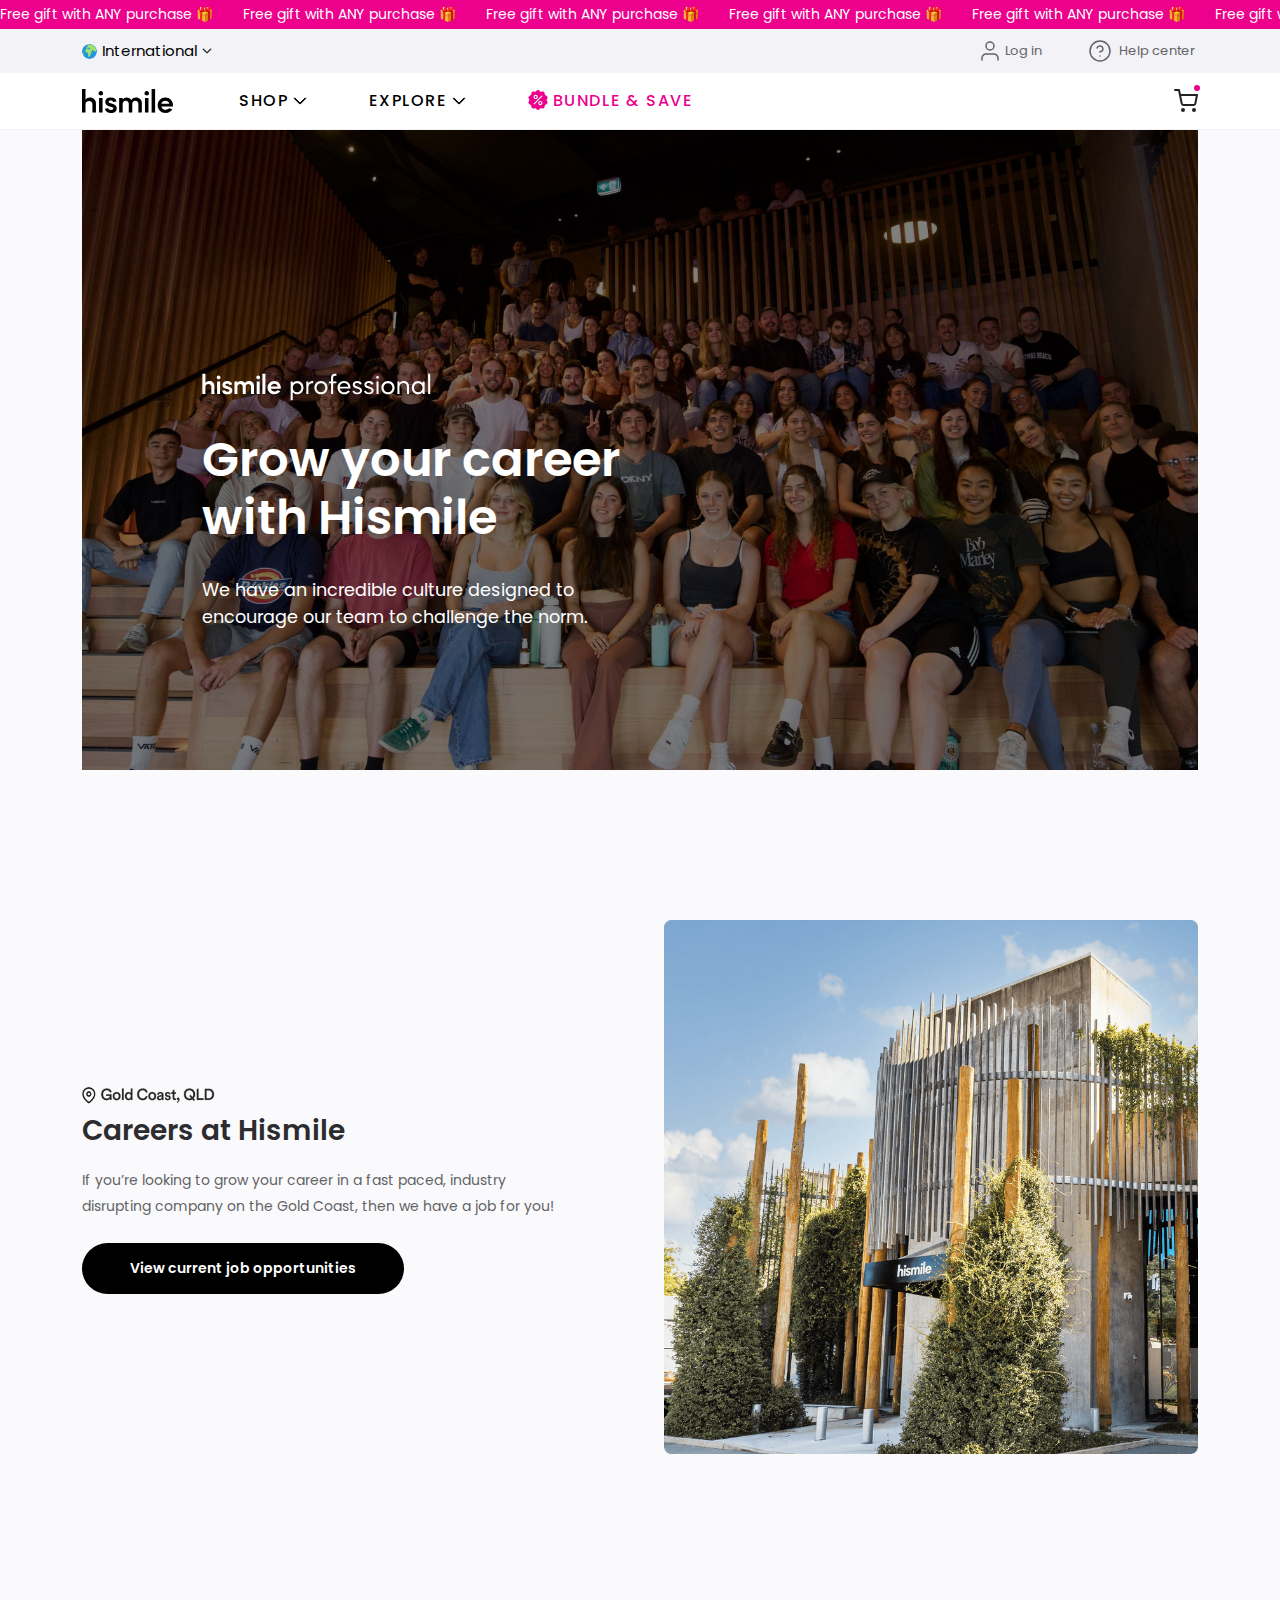
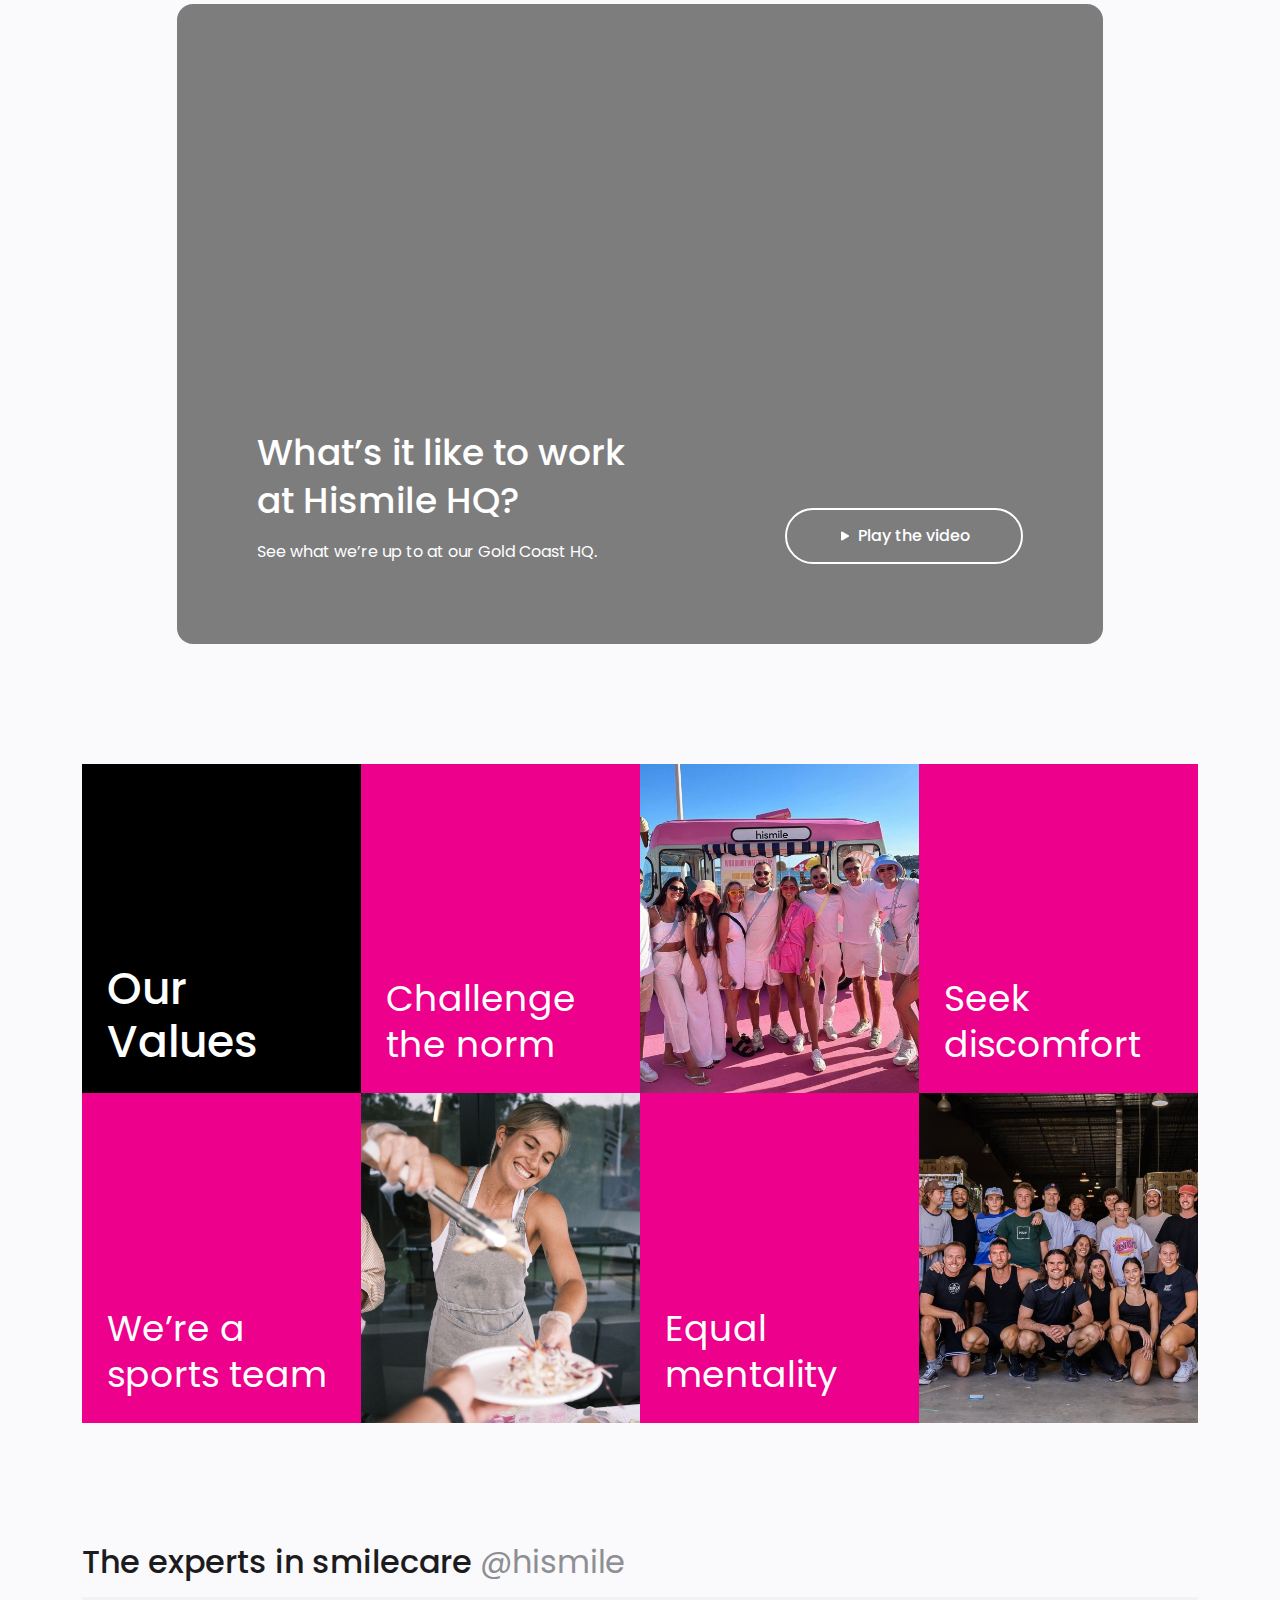
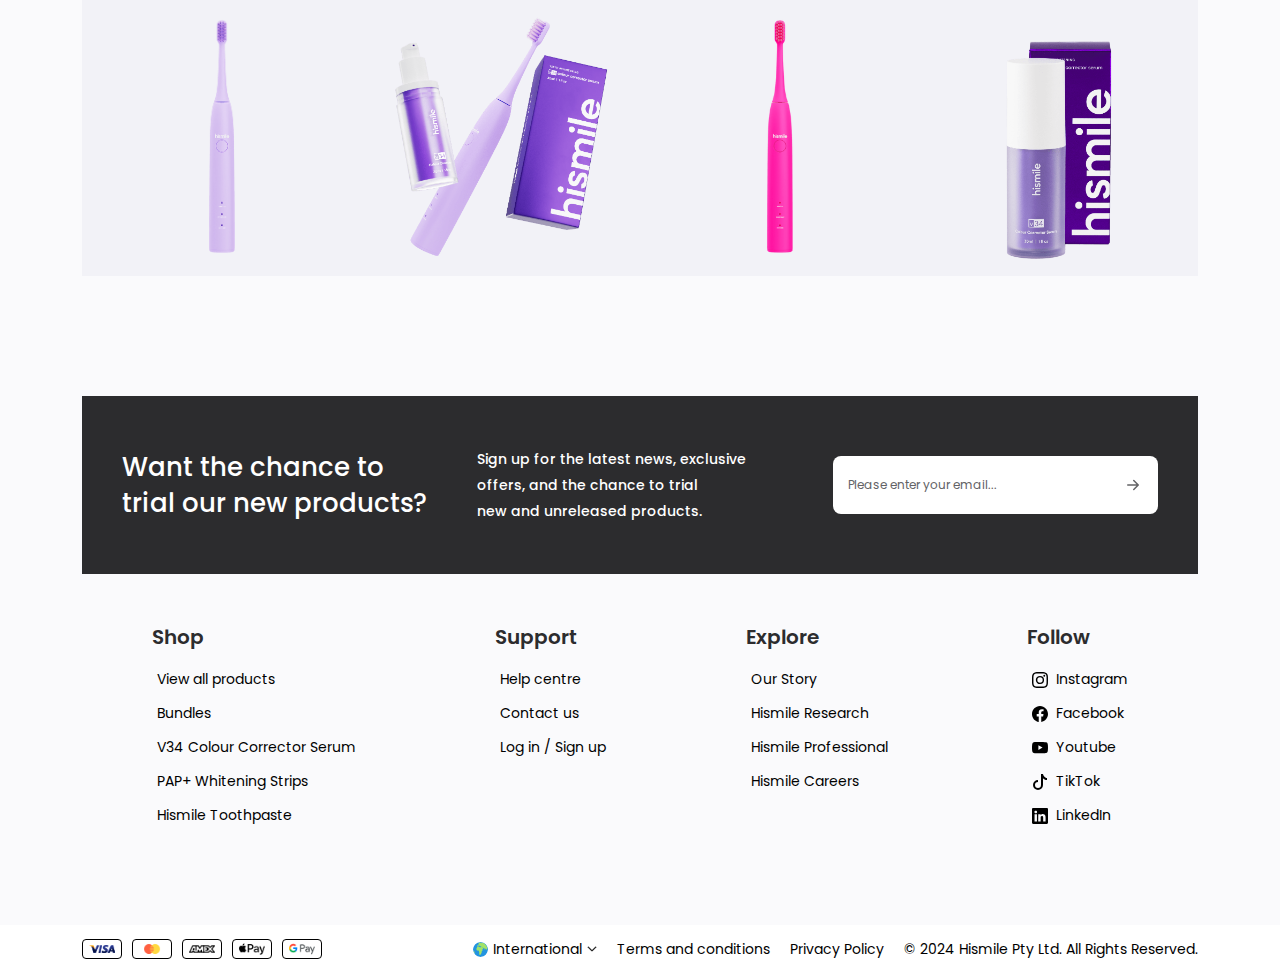
==== commit 95978e59: "u" ====
--- a/careers.html
+++ b/careers.html
@@ -401,336 +401,338 @@
     <main class="wrapper">
 
         <!-- hero-6 start -->
-<section class="hero-6">
-    <div class="container-xl">
-        <div class="section-content position-relative">
-            <figure>
-                <img src="assets/images/careers/hero.jpg" alt="hero">
-            </figure>
-            <div class="hero-6-content">
-                <i>
-                    <svg width="229" height="28" viewBox="0 0 229 28" fill="none" xmlns="http://www.w3.org/2000/svg"><path d="M0.371344 0.699999H3.39534V9.968C3.98334 9.156 5.15934 8.036 7.28734 8.036C10.2273 8.036 12.3833 10.136 12.3833 12.964V21H9.35934V13.804C9.35934 12.18 8.09934 10.92 6.39134 10.92C4.68334 10.92 3.39534 12.18 3.39534 13.804V21H0.371344V0.699999ZM15.0823 8.4H18.1063V21H15.0823V8.4ZM14.6903 4.396C14.6903 3.276 15.5023 2.464 16.5943 2.464C17.6863 2.464 18.5263 3.276 18.5263 4.396C18.5263 5.488 17.6863 6.3 16.5943 6.3C15.5023 6.3 14.6903 5.488 14.6903 4.396ZM25.3611 21.364C22.2811 21.364 20.4611 19.908 20.1251 17.668L22.9531 17.248C23.1771 18.116 23.9891 18.732 25.4451 18.732C26.5651 18.732 27.4611 18.312 27.4611 17.528C27.4611 16.996 27.0691 16.632 26.0611 16.296L23.4851 15.484C21.3571 14.784 20.4611 13.748 20.4611 11.956C20.4611 9.184 22.6451 8.036 25.3331 8.036C28.1051 8.036 29.8411 9.38 30.1491 11.424L27.3211 11.9C27.1251 11.172 26.3971 10.64 25.1091 10.64C24.1571 10.64 23.3451 11.004 23.3451 11.732C23.3451 12.208 23.6811 12.488 24.4651 12.768L27.0411 13.636C29.3651 14.448 30.3451 15.596 30.3451 17.416C30.3451 20.132 28.1051 21.364 25.3611 21.364ZM32.4182 8.4H35.4422V9.744C35.9742 9.044 37.0942 8.036 38.9982 8.036C40.7062 8.036 42.1342 8.848 42.9742 10.108C43.4222 9.408 44.5982 8.036 46.9782 8.036C49.8622 8.036 51.9902 10.052 51.9902 12.712V21H48.9942V13.58C48.9942 12.068 47.8742 10.92 46.3622 10.92C44.8782 10.92 43.7302 12.068 43.7302 13.58V21H40.7062V13.58C40.7062 12.068 39.5862 10.92 38.0742 10.92C36.5902 10.92 35.4422 12.068 35.4422 13.58V21H32.4182V8.4ZM54.676 8.4H57.7V21H54.676V8.4ZM54.284 4.396C54.284 3.276 55.096 2.464 56.188 2.464C57.28 2.464 58.12 3.276 58.12 4.396C58.12 5.488 57.28 6.3 56.188 6.3C55.096 6.3 54.284 5.488 54.284 4.396ZM60.3909 21V0.699999H63.4149V21H60.3909ZM65.6297 14.7C65.6297 10.92 68.4857 8.036 72.2657 8.036C75.9897 8.036 78.8457 10.92 78.8457 14.7C78.8457 15.064 78.8177 15.456 78.7617 15.82H68.7657C69.2137 17.444 70.6417 18.592 72.4617 18.592C73.6657 18.592 74.7017 18.06 75.4017 17.248L78.3417 18.116C77.1937 20.076 75.0377 21.364 72.4617 21.364C68.5697 21.364 65.6297 18.508 65.6297 14.7ZM72.2097 10.808C70.6137 10.808 69.2417 11.9 68.7937 13.468H75.7377C75.2617 11.9 73.8897 10.808 72.2097 10.808ZM88.6742 27.3V8.4H90.7182V10.164C91.8382 8.876 93.4342 8.12 95.2822 8.12C98.8102 8.12 101.498 10.948 101.498 14.7C101.498 18.452 98.8102 21.28 95.2822 21.28C93.4342 21.28 91.8382 20.524 90.7182 19.236V27.3H88.6742ZM95.0582 10.192C92.6222 10.192 90.7742 12.124 90.7742 14.7C90.7742 17.276 92.6222 19.208 95.0582 19.208C97.4942 19.208 99.3702 17.276 99.3702 14.7C99.3702 12.124 97.4942 10.192 95.0582 10.192ZM104.342 21V8.4H106.386V10.528C107.478 8.708 109.158 8.12 111.202 8.12V10.416C110.95 10.332 110.614 10.276 110.278 10.276C108.094 10.276 106.386 11.816 106.386 13.888V21H104.342ZM118.945 8.12C122.697 8.12 125.525 10.948 125.525 14.7C125.525 18.452 122.697 21.28 118.945 21.28C115.193 21.28 112.365 18.452 112.365 14.7C112.365 10.948 115.193 8.12 118.945 8.12ZM114.521 14.7C114.521 17.276 116.425 19.208 118.945 19.208C121.465 19.208 123.369 17.276 123.369 14.7C123.369 12.124 121.465 10.192 118.945 10.192C116.425 10.192 114.521 12.124 114.521 14.7ZM126.952 8.4H129.052V4.424C129.052 2.324 130.648 0.699999 132.776 0.699999H134.456V2.688H132.916C131.88 2.688 131.124 3.528 131.124 4.676V8.4H134.456V10.22H131.124V21H129.052V10.22H126.952V8.4ZM135.526 14.7C135.526 10.948 138.354 8.12 142.05 8.12C145.718 8.12 148.518 10.948 148.518 14.672C148.518 14.924 148.518 15.176 148.462 15.4H137.654C137.962 17.668 139.81 19.348 142.246 19.348C143.814 19.348 145.158 18.648 145.97 17.528L147.958 18.172C146.838 20.048 144.738 21.28 142.246 21.28C138.41 21.28 135.526 18.452 135.526 14.7ZM141.994 10.052C139.838 10.052 138.074 11.592 137.682 13.748H146.39C145.998 11.592 144.234 10.052 141.994 10.052ZM150.397 17.948L152.357 17.64C152.581 18.704 153.673 19.46 155.325 19.46C156.865 19.46 158.041 18.732 158.041 17.64C158.041 16.912 157.509 16.352 156.389 15.96L153.421 14.924C151.601 14.28 150.761 13.272 150.761 11.732C150.761 9.324 152.777 8.12 155.297 8.12C157.789 8.12 159.441 9.324 159.777 11.144L157.845 11.508C157.593 10.612 156.641 9.94 155.157 9.94C153.813 9.94 152.749 10.556 152.749 11.564C152.749 12.236 153.225 12.74 154.093 13.048L157.145 14.14C159.105 14.84 160.029 15.96 160.029 17.584C160.029 20.02 157.901 21.28 155.297 21.28C152.525 21.28 150.733 19.936 150.397 17.948ZM162.046 17.948L164.006 17.64C164.23 18.704 165.322 19.46 166.974 19.46C168.514 19.46 169.69 18.732 169.69 17.64C169.69 16.912 169.158 16.352 168.038 15.96L165.07 14.924C163.25 14.28 162.41 13.272 162.41 11.732C162.41 9.324 164.426 8.12 166.946 8.12C169.438 8.12 171.09 9.324 171.426 11.144L169.494 11.508C169.242 10.612 168.29 9.94 166.806 9.94C165.462 9.94 164.398 10.556 164.398 11.564C164.398 12.236 164.874 12.74 165.742 13.048L168.794 14.14C170.754 14.84 171.678 15.96 171.678 17.584C171.678 20.02 169.55 21.28 166.946 21.28C164.174 21.28 162.382 19.936 162.046 17.948ZM174.506 21V8.4H176.578V21H174.506ZM174.114 4.284C174.114 3.472 174.702 2.884 175.542 2.884C176.354 2.884 176.942 3.472 176.942 4.284C176.942 5.124 176.354 5.712 175.542 5.712C174.702 5.712 174.114 5.124 174.114 4.284ZM185.992 8.12C189.744 8.12 192.572 10.948 192.572 14.7C192.572 18.452 189.744 21.28 185.992 21.28C182.24 21.28 179.412 18.452 179.412 14.7C179.412 10.948 182.24 8.12 185.992 8.12ZM181.568 14.7C181.568 17.276 183.472 19.208 185.992 19.208C188.512 19.208 190.416 17.276 190.416 14.7C190.416 12.124 188.512 10.192 185.992 10.192C183.472 10.192 181.568 12.124 181.568 14.7ZM195.424 21V8.4H197.468V10.5C198.028 9.576 199.316 8.12 201.92 8.12C204.86 8.12 207.016 10.276 207.016 13.132V21H204.944V13.692C204.944 11.648 203.404 10.108 201.36 10.108C199.176 10.108 197.468 11.676 197.468 13.72V21H195.424ZM209.819 14.7C209.819 10.948 212.507 8.12 216.035 8.12C217.883 8.12 219.479 8.904 220.599 10.164V8.4H222.671V21H220.599V19.236C219.479 20.524 217.883 21.28 216.035 21.28C212.507 21.28 209.819 18.452 209.819 14.7ZM216.259 10.192C213.823 10.192 211.975 12.124 211.975 14.7C211.975 17.276 213.823 19.208 216.259 19.208C218.695 19.208 220.543 17.276 220.543 14.7C220.543 12.124 218.695 10.192 216.259 10.192ZM226.159 21V0.699999H228.203V21H226.159Z" fill="white"></path></svg>
-                </i>
-                <h1>Grow your career with Hismile</h1>
-                <p>We have an incredible culture designed to encourage our team to challenge the norm.</p>
-            </div>
-        </div>
-    </div>
-</section>
-<!-- hero-6 end -->
-
-<!-- txt-media-block start -->
-<section class="txt-media-block ss-y">
-    <div class="container-xl">
-        <div class="row align-items-center gx-5 justify-content-md-between justify-content-center">
-            <div class="col-md-6 order-1 order-md-2 text-center text-md-end">
-                <figure>
-                    <img src="assets/images/careers/02.png" alt="careers">
-                </figure>
-            </div>
-            <div class="col-md-6 order-2 order-md-1">
+        <section class="hero-6">
+            <div class="container-xl">
+                <div class="section-content position-relative">
+                    <figure>
+                        <img src="assets/images/careers/hero.jpg" alt="hero">
+                    </figure>
+                    <div class="hero-6-content">
+                        <i>
+                            <svg width="229" height="28" viewBox="0 0 229 28" fill="none" xmlns="http://www.w3.org/2000/svg"><path d="M0.371344 0.699999H3.39534V9.968C3.98334 9.156 5.15934 8.036 7.28734 8.036C10.2273 8.036 12.3833 10.136 12.3833 12.964V21H9.35934V13.804C9.35934 12.18 8.09934 10.92 6.39134 10.92C4.68334 10.92 3.39534 12.18 3.39534 13.804V21H0.371344V0.699999ZM15.0823 8.4H18.1063V21H15.0823V8.4ZM14.6903 4.396C14.6903 3.276 15.5023 2.464 16.5943 2.464C17.6863 2.464 18.5263 3.276 18.5263 4.396C18.5263 5.488 17.6863 6.3 16.5943 6.3C15.5023 6.3 14.6903 5.488 14.6903 4.396ZM25.3611 21.364C22.2811 21.364 20.4611 19.908 20.1251 17.668L22.9531 17.248C23.1771 18.116 23.9891 18.732 25.4451 18.732C26.5651 18.732 27.4611 18.312 27.4611 17.528C27.4611 16.996 27.0691 16.632 26.0611 16.296L23.4851 15.484C21.3571 14.784 20.4611 13.748 20.4611 11.956C20.4611 9.184 22.6451 8.036 25.3331 8.036C28.1051 8.036 29.8411 9.38 30.1491 11.424L27.3211 11.9C27.1251 11.172 26.3971 10.64 25.1091 10.64C24.1571 10.64 23.3451 11.004 23.3451 11.732C23.3451 12.208 23.6811 12.488 24.4651 12.768L27.0411 13.636C29.3651 14.448 30.3451 15.596 30.3451 17.416C30.3451 20.132 28.1051 21.364 25.3611 21.364ZM32.4182 8.4H35.4422V9.744C35.9742 9.044 37.0942 8.036 38.9982 8.036C40.7062 8.036 42.1342 8.848 42.9742 10.108C43.4222 9.408 44.5982 8.036 46.9782 8.036C49.8622 8.036 51.9902 10.052 51.9902 12.712V21H48.9942V13.58C48.9942 12.068 47.8742 10.92 46.3622 10.92C44.8782 10.92 43.7302 12.068 43.7302 13.58V21H40.7062V13.58C40.7062 12.068 39.5862 10.92 38.0742 10.92C36.5902 10.92 35.4422 12.068 35.4422 13.58V21H32.4182V8.4ZM54.676 8.4H57.7V21H54.676V8.4ZM54.284 4.396C54.284 3.276 55.096 2.464 56.188 2.464C57.28 2.464 58.12 3.276 58.12 4.396C58.12 5.488 57.28 6.3 56.188 6.3C55.096 6.3 54.284 5.488 54.284 4.396ZM60.3909 21V0.699999H63.4149V21H60.3909ZM65.6297 14.7C65.6297 10.92 68.4857 8.036 72.2657 8.036C75.9897 8.036 78.8457 10.92 78.8457 14.7C78.8457 15.064 78.8177 15.456 78.7617 15.82H68.7657C69.2137 17.444 70.6417 18.592 72.4617 18.592C73.6657 18.592 74.7017 18.06 75.4017 17.248L78.3417 18.116C77.1937 20.076 75.0377 21.364 72.4617 21.364C68.5697 21.364 65.6297 18.508 65.6297 14.7ZM72.2097 10.808C70.6137 10.808 69.2417 11.9 68.7937 13.468H75.7377C75.2617 11.9 73.8897 10.808 72.2097 10.808ZM88.6742 27.3V8.4H90.7182V10.164C91.8382 8.876 93.4342 8.12 95.2822 8.12C98.8102 8.12 101.498 10.948 101.498 14.7C101.498 18.452 98.8102 21.28 95.2822 21.28C93.4342 21.28 91.8382 20.524 90.7182 19.236V27.3H88.6742ZM95.0582 10.192C92.6222 10.192 90.7742 12.124 90.7742 14.7C90.7742 17.276 92.6222 19.208 95.0582 19.208C97.4942 19.208 99.3702 17.276 99.3702 14.7C99.3702 12.124 97.4942 10.192 95.0582 10.192ZM104.342 21V8.4H106.386V10.528C107.478 8.708 109.158 8.12 111.202 8.12V10.416C110.95 10.332 110.614 10.276 110.278 10.276C108.094 10.276 106.386 11.816 106.386 13.888V21H104.342ZM118.945 8.12C122.697 8.12 125.525 10.948 125.525 14.7C125.525 18.452 122.697 21.28 118.945 21.28C115.193 21.28 112.365 18.452 112.365 14.7C112.365 10.948 115.193 8.12 118.945 8.12ZM114.521 14.7C114.521 17.276 116.425 19.208 118.945 19.208C121.465 19.208 123.369 17.276 123.369 14.7C123.369 12.124 121.465 10.192 118.945 10.192C116.425 10.192 114.521 12.124 114.521 14.7ZM126.952 8.4H129.052V4.424C129.052 2.324 130.648 0.699999 132.776 0.699999H134.456V2.688H132.916C131.88 2.688 131.124 3.528 131.124 4.676V8.4H134.456V10.22H131.124V21H129.052V10.22H126.952V8.4ZM135.526 14.7C135.526 10.948 138.354 8.12 142.05 8.12C145.718 8.12 148.518 10.948 148.518 14.672C148.518 14.924 148.518 15.176 148.462 15.4H137.654C137.962 17.668 139.81 19.348 142.246 19.348C143.814 19.348 145.158 18.648 145.97 17.528L147.958 18.172C146.838 20.048 144.738 21.28 142.246 21.28C138.41 21.28 135.526 18.452 135.526 14.7ZM141.994 10.052C139.838 10.052 138.074 11.592 137.682 13.748H146.39C145.998 11.592 144.234 10.052 141.994 10.052ZM150.397 17.948L152.357 17.64C152.581 18.704 153.673 19.46 155.325 19.46C156.865 19.46 158.041 18.732 158.041 17.64C158.041 16.912 157.509 16.352 156.389 15.96L153.421 14.924C151.601 14.28 150.761 13.272 150.761 11.732C150.761 9.324 152.777 8.12 155.297 8.12C157.789 8.12 159.441 9.324 159.777 11.144L157.845 11.508C157.593 10.612 156.641 9.94 155.157 9.94C153.813 9.94 152.749 10.556 152.749 11.564C152.749 12.236 153.225 12.74 154.093 13.048L157.145 14.14C159.105 14.84 160.029 15.96 160.029 17.584C160.029 20.02 157.901 21.28 155.297 21.28C152.525 21.28 150.733 19.936 150.397 17.948ZM162.046 17.948L164.006 17.64C164.23 18.704 165.322 19.46 166.974 19.46C168.514 19.46 169.69 18.732 169.69 17.64C169.69 16.912 169.158 16.352 168.038 15.96L165.07 14.924C163.25 14.28 162.41 13.272 162.41 11.732C162.41 9.324 164.426 8.12 166.946 8.12C169.438 8.12 171.09 9.324 171.426 11.144L169.494 11.508C169.242 10.612 168.29 9.94 166.806 9.94C165.462 9.94 164.398 10.556 164.398 11.564C164.398 12.236 164.874 12.74 165.742 13.048L168.794 14.14C170.754 14.84 171.678 15.96 171.678 17.584C171.678 20.02 169.55 21.28 166.946 21.28C164.174 21.28 162.382 19.936 162.046 17.948ZM174.506 21V8.4H176.578V21H174.506ZM174.114 4.284C174.114 3.472 174.702 2.884 175.542 2.884C176.354 2.884 176.942 3.472 176.942 4.284C176.942 5.124 176.354 5.712 175.542 5.712C174.702 5.712 174.114 5.124 174.114 4.284ZM185.992 8.12C189.744 8.12 192.572 10.948 192.572 14.7C192.572 18.452 189.744 21.28 185.992 21.28C182.24 21.28 179.412 18.452 179.412 14.7C179.412 10.948 182.24 8.12 185.992 8.12ZM181.568 14.7C181.568 17.276 183.472 19.208 185.992 19.208C188.512 19.208 190.416 17.276 190.416 14.7C190.416 12.124 188.512 10.192 185.992 10.192C183.472 10.192 181.568 12.124 181.568 14.7ZM195.424 21V8.4H197.468V10.5C198.028 9.576 199.316 8.12 201.92 8.12C204.86 8.12 207.016 10.276 207.016 13.132V21H204.944V13.692C204.944 11.648 203.404 10.108 201.36 10.108C199.176 10.108 197.468 11.676 197.468 13.72V21H195.424ZM209.819 14.7C209.819 10.948 212.507 8.12 216.035 8.12C217.883 8.12 219.479 8.904 220.599 10.164V8.4H222.671V21H220.599V19.236C219.479 20.524 217.883 21.28 216.035 21.28C212.507 21.28 209.819 18.452 209.819 14.7ZM216.259 10.192C213.823 10.192 211.975 12.124 211.975 14.7C211.975 17.276 213.823 19.208 216.259 19.208C218.695 19.208 220.543 17.276 220.543 14.7C220.543 12.124 218.695 10.192 216.259 10.192ZM226.159 21V0.699999H228.203V21H226.159Z" fill="white"></path></svg>
+                        </i>
+                        <h1>Grow your career with Hismile</h1>
+                        <p>We have an incredible culture designed to encourage our team to challenge the norm.</p>
+                    </div>
+                </div>
+            </div>
+        </section>
+        <!-- hero-6 end -->
+
+        <!-- txt-media-block start -->
+        <section class="txt-media-block ss-y">
+            <div class="container-xl">
+                <div class="row align-items-center gx-5 justify-content-md-between justify-content-center">
+                    <div class="col-md-6 order-1 order-md-2 text-center text-md-end">
+                        <figure>
+                            <img src="assets/images/careers/02.png" alt="careers">
+                        </figure>
+                    </div>
+                    <div class="col-md-6 order-2 order-md-1">
+                        <div class="section-content">
+                            <h3 class="mb-0 w-25 mx-auto mx-lg-0">
+                                <img src="assets/images/careers/01.png" alt="location">
+                            </h3>
+                            <h2>Careers at Hismile</h2>
+                            <p>If you’re looking to grow your career in a fast paced, industry disrupting company on the Gold Coast, then we have a job for you!</p>
+                            <a href="#" class="theme-btn black-btn mt-4 px-lg-5">View current job opportunities</a>
+                        </div>
+                    </div>
+                </div>
+            </div>
+        </section>
+        <!-- txt-media-block end -->
+
+        <!-- hq-view start -->
+        <section class="hq-view">
+            <div class="container-xl">
+                <div class="row justify-content-center">
+                    <div class="col-xl-10">
+                        <figure class="position-relative">
+                            <video loop autoplay muted playsinline>
+                                <source src="assets/images/careers/03.mp4" type="video/mp4">
+                            </video>
+                            <figcaption>
+                                <div class="vid-caption">
+                                    <h2>What’s it like to work <span class="d-md-block">at Hismile HQ?</span></h2>
+                                    <p>See what we’re up to at our Gold Coast HQ.</p>
+                                </div>
+
+                                <a href="#">
+                                    <i>
+                                        <svg xmlns="http://www.w3.org/2000/svg" width="16" height="16" fill="currentColor" class="bi bi-play-fill" viewBox="0 0 16 16">
+                                            <path d="m11.596 8.697-6.363 3.692c-.54.313-1.233-.066-1.233-.697V4.308c0-.63.692-1.01 1.233-.696l6.363 3.692a.802.802 0 0 1 0 1.393"/>
+                                        </svg>
+                                    </i>
+                                    <span>Play the video</span>
+                                </a>
+                            </figcaption>
+                        </figure>
+                    </div>
+                </div>
+            </div>
+        </section>
+        <!-- hq-view end -->
+
+        <!-- gallery-block start -->
+        <section class="gallery-block ss-t">
+            <div class="container-xl">
+                <div class="row g-0">
+                    <div class="col-6 col-md-3 order-0">
+                        <div class="gallery-card bg--black">
+                            <h2>Our Values</h2>
+                        </div>
+                    </div>
+                    <div class="col-6 col-md-3 order-1">
+                        <div class="gallery-card bg--primary">
+                            <h3>Challenge the norm</h3>
+                        </div>
+                    </div>
+                    <div class="col-6 col-md-3 order-3 order-md-2">
+                        <figure>
+                            <img src="assets/images/careers/04.jpg" alt="careers">
+                        </figure>
+                    </div>
+                    <div class="col-6 col-md-3 order-2 order-md-3">
+                        <div class="gallery-card bg--primary">
+                            <h3>Seek discomfort</h3>
+                        </div>
+                    </div>
+                    <div class="col-6 col-md-3 order-5 order-md-4">
+                        <div class="gallery-card bg--primary">
+                            <h3>We’re a sports team</h3>
+                        </div>
+                    </div>
+                    <div class="col-6 col-md-3 order-4 order-md-5">
+                        <figure>
+                            <img src="assets/images/careers/05.jpg" alt="careers">
+                        </figure>
+                    </div>
+                    <div class="col-6 col-md-3 order-last">
+                        <div class="gallery-card bg--primary">
+                            <h3>Equal mentality</h3>
+                        </div>
+                    </div>
+                    <div class="col-6 col-md-3 order-last">
+                        <figure>
+                            <img src="assets/images/careers/06.jpg" alt="careers">
+                        </figure>
+                    </div>
+                </div>
+            </div>
+        </section>
+        <!-- gallery-block end -->
+
+        <!-- insta-block start -->
+        <section class="insta-block ss-t">
+            <div class="container-xl">
+                <div class="section-header mb-3">
+                    <div class="titles c-black">
+                        <h2>The experts in smilecare <a href="#" class="fw-4">@hismile</a></h2>
+                    </div>
+                </div>
                 <div class="section-content">
-                    <h3 class="mb-0 w-25 mx-auto mx-lg-0">
-                        <img src="assets/images/careers/01.png" alt="location">
-                    </h3>
-                    <h2>Careers at Hismile</h2>
-                    <p>If you’re looking to grow your career in a fast paced, industry disrupting company on the Gold Coast, then we have a job for you!</p>
-                    <a href="#" class="theme-btn black-btn mt-4 px-lg-5">View current job opportunities</a>
-                </div>
-            </div>
-        </div>
-    </div>
-</section>
-<!-- txt-media-block end -->
-
-<!-- hq-view start -->
-<section class="hq-view">
-    <div class="container-xl">
-        <div class="row justify-content-center">
-            <div class="col-xl-10">
-                <figure class="position-relative">
-                    <video loop autoplay muted playsinline>
-                        <source src="assets/images/careers/03.mp4" type="video/mp4">
-                    </video>
-                    <figcaption>
-                        <div class="vid-caption">
-                            <h2>What’s it like to work <span class="d-md-block">at Hismile HQ?</span></h2>
-                            <p>See what we’re up to at our Gold Coast HQ.</p>
-                        </div>
-
-                        <a href="#">
-                            <i>
-                                <svg xmlns="http://www.w3.org/2000/svg" width="16" height="16" fill="currentColor" class="bi bi-play-fill" viewBox="0 0 16 16">
-                                    <path d="m11.596 8.697-6.363 3.692c-.54.313-1.233-.066-1.233-.697V4.308c0-.63.692-1.01 1.233-.696l6.363 3.692a.802.802 0 0 1 0 1.393"/>
-                                </svg>
-                            </i>
-                            <span>Play the video</span>
-                        </a>
-                    </figcaption>
-                </figure>
-            </div>
-        </div>
-    </div>
-</section>
-<!-- hq-view end -->
-
-<!-- gallery-block start -->
-<section class="gallery-block ss-t">
-    <div class="container-xl">
-        <div class="row g-0">
-            <div class="col-6 col-md-3 order-0">
-                <div class="gallery-card bg--black">
-                    <h2>Our Values</h2>
-                </div>
-            </div>
-            <div class="col-6 col-md-3 order-1">
-                <div class="gallery-card bg--primary">
-                    <h3>Challenge the norm</h3>
-                </div>
-            </div>
-            <div class="col-6 col-md-3 order-3 order-md-2">
-                <figure>
-                    <img src="assets/images/careers/04.jpg" alt="careers">
-                </figure>
-            </div>
-            <div class="col-6 col-md-3 order-2 order-md-3">
-                <div class="gallery-card bg--primary">
-                    <h3>Seek discomfort</h3>
-                </div>
-            </div>
-            <div class="col-6 col-md-3 order-5 order-md-4">
-                <div class="gallery-card bg--primary">
-                    <h3>We’re a sports team</h3>
-                </div>
-            </div>
-            <div class="col-6 col-md-3 order-4 order-md-5">
-                <figure>
-                    <img src="assets/images/careers/05.jpg" alt="careers">
-                </figure>
-            </div>
-            <div class="col-6 col-md-3 order-last">
-                <div class="gallery-card bg--primary">
-                    <h3>Equal mentality</h3>
-                </div>
-            </div>
-            <div class="col-6 col-md-3 order-last">
-                <figure>
-                    <img src="assets/images/careers/06.jpg" alt="careers">
-                </figure>
-            </div>
-        </div>
-    </div>
-</section>
-<!-- gallery-block end -->
-
-<!-- insta-block start -->
-<section class="insta-block ss-t">
-    <div class="container-xl">
-        <div class="section-header mb-3">
-            <div class="titles c-black">
-                <h2>The experts in smilecare <a href="#" class="fw-4">@hismile</a></h2>
-            </div>
-        </div>
-        <div class="section-content">
-            <ul>
-                <li>
-                    <a href="#">
-                        <img src="assets/images/products/01.png" alt="product title">
-                        <i>
-                            <svg xmlns="http://www.w3.org/2000/svg" width="24" height="24" fill="currentColor" class="bi bi-instagram" viewBox="0 0 16 16">
-                                <path d="M8 0C5.829 0 5.556.01 4.703.048 3.85.088 3.269.222 2.76.42a3.9 3.9 0 0 0-1.417.923A3.9 3.9 0 0 0 .42 2.76C.222 3.268.087 3.85.048 4.7.01 5.555 0 5.827 0 8.001c0 2.172.01 2.444.048 3.297.04.852.174 1.433.372 1.942.205.526.478.972.923 1.417.444.445.89.719 1.416.923.51.198 1.09.333 1.942.372C5.555 15.99 5.827 16 8 16s2.444-.01 3.298-.048c.851-.04 1.434-.174 1.943-.372a3.9 3.9 0 0 0 1.416-.923c.445-.445.718-.891.923-1.417.197-.509.332-1.09.372-1.942C15.99 10.445 16 10.173 16 8s-.01-2.445-.048-3.299c-.04-.851-.175-1.433-.372-1.941a3.9 3.9 0 0 0-.923-1.417A3.9 3.9 0 0 0 13.24.42c-.51-.198-1.092-.333-1.943-.372C10.443.01 10.172 0 7.998 0zm-.717 1.442h.718c2.136 0 2.389.007 3.232.046.78.035 1.204.166 1.486.275.373.145.64.319.92.599s.453.546.598.92c.11.281.24.705.275 1.485.039.843.047 1.096.047 3.231s-.008 2.389-.047 3.232c-.035.78-.166 1.203-.275 1.485a2.5 2.5 0 0 1-.599.919c-.28.28-.546.453-.92.598-.28.11-.704.24-1.485.276-.843.038-1.096.047-3.232.047s-2.39-.009-3.233-.047c-.78-.036-1.203-.166-1.485-.276a2.5 2.5 0 0 1-.92-.598 2.5 2.5 0 0 1-.6-.92c-.109-.281-.24-.705-.275-1.485-.038-.843-.046-1.096-.046-3.233s.008-2.388.046-3.231c.036-.78.166-1.204.276-1.486.145-.373.319-.64.599-.92s.546-.453.92-.598c.282-.11.705-.24 1.485-.276.738-.034 1.024-.044 2.515-.045zm4.988 1.328a.96.96 0 1 0 0 1.92.96.96 0 0 0 0-1.92m-4.27 1.122a4.109 4.109 0 1 0 0 8.217 4.109 4.109 0 0 0 0-8.217m0 1.441a2.667 2.667 0 1 1 0 5.334 2.667 2.667 0 0 1 0-5.334"/>
-                            </svg>
-                        </i>
-                    </a>
-                </li>
-                <li>
-                    <a href="#">
-                        <img src="assets/images/products/05.png" alt="product title">
-                        <i>
-                            <svg xmlns="http://www.w3.org/2000/svg" width="24" height="24" fill="currentColor" class="bi bi-instagram" viewBox="0 0 16 16">
-                                <path d="M8 0C5.829 0 5.556.01 4.703.048 3.85.088 3.269.222 2.76.42a3.9 3.9 0 0 0-1.417.923A3.9 3.9 0 0 0 .42 2.76C.222 3.268.087 3.85.048 4.7.01 5.555 0 5.827 0 8.001c0 2.172.01 2.444.048 3.297.04.852.174 1.433.372 1.942.205.526.478.972.923 1.417.444.445.89.719 1.416.923.51.198 1.09.333 1.942.372C5.555 15.99 5.827 16 8 16s2.444-.01 3.298-.048c.851-.04 1.434-.174 1.943-.372a3.9 3.9 0 0 0 1.416-.923c.445-.445.718-.891.923-1.417.197-.509.332-1.09.372-1.942C15.99 10.445 16 10.173 16 8s-.01-2.445-.048-3.299c-.04-.851-.175-1.433-.372-1.941a3.9 3.9 0 0 0-.923-1.417A3.9 3.9 0 0 0 13.24.42c-.51-.198-1.092-.333-1.943-.372C10.443.01 10.172 0 7.998 0zm-.717 1.442h.718c2.136 0 2.389.007 3.232.046.78.035 1.204.166 1.486.275.373.145.64.319.92.599s.453.546.598.92c.11.281.24.705.275 1.485.039.843.047 1.096.047 3.231s-.008 2.389-.047 3.232c-.035.78-.166 1.203-.275 1.485a2.5 2.5 0 0 1-.599.919c-.28.28-.546.453-.92.598-.28.11-.704.24-1.485.276-.843.038-1.096.047-3.232.047s-2.39-.009-3.233-.047c-.78-.036-1.203-.166-1.485-.276a2.5 2.5 0 0 1-.92-.598 2.5 2.5 0 0 1-.6-.92c-.109-.281-.24-.705-.275-1.485-.038-.843-.046-1.096-.046-3.233s.008-2.388.046-3.231c.036-.78.166-1.204.276-1.486.145-.373.319-.64.599-.92s.546-.453.92-.598c.282-.11.705-.24 1.485-.276.738-.034 1.024-.044 2.515-.045zm4.988 1.328a.96.96 0 1 0 0 1.92.96.96 0 0 0 0-1.92m-4.27 1.122a4.109 4.109 0 1 0 0 8.217 4.109 4.109 0 0 0 0-8.217m0 1.441a2.667 2.667 0 1 1 0 5.334 2.667 2.667 0 0 1 0-5.334"/>
-                            </svg>
-                        </i>
-                    </a>
-                </li>
-                <li>
-                    <a href="#">
-                        <img src="assets/images/products/03.png" alt="product title">
-                        <i>
-                            <svg xmlns="http://www.w3.org/2000/svg" width="24" height="24" fill="currentColor" class="bi bi-instagram" viewBox="0 0 16 16">
-                                <path d="M8 0C5.829 0 5.556.01 4.703.048 3.85.088 3.269.222 2.76.42a3.9 3.9 0 0 0-1.417.923A3.9 3.9 0 0 0 .42 2.76C.222 3.268.087 3.85.048 4.7.01 5.555 0 5.827 0 8.001c0 2.172.01 2.444.048 3.297.04.852.174 1.433.372 1.942.205.526.478.972.923 1.417.444.445.89.719 1.416.923.51.198 1.09.333 1.942.372C5.555 15.99 5.827 16 8 16s2.444-.01 3.298-.048c.851-.04 1.434-.174 1.943-.372a3.9 3.9 0 0 0 1.416-.923c.445-.445.718-.891.923-1.417.197-.509.332-1.09.372-1.942C15.99 10.445 16 10.173 16 8s-.01-2.445-.048-3.299c-.04-.851-.175-1.433-.372-1.941a3.9 3.9 0 0 0-.923-1.417A3.9 3.9 0 0 0 13.24.42c-.51-.198-1.092-.333-1.943-.372C10.443.01 10.172 0 7.998 0zm-.717 1.442h.718c2.136 0 2.389.007 3.232.046.78.035 1.204.166 1.486.275.373.145.64.319.92.599s.453.546.598.92c.11.281.24.705.275 1.485.039.843.047 1.096.047 3.231s-.008 2.389-.047 3.232c-.035.78-.166 1.203-.275 1.485a2.5 2.5 0 0 1-.599.919c-.28.28-.546.453-.92.598-.28.11-.704.24-1.485.276-.843.038-1.096.047-3.232.047s-2.39-.009-3.233-.047c-.78-.036-1.203-.166-1.485-.276a2.5 2.5 0 0 1-.92-.598 2.5 2.5 0 0 1-.6-.92c-.109-.281-.24-.705-.275-1.485-.038-.843-.046-1.096-.046-3.233s.008-2.388.046-3.231c.036-.78.166-1.204.276-1.486.145-.373.319-.64.599-.92s.546-.453.92-.598c.282-.11.705-.24 1.485-.276.738-.034 1.024-.044 2.515-.045zm4.988 1.328a.96.96 0 1 0 0 1.92.96.96 0 0 0 0-1.92m-4.27 1.122a4.109 4.109 0 1 0 0 8.217 4.109 4.109 0 0 0 0-8.217m0 1.441a2.667 2.667 0 1 1 0 5.334 2.667 2.667 0 0 1 0-5.334"/>
-                            </svg>
-                        </i>
-                    </a>
-                </li>
-                <li>
-                    <a href="#">
-                        <img src="assets/images/products/06.png" alt="product title">
-                        <i>
-                            <svg xmlns="http://www.w3.org/2000/svg" width="24" height="24" fill="currentColor" class="bi bi-instagram" viewBox="0 0 16 16">
-                                <path d="M8 0C5.829 0 5.556.01 4.703.048 3.85.088 3.269.222 2.76.42a3.9 3.9 0 0 0-1.417.923A3.9 3.9 0 0 0 .42 2.76C.222 3.268.087 3.85.048 4.7.01 5.555 0 5.827 0 8.001c0 2.172.01 2.444.048 3.297.04.852.174 1.433.372 1.942.205.526.478.972.923 1.417.444.445.89.719 1.416.923.51.198 1.09.333 1.942.372C5.555 15.99 5.827 16 8 16s2.444-.01 3.298-.048c.851-.04 1.434-.174 1.943-.372a3.9 3.9 0 0 0 1.416-.923c.445-.445.718-.891.923-1.417.197-.509.332-1.09.372-1.942C15.99 10.445 16 10.173 16 8s-.01-2.445-.048-3.299c-.04-.851-.175-1.433-.372-1.941a3.9 3.9 0 0 0-.923-1.417A3.9 3.9 0 0 0 13.24.42c-.51-.198-1.092-.333-1.943-.372C10.443.01 10.172 0 7.998 0zm-.717 1.442h.718c2.136 0 2.389.007 3.232.046.78.035 1.204.166 1.486.275.373.145.64.319.92.599s.453.546.598.92c.11.281.24.705.275 1.485.039.843.047 1.096.047 3.231s-.008 2.389-.047 3.232c-.035.78-.166 1.203-.275 1.485a2.5 2.5 0 0 1-.599.919c-.28.28-.546.453-.92.598-.28.11-.704.24-1.485.276-.843.038-1.096.047-3.232.047s-2.39-.009-3.233-.047c-.78-.036-1.203-.166-1.485-.276a2.5 2.5 0 0 1-.92-.598 2.5 2.5 0 0 1-.6-.92c-.109-.281-.24-.705-.275-1.485-.038-.843-.046-1.096-.046-3.233s.008-2.388.046-3.231c.036-.78.166-1.204.276-1.486.145-.373.319-.64.599-.92s.546-.453.92-.598c.282-.11.705-.24 1.485-.276.738-.034 1.024-.044 2.515-.045zm4.988 1.328a.96.96 0 1 0 0 1.92.96.96 0 0 0 0-1.92m-4.27 1.122a4.109 4.109 0 1 0 0 8.217 4.109 4.109 0 0 0 0-8.217m0 1.441a2.667 2.667 0 1 1 0 5.334 2.667 2.667 0 0 1 0-5.334"/>
-                            </svg>
-                        </i>
-                    </a>
-                </li>
-            </ul>
-        </div>
-    </div>
-</section>
-<!-- insta-block end -->
-<footer>
-    <!-- subscribe-section start -->
-    <section class="subscribe-section ss-t">
-        <div class="container-xl">
-            <div class="section-content bg--gray">
-                <h2 class="f1 fw-5">Want the chance to trial our new products?</h2>
-                <p>Sign up for the latest news, exclusive offers, and the chance to trial new and unreleased products.</p>
-                <form class="bg-white">
-                    <input type="email" placeholder="Please enter your email...">
-                    <button>
-                        <i class="c-ash-2">
-                            <svg xmlns="http://www.w3.org/2000/svg" width="24" height="24" fill="currentColor" class="bi bi-arrow-right-short" viewBox="0 0 16 16">
-                                <path fill-rule="evenodd" d="M4 8a.5.5 0 0 1 .5-.5h5.793L8.146 5.354a.5.5 0 1 1 .708-.708l3 3a.5.5 0 0 1 0 .708l-3 3a.5.5 0 0 1-.708-.708L10.293 8.5H4.5A.5.5 0 0 1 4 8"/>
-                            </svg>
-                        </i>
-                    </button>
-                </form>
-            </div>
-        </div>
-    </section>
-    <!-- subscribe-section end -->
-    
-    <!-- footer-middle start -->
-    <section class="footer-middle py-3 py-lg-5">
-        <div class="container-xl">
-            <div class="section-content">
-                <details class="footer-col" open>
-                    <summary>Shop</summary>
                     <ul>
-                        <li><a href="collection.html">View all products</a></li>
-                        <li><a href="#">Bundles</a></li>
-                        <li><a href="#">V34 Colour Corrector Serum</a></li>
-                        <li><a href="#">PAP+ Whitening Strips</a></li>
-                        <li><a href="#">Hismile Toothpaste</a></li>
-                    </ul>
-                </details>
-                <details class="footer-col" open>
-                    <summary>Support</summary>
-                    <ul>
-                        <li><a href="help-center.html">Help centre</a></li>
-                        <li><a href="contact.html">Contact us</a></li>
-                        <li><a href="#">Log in / Sign up</a></li>
-                    </ul>
-                </details>
-                <details class="footer-col" open>
-                    <summary>Explore</summary>
-                    <ul>
-                        <li><a href="our-story.html">Our Story</a></li>
-                        <li><a href="#">Hismile Research</a></li>
-                        <li><a href="#">Hismile Professional</a></li>
-                        <li><a href="#">Hismile Careers</a></li>
-                    </ul>
-                </details>
-                <details class="footer-col" open>
-                    <summary>Follow</summary>
-                    <ul class="social-media">
                         <li>
                             <a href="#">
-                                <i>
-                                    <svg xmlns="http://www.w3.org/2000/svg" width="16" height="16" fill="currentColor" class="bi bi-instagram" viewBox="0 0 16 16">
+                                <img src="assets/images/products/01.png" alt="product title">
+                                <i>
+                                    <svg xmlns="http://www.w3.org/2000/svg" width="24" height="24" fill="currentColor" class="bi bi-instagram" viewBox="0 0 16 16">
                                         <path d="M8 0C5.829 0 5.556.01 4.703.048 3.85.088 3.269.222 2.76.42a3.9 3.9 0 0 0-1.417.923A3.9 3.9 0 0 0 .42 2.76C.222 3.268.087 3.85.048 4.7.01 5.555 0 5.827 0 8.001c0 2.172.01 2.444.048 3.297.04.852.174 1.433.372 1.942.205.526.478.972.923 1.417.444.445.89.719 1.416.923.51.198 1.09.333 1.942.372C5.555 15.99 5.827 16 8 16s2.444-.01 3.298-.048c.851-.04 1.434-.174 1.943-.372a3.9 3.9 0 0 0 1.416-.923c.445-.445.718-.891.923-1.417.197-.509.332-1.09.372-1.942C15.99 10.445 16 10.173 16 8s-.01-2.445-.048-3.299c-.04-.851-.175-1.433-.372-1.941a3.9 3.9 0 0 0-.923-1.417A3.9 3.9 0 0 0 13.24.42c-.51-.198-1.092-.333-1.943-.372C10.443.01 10.172 0 7.998 0zm-.717 1.442h.718c2.136 0 2.389.007 3.232.046.78.035 1.204.166 1.486.275.373.145.64.319.92.599s.453.546.598.92c.11.281.24.705.275 1.485.039.843.047 1.096.047 3.231s-.008 2.389-.047 3.232c-.035.78-.166 1.203-.275 1.485a2.5 2.5 0 0 1-.599.919c-.28.28-.546.453-.92.598-.28.11-.704.24-1.485.276-.843.038-1.096.047-3.232.047s-2.39-.009-3.233-.047c-.78-.036-1.203-.166-1.485-.276a2.5 2.5 0 0 1-.92-.598 2.5 2.5 0 0 1-.6-.92c-.109-.281-.24-.705-.275-1.485-.038-.843-.046-1.096-.046-3.233s.008-2.388.046-3.231c.036-.78.166-1.204.276-1.486.145-.373.319-.64.599-.92s.546-.453.92-.598c.282-.11.705-.24 1.485-.276.738-.034 1.024-.044 2.515-.045zm4.988 1.328a.96.96 0 1 0 0 1.92.96.96 0 0 0 0-1.92m-4.27 1.122a4.109 4.109 0 1 0 0 8.217 4.109 4.109 0 0 0 0-8.217m0 1.441a2.667 2.667 0 1 1 0 5.334 2.667 2.667 0 0 1 0-5.334"/>
                                     </svg>
                                 </i>
-                                <span>Instagram</span>
                             </a>
                         </li>
                         <li>
                             <a href="#">
-                                <i>
-                                    <svg xmlns="http://www.w3.org/2000/svg" width="16" height="16" fill="currentColor" class="bi bi-facebook" viewBox="0 0 16 16">
-                                        <path d="M16 8.049c0-4.446-3.582-8.05-8-8.05C3.58 0-.002 3.603-.002 8.05c0 4.017 2.926 7.347 6.75 7.951v-5.625h-2.03V8.05H6.75V6.275c0-2.017 1.195-3.131 3.022-3.131.876 0 1.791.157 1.791.157v1.98h-1.009c-.993 0-1.303.621-1.303 1.258v1.51h2.218l-.354 2.326H9.25V16c3.824-.604 6.75-3.934 6.75-7.951"/>
-                                    </svg>
-                                </i>
-                                <span>Facebook</span>
+                                <img src="assets/images/products/05.png" alt="product title">
+                                <i>
+                                    <svg xmlns="http://www.w3.org/2000/svg" width="24" height="24" fill="currentColor" class="bi bi-instagram" viewBox="0 0 16 16">
+                                        <path d="M8 0C5.829 0 5.556.01 4.703.048 3.85.088 3.269.222 2.76.42a3.9 3.9 0 0 0-1.417.923A3.9 3.9 0 0 0 .42 2.76C.222 3.268.087 3.85.048 4.7.01 5.555 0 5.827 0 8.001c0 2.172.01 2.444.048 3.297.04.852.174 1.433.372 1.942.205.526.478.972.923 1.417.444.445.89.719 1.416.923.51.198 1.09.333 1.942.372C5.555 15.99 5.827 16 8 16s2.444-.01 3.298-.048c.851-.04 1.434-.174 1.943-.372a3.9 3.9 0 0 0 1.416-.923c.445-.445.718-.891.923-1.417.197-.509.332-1.09.372-1.942C15.99 10.445 16 10.173 16 8s-.01-2.445-.048-3.299c-.04-.851-.175-1.433-.372-1.941a3.9 3.9 0 0 0-.923-1.417A3.9 3.9 0 0 0 13.24.42c-.51-.198-1.092-.333-1.943-.372C10.443.01 10.172 0 7.998 0zm-.717 1.442h.718c2.136 0 2.389.007 3.232.046.78.035 1.204.166 1.486.275.373.145.64.319.92.599s.453.546.598.92c.11.281.24.705.275 1.485.039.843.047 1.096.047 3.231s-.008 2.389-.047 3.232c-.035.78-.166 1.203-.275 1.485a2.5 2.5 0 0 1-.599.919c-.28.28-.546.453-.92.598-.28.11-.704.24-1.485.276-.843.038-1.096.047-3.232.047s-2.39-.009-3.233-.047c-.78-.036-1.203-.166-1.485-.276a2.5 2.5 0 0 1-.92-.598 2.5 2.5 0 0 1-.6-.92c-.109-.281-.24-.705-.275-1.485-.038-.843-.046-1.096-.046-3.233s.008-2.388.046-3.231c.036-.78.166-1.204.276-1.486.145-.373.319-.64.599-.92s.546-.453.92-.598c.282-.11.705-.24 1.485-.276.738-.034 1.024-.044 2.515-.045zm4.988 1.328a.96.96 0 1 0 0 1.92.96.96 0 0 0 0-1.92m-4.27 1.122a4.109 4.109 0 1 0 0 8.217 4.109 4.109 0 0 0 0-8.217m0 1.441a2.667 2.667 0 1 1 0 5.334 2.667 2.667 0 0 1 0-5.334"/>
+                                    </svg>
+                                </i>
                             </a>
                         </li>
                         <li>
                             <a href="#">
-                                <i>
-                                    <svg xmlns="http://www.w3.org/2000/svg" width="16" height="16" fill="currentColor" class="bi bi-youtube" viewBox="0 0 16 16">
-                                        <path d="M8.051 1.999h.089c.822.003 4.987.033 6.11.335a2.01 2.01 0 0 1 1.415 1.42c.101.38.172.883.22 1.402l.01.104.022.26.008.104c.065.914.073 1.77.074 1.957v.075c-.001.194-.01 1.108-.082 2.06l-.008.105-.009.104c-.05.572-.124 1.14-.235 1.558a2.01 2.01 0 0 1-1.415 1.42c-1.16.312-5.569.334-6.18.335h-.142c-.309 0-1.587-.006-2.927-.052l-.17-.006-.087-.004-.171-.007-.171-.007c-1.11-.049-2.167-.128-2.654-.26a2.01 2.01 0 0 1-1.415-1.419c-.111-.417-.185-.986-.235-1.558L.09 9.82l-.008-.104A31 31 0 0 1 0 7.68v-.123c.002-.215.01-.958.064-1.778l.007-.103.003-.052.008-.104.022-.26.01-.104c.048-.519.119-1.023.22-1.402a2.01 2.01 0 0 1 1.415-1.42c.487-.13 1.544-.21 2.654-.26l.17-.007.172-.006.086-.003.171-.007A100 100 0 0 1 7.858 2zM6.4 5.209v4.818l4.157-2.408z"/>
-                                    </svg>
-                                </i>
-                                <span>Youtube</span>
+                                <img src="assets/images/products/03.png" alt="product title">
+                                <i>
+                                    <svg xmlns="http://www.w3.org/2000/svg" width="24" height="24" fill="currentColor" class="bi bi-instagram" viewBox="0 0 16 16">
+                                        <path d="M8 0C5.829 0 5.556.01 4.703.048 3.85.088 3.269.222 2.76.42a3.9 3.9 0 0 0-1.417.923A3.9 3.9 0 0 0 .42 2.76C.222 3.268.087 3.85.048 4.7.01 5.555 0 5.827 0 8.001c0 2.172.01 2.444.048 3.297.04.852.174 1.433.372 1.942.205.526.478.972.923 1.417.444.445.89.719 1.416.923.51.198 1.09.333 1.942.372C5.555 15.99 5.827 16 8 16s2.444-.01 3.298-.048c.851-.04 1.434-.174 1.943-.372a3.9 3.9 0 0 0 1.416-.923c.445-.445.718-.891.923-1.417.197-.509.332-1.09.372-1.942C15.99 10.445 16 10.173 16 8s-.01-2.445-.048-3.299c-.04-.851-.175-1.433-.372-1.941a3.9 3.9 0 0 0-.923-1.417A3.9 3.9 0 0 0 13.24.42c-.51-.198-1.092-.333-1.943-.372C10.443.01 10.172 0 7.998 0zm-.717 1.442h.718c2.136 0 2.389.007 3.232.046.78.035 1.204.166 1.486.275.373.145.64.319.92.599s.453.546.598.92c.11.281.24.705.275 1.485.039.843.047 1.096.047 3.231s-.008 2.389-.047 3.232c-.035.78-.166 1.203-.275 1.485a2.5 2.5 0 0 1-.599.919c-.28.28-.546.453-.92.598-.28.11-.704.24-1.485.276-.843.038-1.096.047-3.232.047s-2.39-.009-3.233-.047c-.78-.036-1.203-.166-1.485-.276a2.5 2.5 0 0 1-.92-.598 2.5 2.5 0 0 1-.6-.92c-.109-.281-.24-.705-.275-1.485-.038-.843-.046-1.096-.046-3.233s.008-2.388.046-3.231c.036-.78.166-1.204.276-1.486.145-.373.319-.64.599-.92s.546-.453.92-.598c.282-.11.705-.24 1.485-.276.738-.034 1.024-.044 2.515-.045zm4.988 1.328a.96.96 0 1 0 0 1.92.96.96 0 0 0 0-1.92m-4.27 1.122a4.109 4.109 0 1 0 0 8.217 4.109 4.109 0 0 0 0-8.217m0 1.441a2.667 2.667 0 1 1 0 5.334 2.667 2.667 0 0 1 0-5.334"/>
+                                    </svg>
+                                </i>
                             </a>
                         </li>
                         <li>
                             <a href="#">
-                                <i>
-                                    <svg xmlns="http://www.w3.org/2000/svg" width="16" height="16" fill="currentColor" class="bi bi-tiktok" viewBox="0 0 16 16">
-                                        <path d="M9 0h1.98c.144.715.54 1.617 1.235 2.512C12.895 3.389 13.797 4 15 4v2c-1.753 0-3.07-.814-4-1.829V11a5 5 0 1 1-5-5v2a3 3 0 1 0 3 3z"/>
-                                    </svg>
-                                </i>
-                                <span>TikTok</span>
-                            </a>
-                        </li>
-                        <li>
-                            <a href="#">
-                                <i>
-                                    <svg xmlns="http://www.w3.org/2000/svg" width="16" height="16" fill="currentColor" class="bi bi-linkedin" viewBox="0 0 16 16">
-                                        <path d="M0 1.146C0 .513.526 0 1.175 0h13.65C15.474 0 16 .513 16 1.146v13.708c0 .633-.526 1.146-1.175 1.146H1.175C.526 16 0 15.487 0 14.854zm4.943 12.248V6.169H2.542v7.225zm-1.2-8.212c.837 0 1.358-.554 1.358-1.248-.015-.709-.52-1.248-1.342-1.248S2.4 3.226 2.4 3.934c0 .694.521 1.248 1.327 1.248zm4.908 8.212V9.359c0-.216.016-.432.08-.586.173-.431.568-.878 1.232-.878.869 0 1.216.662 1.216 1.634v3.865h2.401V9.25c0-2.22-1.184-3.252-2.764-3.252-1.274 0-1.845.7-2.165 1.193v.025h-.016l.016-.025V6.169h-2.4c.03.678 0 7.225 0 7.225z"/>
-                                    </svg>
-                                </i>
-                                <span>LinkedIn</span>
+                                <img src="assets/images/products/06.png" alt="product title">
+                                <i>
+                                    <svg xmlns="http://www.w3.org/2000/svg" width="24" height="24" fill="currentColor" class="bi bi-instagram" viewBox="0 0 16 16">
+                                        <path d="M8 0C5.829 0 5.556.01 4.703.048 3.85.088 3.269.222 2.76.42a3.9 3.9 0 0 0-1.417.923A3.9 3.9 0 0 0 .42 2.76C.222 3.268.087 3.85.048 4.7.01 5.555 0 5.827 0 8.001c0 2.172.01 2.444.048 3.297.04.852.174 1.433.372 1.942.205.526.478.972.923 1.417.444.445.89.719 1.416.923.51.198 1.09.333 1.942.372C5.555 15.99 5.827 16 8 16s2.444-.01 3.298-.048c.851-.04 1.434-.174 1.943-.372a3.9 3.9 0 0 0 1.416-.923c.445-.445.718-.891.923-1.417.197-.509.332-1.09.372-1.942C15.99 10.445 16 10.173 16 8s-.01-2.445-.048-3.299c-.04-.851-.175-1.433-.372-1.941a3.9 3.9 0 0 0-.923-1.417A3.9 3.9 0 0 0 13.24.42c-.51-.198-1.092-.333-1.943-.372C10.443.01 10.172 0 7.998 0zm-.717 1.442h.718c2.136 0 2.389.007 3.232.046.78.035 1.204.166 1.486.275.373.145.64.319.92.599s.453.546.598.92c.11.281.24.705.275 1.485.039.843.047 1.096.047 3.231s-.008 2.389-.047 3.232c-.035.78-.166 1.203-.275 1.485a2.5 2.5 0 0 1-.599.919c-.28.28-.546.453-.92.598-.28.11-.704.24-1.485.276-.843.038-1.096.047-3.232.047s-2.39-.009-3.233-.047c-.78-.036-1.203-.166-1.485-.276a2.5 2.5 0 0 1-.92-.598 2.5 2.5 0 0 1-.6-.92c-.109-.281-.24-.705-.275-1.485-.038-.843-.046-1.096-.046-3.233s.008-2.388.046-3.231c.036-.78.166-1.204.276-1.486.145-.373.319-.64.599-.92s.546-.453.92-.598c.282-.11.705-.24 1.485-.276.738-.034 1.024-.044 2.515-.045zm4.988 1.328a.96.96 0 1 0 0 1.92.96.96 0 0 0 0-1.92m-4.27 1.122a4.109 4.109 0 1 0 0 8.217 4.109 4.109 0 0 0 0-8.217m0 1.441a2.667 2.667 0 1 1 0 5.334 2.667 2.667 0 0 1 0-5.334"/>
+                                    </svg>
+                                </i>
                             </a>
                         </li>
                     </ul>
-                </details>
-            </div>
-        </div>
-    </section>
-    <!-- footer-middle end -->
-    
-    <!-- footer-bottom start -->
-    <section class="footer-bottom">
-        <div class="container-xl">
-            <div class="d-flex flex-column flex-lg-row justify-content-center justify-content-lg-between align-items-center">
-                <div class="footer-nav order-1 order-lg-2 mb-3 mb-lg-0">
-                    <select>
-                        <option value="AU" data-image="assets/images/flags/au.svg">Australia &amp; New Zealand</option>
-                        <option value="US" data-image="assets/images/flags/us.svg">United States</option>
-                        <option value="UK" data-image="assets/images/flags/gb.svg">United Kingdom</option>
-                        <option value="EU" data-image="assets/images/flags/eu.svg">Europe</option>
-                        <option value="CA" data-image="assets/images/flags/ca.svg">Canada</option>
-                        <option value="INT" data-image="assets/images/flags/int.svg" selected>International</option>
-                    </select>
-                    <a href="#">Terms and conditions</a>
-                    <a href="#">Privacy Policy</a>
-                    <p>&copy; 2024 Hismile Pty Ltd. All Rights Reserved.</p>
-                </div>
-                <div class="payment-methods order-2 order-lg-1">
-                    <figure>
-                        <img src="assets/images/payment-methods/visa.png" alt="visa">
-                    </figure>
-                    <figure>
-                        <img src="assets/images/payment-methods/money.png" alt="master card">
-                    </figure>
-                    <figure>
-                        <img src="assets/images/payment-methods/amex.png" alt="amex">
-                    </figure>
-                    <figure>
-                        <img src="assets/images/payment-methods/apple-pay.png" alt="apple pay">
-                    </figure>
-                    <figure>
-                        <img src="assets/images/payment-methods/google-pay.png" alt="google pay">
-                    </figure>
-                </div>
-            </div>
-        </div>
-    </section>
-    <!-- footer-bottom end -->
-</footer>
-        
+                </div>
+            </div>
+        </section>
+        <!-- insta-block end -->
+        <footer>
+            <!-- subscribe-section start -->
+            <section class="subscribe-section ss-t">
+                <div class="container-xl">
+                    <div class="section-content bg--gray">
+                        <h2 class="f1 fw-5">Want the chance to trial our new products?</h2>
+                        <p>Sign up for the latest news, exclusive offers, and the chance to trial new and unreleased products.</p>
+                        <form class="bg-white">
+                            <div class="hs-placeholder">
+                                <span class="input-placeholder">Please enter your email...</span>
+                                <input type="email">
+                            </div>
+                            <button>
+                                <i class="c-ash-2">
+                                    <svg xmlns="http://www.w3.org/2000/svg" width="24" height="24" fill="currentColor" class="bi bi-arrow-right-short" viewBox="0 0 16 16">
+                                        <path fill-rule="evenodd" d="M4 8a.5.5 0 0 1 .5-.5h5.793L8.146 5.354a.5.5 0 1 1 .708-.708l3 3a.5.5 0 0 1 0 .708l-3 3a.5.5 0 0 1-.708-.708L10.293 8.5H4.5A.5.5 0 0 1 4 8"/>
+                                    </svg>
+                                </i>
+                            </button>
+                        </form>
+                    </div>
+                </div>
+            </section>
+            <!-- subscribe-section end -->
+            
+            <!-- footer-middle start -->
+            <section class="footer-middle py-3 py-lg-5">
+                <div class="container-xl">
+                    <div class="section-content">
+                        <details class="footer-col" open>
+                            <summary>Shop</summary>
+                            <ul>
+                                <li><a href="collection.html">View all products</a></li>
+                                <li><a href="#">Bundles</a></li>
+                                <li><a href="#">V34 Colour Corrector Serum</a></li>
+                                <li><a href="#">PAP+ Whitening Strips</a></li>
+                                <li><a href="#">Hismile Toothpaste</a></li>
+                            </ul>
+                        </details>
+                        <details class="footer-col" open>
+                            <summary>Support</summary>
+                            <ul>
+                                <li><a href="help-center.html">Help centre</a></li>
+                                <li><a href="contact.html">Contact us</a></li>
+                                <li><a href="#">Log in / Sign up</a></li>
+                            </ul>
+                        </details>
+                        <details class="footer-col" open>
+                            <summary>Explore</summary>
+                            <ul>
+                                <li><a href="our-story.html">Our Story</a></li>
+                                <li><a href="#">Hismile Research</a></li>
+                                <li><a href="#">Hismile Professional</a></li>
+                                <li><a href="#">Hismile Careers</a></li>
+                            </ul>
+                        </details>
+                        <details class="footer-col" open>
+                            <summary>Follow</summary>
+                            <ul class="social-media">
+                                <li>
+                                    <a href="#">
+                                        <i>
+                                            <svg xmlns="http://www.w3.org/2000/svg" width="16" height="16" fill="currentColor" class="bi bi-instagram" viewBox="0 0 16 16">
+                                                <path d="M8 0C5.829 0 5.556.01 4.703.048 3.85.088 3.269.222 2.76.42a3.9 3.9 0 0 0-1.417.923A3.9 3.9 0 0 0 .42 2.76C.222 3.268.087 3.85.048 4.7.01 5.555 0 5.827 0 8.001c0 2.172.01 2.444.048 3.297.04.852.174 1.433.372 1.942.205.526.478.972.923 1.417.444.445.89.719 1.416.923.51.198 1.09.333 1.942.372C5.555 15.99 5.827 16 8 16s2.444-.01 3.298-.048c.851-.04 1.434-.174 1.943-.372a3.9 3.9 0 0 0 1.416-.923c.445-.445.718-.891.923-1.417.197-.509.332-1.09.372-1.942C15.99 10.445 16 10.173 16 8s-.01-2.445-.048-3.299c-.04-.851-.175-1.433-.372-1.941a3.9 3.9 0 0 0-.923-1.417A3.9 3.9 0 0 0 13.24.42c-.51-.198-1.092-.333-1.943-.372C10.443.01 10.172 0 7.998 0zm-.717 1.442h.718c2.136 0 2.389.007 3.232.046.78.035 1.204.166 1.486.275.373.145.64.319.92.599s.453.546.598.92c.11.281.24.705.275 1.485.039.843.047 1.096.047 3.231s-.008 2.389-.047 3.232c-.035.78-.166 1.203-.275 1.485a2.5 2.5 0 0 1-.599.919c-.28.28-.546.453-.92.598-.28.11-.704.24-1.485.276-.843.038-1.096.047-3.232.047s-2.39-.009-3.233-.047c-.78-.036-1.203-.166-1.485-.276a2.5 2.5 0 0 1-.92-.598 2.5 2.5 0 0 1-.6-.92c-.109-.281-.24-.705-.275-1.485-.038-.843-.046-1.096-.046-3.233s.008-2.388.046-3.231c.036-.78.166-1.204.276-1.486.145-.373.319-.64.599-.92s.546-.453.92-.598c.282-.11.705-.24 1.485-.276.738-.034 1.024-.044 2.515-.045zm4.988 1.328a.96.96 0 1 0 0 1.92.96.96 0 0 0 0-1.92m-4.27 1.122a4.109 4.109 0 1 0 0 8.217 4.109 4.109 0 0 0 0-8.217m0 1.441a2.667 2.667 0 1 1 0 5.334 2.667 2.667 0 0 1 0-5.334"/>
+                                            </svg>
+                                        </i>
+                                        <span>Instagram</span>
+                                    </a>
+                                </li>
+                                <li>
+                                    <a href="#">
+                                        <i>
+                                            <svg xmlns="http://www.w3.org/2000/svg" width="16" height="16" fill="currentColor" class="bi bi-facebook" viewBox="0 0 16 16">
+                                                <path d="M16 8.049c0-4.446-3.582-8.05-8-8.05C3.58 0-.002 3.603-.002 8.05c0 4.017 2.926 7.347 6.75 7.951v-5.625h-2.03V8.05H6.75V6.275c0-2.017 1.195-3.131 3.022-3.131.876 0 1.791.157 1.791.157v1.98h-1.009c-.993 0-1.303.621-1.303 1.258v1.51h2.218l-.354 2.326H9.25V16c3.824-.604 6.75-3.934 6.75-7.951"/>
+                                            </svg>
+                                        </i>
+                                        <span>Facebook</span>
+                                    </a>
+                                </li>
+                                <li>
+                                    <a href="#">
+                                        <i>
+                                            <svg xmlns="http://www.w3.org/2000/svg" width="16" height="16" fill="currentColor" class="bi bi-youtube" viewBox="0 0 16 16">
+                                                <path d="M8.051 1.999h.089c.822.003 4.987.033 6.11.335a2.01 2.01 0 0 1 1.415 1.42c.101.38.172.883.22 1.402l.01.104.022.26.008.104c.065.914.073 1.77.074 1.957v.075c-.001.194-.01 1.108-.082 2.06l-.008.105-.009.104c-.05.572-.124 1.14-.235 1.558a2.01 2.01 0 0 1-1.415 1.42c-1.16.312-5.569.334-6.18.335h-.142c-.309 0-1.587-.006-2.927-.052l-.17-.006-.087-.004-.171-.007-.171-.007c-1.11-.049-2.167-.128-2.654-.26a2.01 2.01 0 0 1-1.415-1.419c-.111-.417-.185-.986-.235-1.558L.09 9.82l-.008-.104A31 31 0 0 1 0 7.68v-.123c.002-.215.01-.958.064-1.778l.007-.103.003-.052.008-.104.022-.26.01-.104c.048-.519.119-1.023.22-1.402a2.01 2.01 0 0 1 1.415-1.42c.487-.13 1.544-.21 2.654-.26l.17-.007.172-.006.086-.003.171-.007A100 100 0 0 1 7.858 2zM6.4 5.209v4.818l4.157-2.408z"/>
+                                            </svg>
+                                        </i>
+                                        <span>Youtube</span>
+                                    </a>
+                                </li>
+                                <li>
+                                    <a href="#">
+                                        <i>
+                                            <svg xmlns="http://www.w3.org/2000/svg" width="16" height="16" fill="currentColor" class="bi bi-tiktok" viewBox="0 0 16 16">
+                                                <path d="M9 0h1.98c.144.715.54 1.617 1.235 2.512C12.895 3.389 13.797 4 15 4v2c-1.753 0-3.07-.814-4-1.829V11a5 5 0 1 1-5-5v2a3 3 0 1 0 3 3z"/>
+                                            </svg>
+                                        </i>
+                                        <span>TikTok</span>
+                                    </a>
+                                </li>
+                                <li>
+                                    <a href="#">
+                                        <i>
+                                            <svg xmlns="http://www.w3.org/2000/svg" width="16" height="16" fill="currentColor" class="bi bi-linkedin" viewBox="0 0 16 16">
+                                                <path d="M0 1.146C0 .513.526 0 1.175 0h13.65C15.474 0 16 .513 16 1.146v13.708c0 .633-.526 1.146-1.175 1.146H1.175C.526 16 0 15.487 0 14.854zm4.943 12.248V6.169H2.542v7.225zm-1.2-8.212c.837 0 1.358-.554 1.358-1.248-.015-.709-.52-1.248-1.342-1.248S2.4 3.226 2.4 3.934c0 .694.521 1.248 1.327 1.248zm4.908 8.212V9.359c0-.216.016-.432.08-.586.173-.431.568-.878 1.232-.878.869 0 1.216.662 1.216 1.634v3.865h2.401V9.25c0-2.22-1.184-3.252-2.764-3.252-1.274 0-1.845.7-2.165 1.193v.025h-.016l.016-.025V6.169h-2.4c.03.678 0 7.225 0 7.225z"/>
+                                            </svg>
+                                        </i>
+                                        <span>LinkedIn</span>
+                                    </a>
+                                </li>
+                            </ul>
+                        </details>
+                    </div>
+                </div>
+            </section>
+            <!-- footer-middle end -->
+            
+            <!-- footer-bottom start -->
+            <section class="footer-bottom">
+                <div class="container-xl">
+                    <div class="d-flex flex-column flex-lg-row justify-content-center justify-content-lg-between align-items-center">
+                        <div class="footer-nav order-1 order-lg-2 mb-3 mb-lg-0">
+                            <select>
+                                <option value="AU" data-image="assets/images/flags/au.svg">Australia &amp; New Zealand</option>
+                                <option value="US" data-image="assets/images/flags/us.svg">United States</option>
+                                <option value="UK" data-image="assets/images/flags/gb.svg">United Kingdom</option>
+                                <option value="EU" data-image="assets/images/flags/eu.svg">Europe</option>
+                                <option value="CA" data-image="assets/images/flags/ca.svg">Canada</option>
+                                <option value="INT" data-image="assets/images/flags/int.svg" selected>International</option>
+                            </select>
+                            <a href="#">Terms and conditions</a>
+                            <a href="#">Privacy Policy</a>
+                            <p>&copy; 2024 Hismile Pty Ltd. All Rights Reserved.</p>
+                        </div>
+                        <div class="payment-methods order-2 order-lg-1">
+                            <figure>
+                                <img src="assets/images/payment-methods/visa.png" alt="visa">
+                            </figure>
+                            <figure>
+                                <img src="assets/images/payment-methods/money.png" alt="master card">
+                            </figure>
+                            <figure>
+                                <img src="assets/images/payment-methods/amex.png" alt="amex">
+                            </figure>
+                            <figure>
+                                <img src="assets/images/payment-methods/apple-pay.png" alt="apple pay">
+                            </figure>
+                            <figure>
+                                <img src="assets/images/payment-methods/google-pay.png" alt="google pay">
+                            </figure>
+                        </div>
+                    </div>
+                </div>
+            </section>
+            <!-- footer-bottom end -->
+        </footer>
     </main>
     <!-- wrapper end -->
     
--- a/assets/css/style.css
+++ b/assets/css/style.css
@@ -846,10 +846,10 @@
 }
 
 .hero-3 form input {
-    width: calc(100% - 50px);
+    width: 100%;
     height: 42px;
     border: none;
-    padding: 15px;
+    padding: 15px 15px 10px;
     font-size: 14px;
     font-weight: 400;
     border-radius: 6px;
@@ -2184,27 +2184,52 @@
 .subscribe-section .section-content form {
     display: flex;
     align-items: center;
-    padding: 3px 0 3px 3px;
     border-radius: 8px;
 }
 
 .subscribe-section .section-content form input {
     width: calc(100% - 50px);
-    height: 42px;
+    height: 45px;
     border: none;
-    padding: 15px;
+    padding: 15px 15px 10px;
     font-size: 14px;
     font-weight: 400;
     border-radius: 6px;
+    font-weight: 500;
+    color: var(--theme-black);
 }
 
 .subscribe-section .section-content form button {
     width: 50px;
-    height: 42px;
+    height: 45px;
     display: flex;
     align-items: center;
     justify-content: center;
     color: var(--theme-ash-2);
+}
+
+.hs-placeholder {
+    position: relative;
+    width: calc(100% - 50px);
+    padding: 10px 0 3px 3px;
+}
+
+.hs-placeholder input {width: 100% !important;}
+
+.input-placeholder {
+    position: absolute;
+    color: #636366;
+    font-size: 12px;
+    left: 15px;
+    top: 50%;
+    transform: translateY(-50%);
+    transition: all .15s ease;
+    pointer-events: none;
+}
+
+.input-placeholder.isFocused {
+    top: 0;
+    transform: translateY(30%);
 }
 
 .footer-middle .section-content {
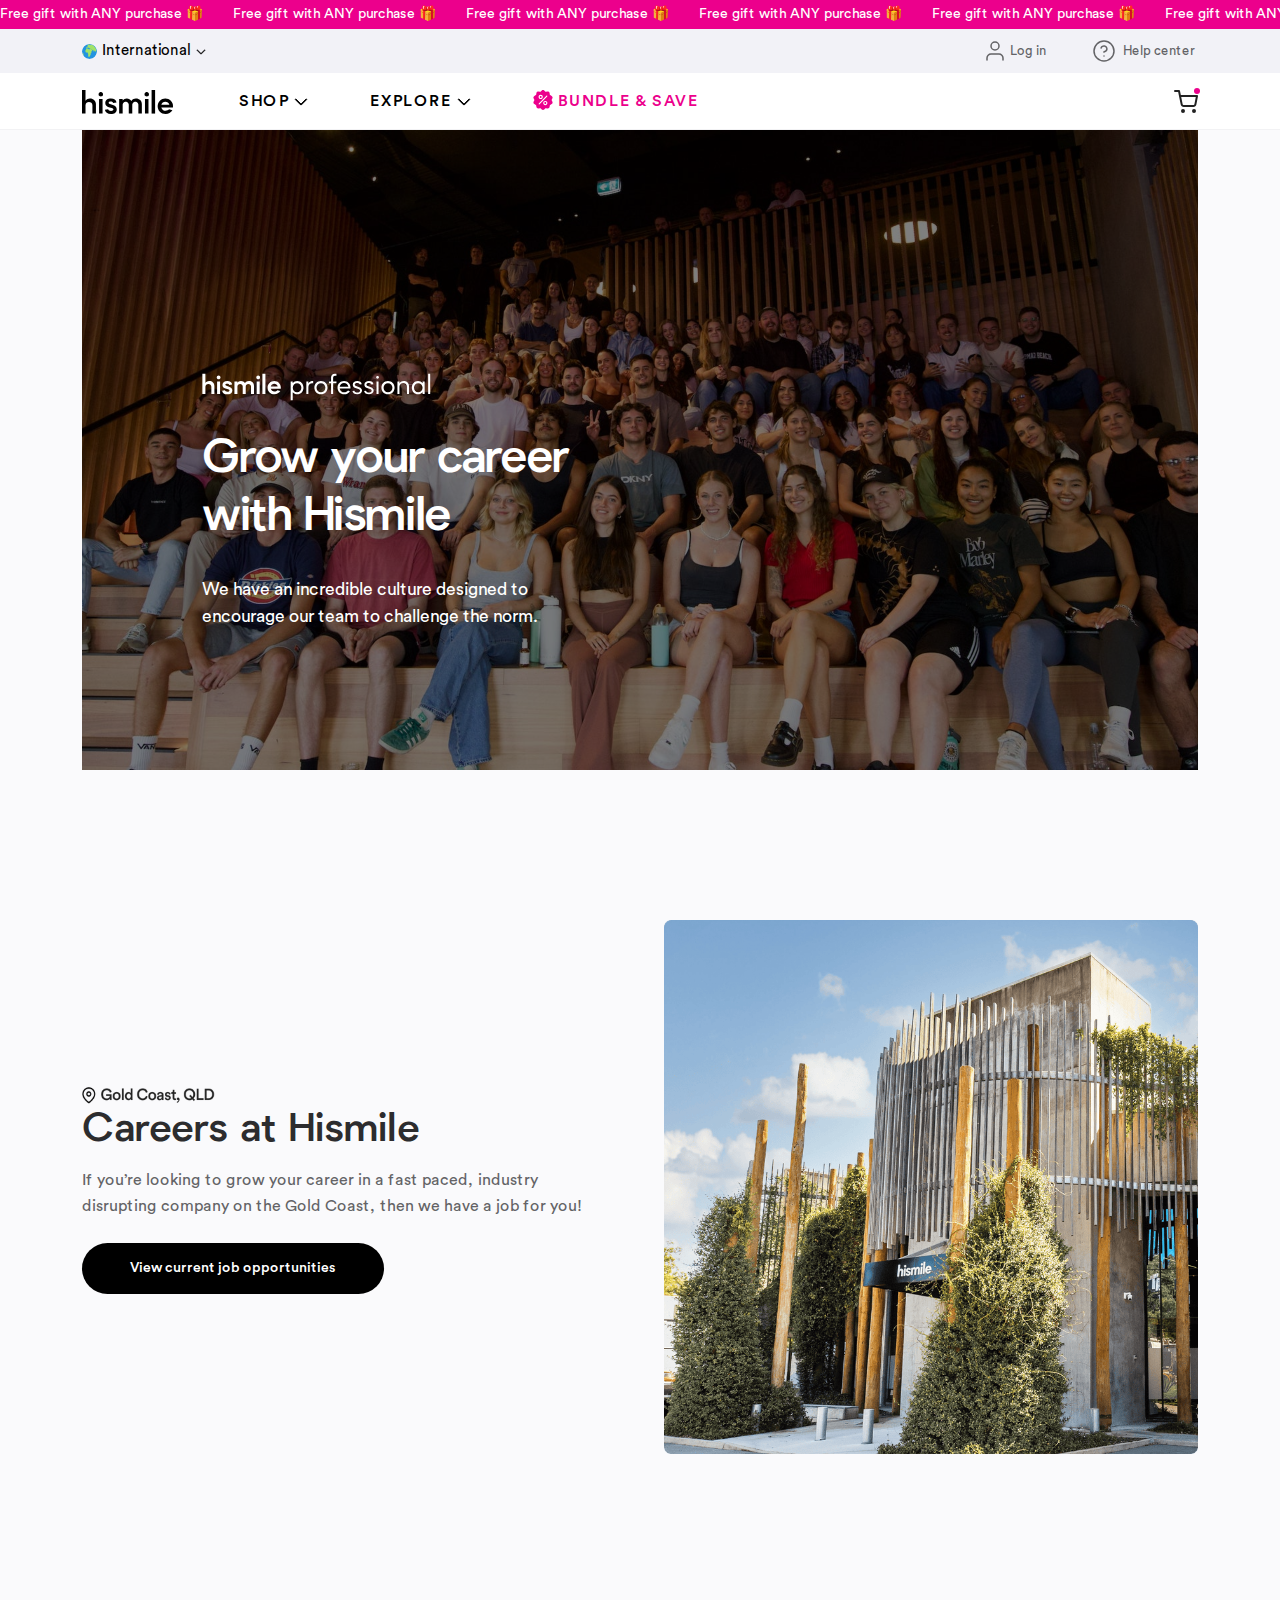
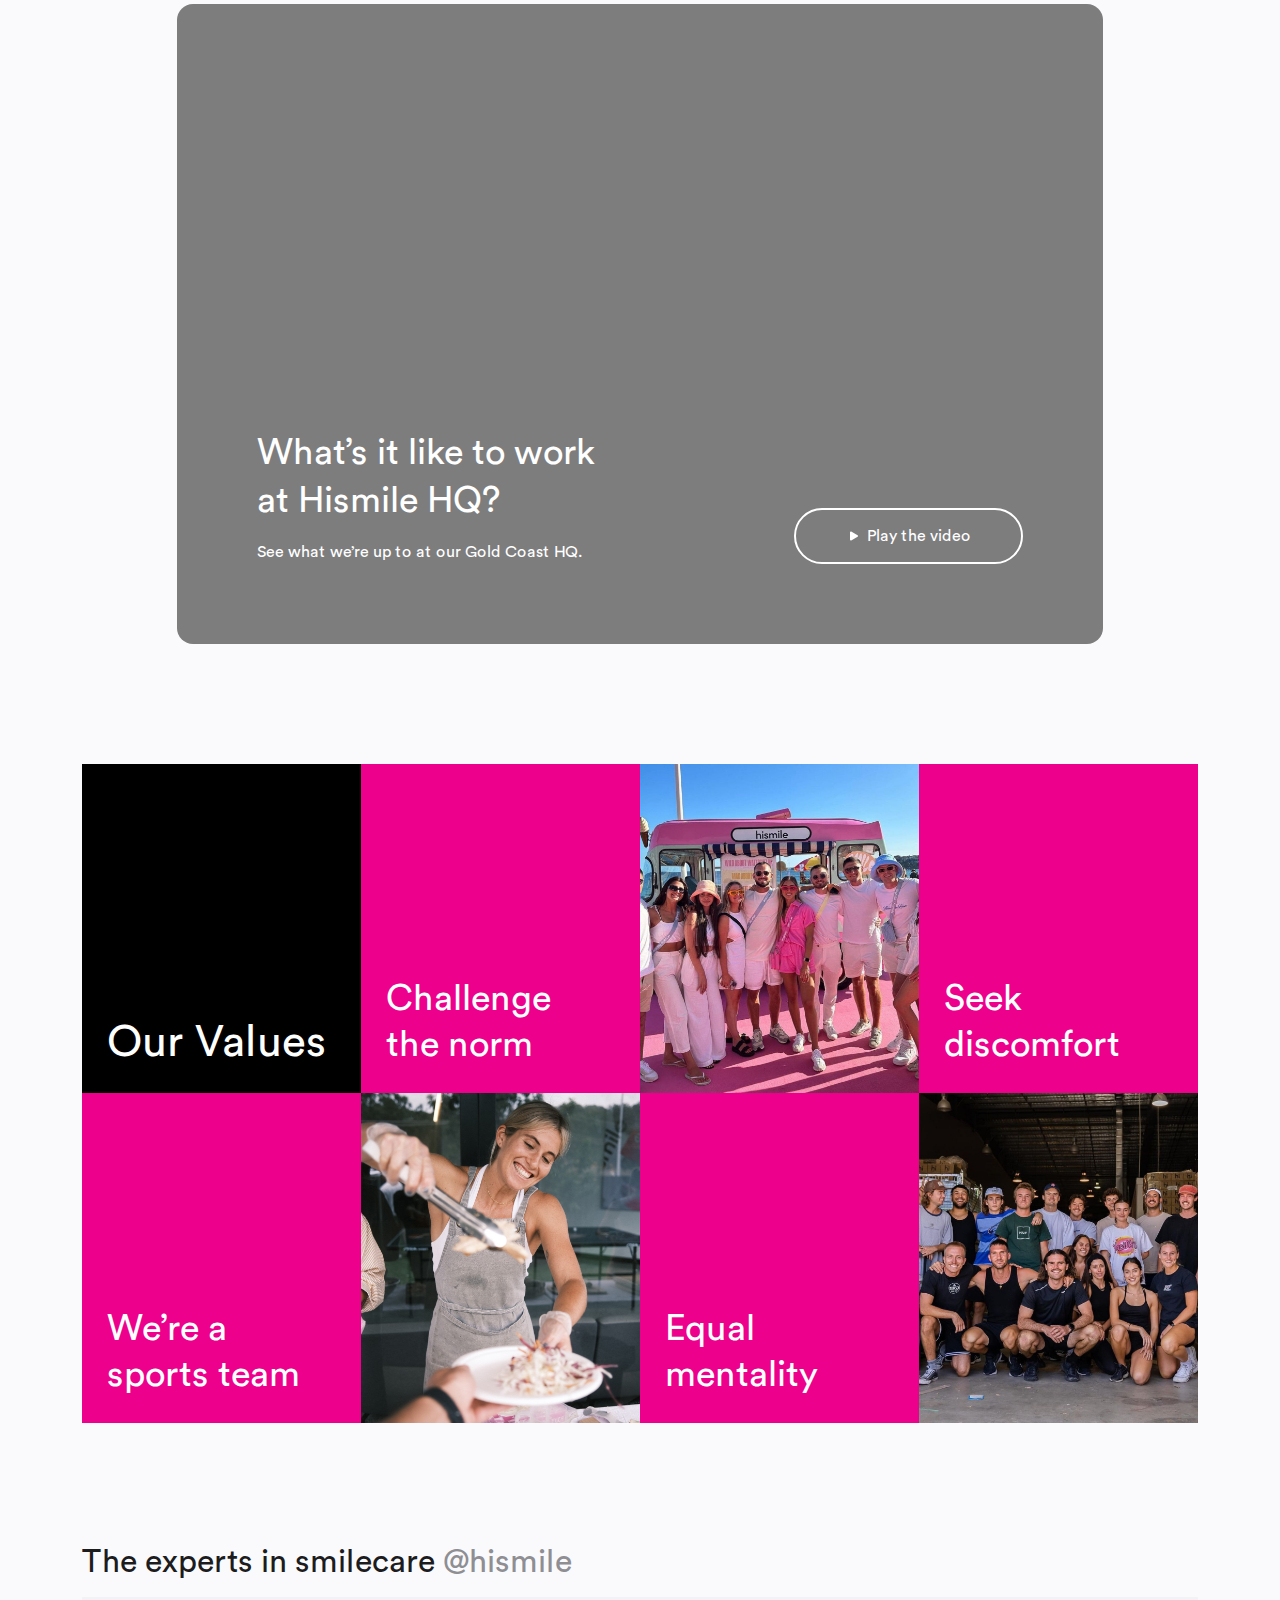
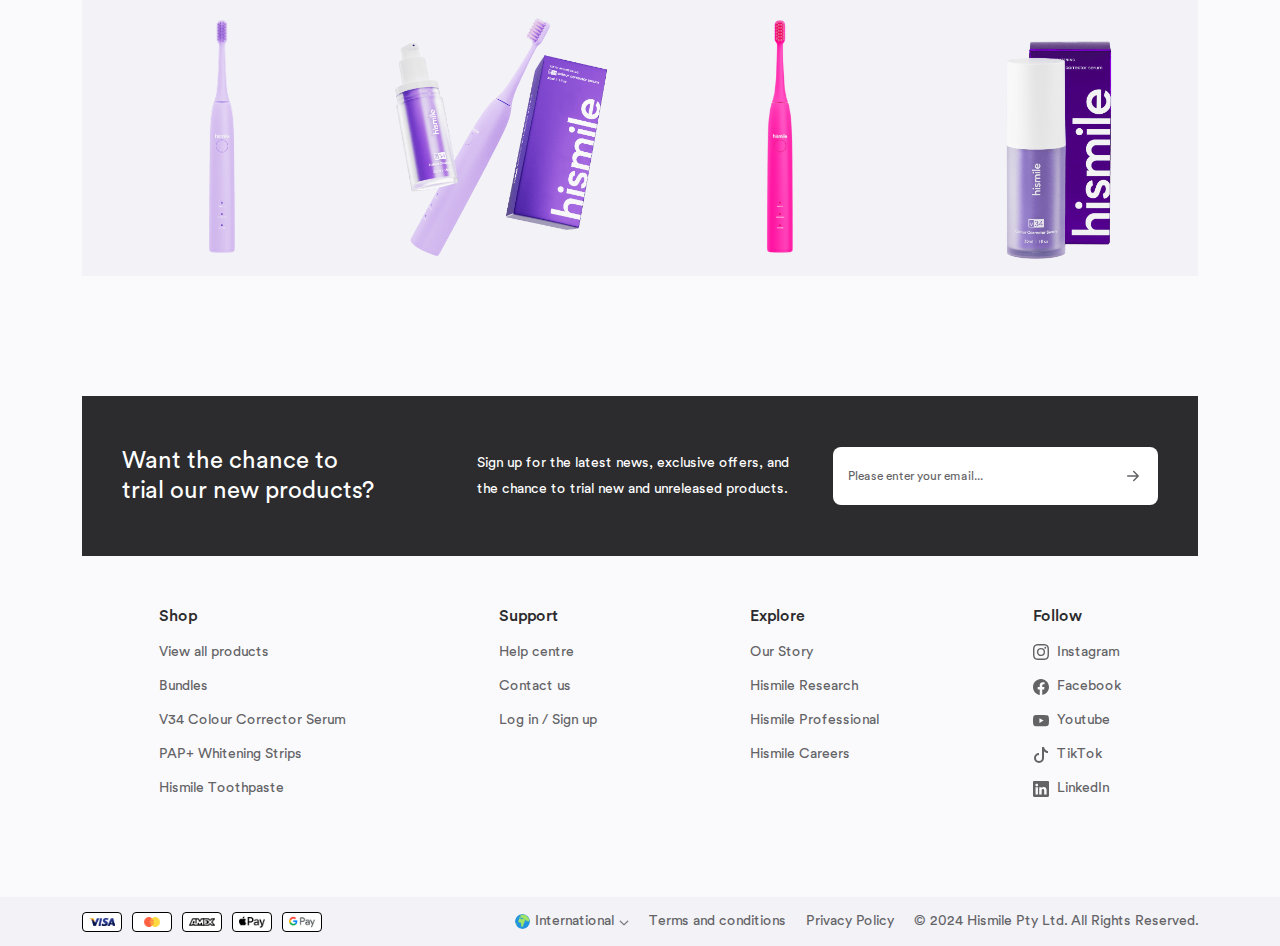
==== commit 6d16cefe: "u" ====
--- a/careers.html
+++ b/careers.html
@@ -5,7 +5,7 @@
 	<meta charset="UTF-8">
 	<meta http-equiv="X-UA-Compatible" content="IE=edge">
 	<meta name="viewport" content="width=device-width, initial-scale=1">
-	<meta name="theme-color" content="#006d77">
+	<meta name="theme-color" content="#EC008C">
     <link rel="shortcut icon" href="assets/images/favicon.ico" type="image/x-icon">
     <title>Hismile Career | Hismile™ Official</title>
     <link href="https://fonts.googleapis.com/css2?family=Poppins:wght@300;400;500;600;700;800&display=swap" rel="stylesheet">
@@ -583,7 +583,7 @@
             <section class="subscribe-section ss-t">
                 <div class="container-xl">
                     <div class="section-content bg--gray">
-                        <h2 class="f1 fw-5">Want the chance to trial our new products?</h2>
+                        <h2>Want the chance to trial our new products?</h2>
                         <p>Sign up for the latest news, exclusive offers, and the chance to trial new and unreleased products.</p>
                         <form class="bg-white">
                             <div class="hs-placeholder">
--- a/assets/css/style.css
+++ b/assets/css/style.css
@@ -18,9 +18,79 @@
     --theme-black-rgb: 0, 0, 0;
     --theme-black-rgb-2: 28, 28, 30;
     --cw-rgb: 255, 255, 255;
+
+    --f1: 'Pulp Display';
+    --f2: 'Circular Std Book';
+    --f3: 'Circular Std';
+    --f4: 'Avenir Next Cyr';
     
     --margin-top-main: ;
     --default-transition: .3s ease;
+}
+
+@font-face {
+    font-family: 'Circular Std Book';
+    src: url('/assets/fonts/CircularStd-Book.eot');
+    src: url('/assets/fonts/CircularStd-Book.eot?#iefix') format('embedded-opentype'),
+        url('/assets/fonts/CircularStd-Book.woff2') format('woff2'),
+        url('/assets/fonts/CircularStd-Book.woff') format('woff'),
+        url('/assets/fonts/CircularStd-Book.ttf') format('truetype'),
+        url('/assets/fonts/CircularStd-Book.svg#CircularStd-Book') format('svg');
+    font-weight: 500;
+    font-style: normal;
+    font-display: swap;
+}
+
+@font-face {
+    font-family: 'Pulp Display';
+    src: url('/assets/fonts/PulpDisplay-Regular.eot');
+    src: url('/assets/fonts/PulpDisplay-Regular.eot?#iefix') format('embedded-opentype'),
+        url('/assets/fonts/PulpDisplay-Regular.woff2') format('woff2'),
+        url('/assets/fonts/PulpDisplay-Regular.woff') format('woff'),
+        url('/assets/fonts/PulpDisplay-Regular.ttf') format('truetype'),
+        url('/assets/fonts/PulpDisplay-Regular.svg#PulpDisplay-Regular') format('svg');
+    font-weight: normal;
+    font-style: normal;
+    font-display: swap;
+}
+
+@font-face {
+    font-family: 'Pulp Display';
+    src: url('/assets/fonts/PulpDisplay-Medium.eot');
+    src: url('/assets/fonts/PulpDisplay-Medium.eot?#iefix') format('embedded-opentype'),
+        url('/assets/fonts/PulpDisplay-Medium.woff2') format('woff2'),
+        url('/assets/fonts/PulpDisplay-Medium.woff') format('woff'),
+        url('/assets/fonts/PulpDisplay-Medium.ttf') format('truetype'),
+        url('/assets/fonts/PulpDisplay-Medium.svg#PulpDisplay-Medium') format('svg');
+    font-weight: 500;
+    font-style: normal;
+    font-display: swap;
+}
+
+@font-face {
+    font-family: 'Circular Std';
+    src: url('/assets/fonts/CircularStd-Medium.eot');
+    src: url('/assets/fonts/CircularStd-Medium.eot?#iefix') format('embedded-opentype'),
+        url('/assets/fonts/CircularStd-Medium.woff2') format('woff2'),
+        url('/assets/fonts/CircularStd-Medium.woff') format('woff'),
+        url('/assets/fonts/CircularStd-Medium.ttf') format('truetype'),
+        url('/assets/fonts/CircularStd-Medium.svg#CircularStd-Medium') format('svg');
+    font-weight: 500;
+    font-style: normal;
+    font-display: swap;
+}
+
+@font-face {
+    font-family: 'Avenir Next Cyr';
+    src: url('/assets/fonts/AvenirNextCyr-Regular.eot');
+    src: url('/assets/fonts/AvenirNextCyr-Regular.eot?#iefix') format('embedded-opentype'),
+        url('/assets/fonts/AvenirNextCyr-Regular.woff2') format('woff2'),
+        url('/assets/fonts/AvenirNextCyr-Regular.woff') format('woff'),
+        url('/assets/fonts/AvenirNextCyr-Regular.ttf') format('truetype'),
+        url('/assets/fonts/AvenirNextCyr-Regular.svg#AvenirNextCyr-Regular') format('svg');
+    font-weight: normal;
+    font-style: normal;
+    font-display: swap;
 }
 
 * {
@@ -58,9 +128,9 @@
 details summary::-webkit-details-marker {display: none}
 
 body{
-    background:var(--body-bg);
-    font-family: "Poppins", sans-serif;
-    color:var(--theme-black);
+    background: var(--body-bg);
+    font-family: var(--f2);
+    color: var(--theme-black);
     overflow: auto;
 }
 
@@ -84,14 +154,13 @@
     transition: all var(--default-transition) .2s;
 }
 
-.f1 {font-family: "Poppins", sans-serif !important;}
-.fw-3 {font-weight: 300 !important;}
-.fw-4 {font-weight: 400 !important;}
-.fw-5 {font-weight: 500 !important;}
-.fw-6 {font-weight: 600 !important;}
-.fw-7 {font-weight: 700 !important;}
-.fw-8 {font-weight: 800 !important;}
-
+.f1 {
+    font-family: var(--f1) !important;
+    font-weight: 500 !important;
+}
+.f2 {font-family: var(--f2) !important;}
+.f3 {font-family: var(--f3) !important;}
+.f4 {font-family: var(--f4) !important;}
 
 .c-primary {color: var(--theme-primary) !important;}
 .c-secondary {color: var(--theme-secondary) !important;}
@@ -129,11 +198,12 @@
 }
 
 .theme-btn, .icon-btn {
+    font-family: var(--f3);
     padding: 15px 30px;
     font-size: 14px;
     display: inline-flex;
     border-radius: 32px;
-    font-weight: 600;
+    
     transition: all var(--default-transition);
 }
 
@@ -155,7 +225,7 @@
 .icon-btn {
     padding: 12px 25px;
     background: var(--body-bg);
-    color: var(--theme-black);
+    color: var(--theme-ash-2);
     font-size: 14px;
     align-items: center;
     border-radius: 32px;
@@ -172,29 +242,34 @@
 /* other-page-header start */
 .other-page-header {padding: 80px 0;}
 .other-page-header h1 {
-    font-size: 48px;
+    font-size: 3rem;
+    line-height: 1.25;
+    letter-spacing: -.03em;
+    font-family: var(--f1);
+    font-weight: 500;
     margin-bottom: 15px;
 }
 
 .other-page-header p {
-    font-size: 15px;
-    line-height: 30px;
+    font-size: 1rem;
+    line-height: 1.5;
 }
 /* other-page-header end */
 
 /* section-header start */
 .section-header h2 {
-    font-size: 32px;
-    font-weight: 500;
+    font-size: 2rem;
     line-height: 38px;
     color: var(--theme-black-2);
     text-wrap: balance;
 }
 .section-header p {
+    font-family: var(--f4);
     text-wrap: balance;
     font-size: 16px;
     line-height: 26px;
     margin-block: 10px 20px;
+    color: var(--theme-ash-2);
 }
 /* section-header end */
 
@@ -443,6 +518,7 @@
     padding: 16px;
     font-weight: 500;
     letter-spacing: .1rem;
+    font-family: var(--f3);
     transition: all var(--default-transition);
 }
 
@@ -474,12 +550,11 @@
 }
 .mm-col.mm-ul li {margin-top: 15px;}
 .mm-col.mm-ul a {
-    font-size: 14px;
-    color: var(--theme-gray);
+    font-size: 16px;
+    color: var(--theme-ash-2);
 }
 .mm-col h2 {
-    font-size: 16px;
-    font-weight: 600;
+    font-size: 18px;
     margin-bottom: 10px;
 }
 .mm-col figure > a img {
@@ -574,6 +649,7 @@
 }
 
 .mm {
+    font-family: var(--f4);
     position: relative;
     width: 100%;
     overflow: hidden;
@@ -616,7 +692,10 @@
 }
 .menu-level.level-1 li button i {margin-inline-start: auto;}
 .menu-level.level-1 li button,
-.menu-level.level-1 li a {letter-spacing: .1rem;font-weight: 500;}
+.menu-level.level-1 li a {
+    letter-spacing: .1rem;
+    font-weight: 500;
+}
 .menu-level.level-1 li button i,
 .menu-level.level-1 li a > i {
     line-height: 10px;
@@ -639,6 +718,8 @@
 .level-2 .mm-col.mm-ul li a {
     padding: 22px 20px;
     display: flex;
+    font-size: 16px;
+    color: var(--theme-ash-2);
 }
 
 .level-2 .mm-col h2 {
@@ -666,9 +747,8 @@
 }
 
 .menu-header .menu-title {
-    font-weight: bold;
+    font-family: var(--f3);
     pointer-events: none;
-    font-weight: 500;
     letter-spacing: .1em;
     color: var(--theme-black-2);
 }
@@ -720,8 +800,10 @@
 }
 
 .hero-content h1 {
-    font-size: 44px;
+    font-family: 'Pulp Display';
+    font-size: 3rem;
     line-height: 60px;
+    text-wrap: balance;
 }
 
 .hero-content p {
@@ -729,6 +811,7 @@
     font-size: 1rem;
     margin-block: 15px 40px;
     color: var(--theme-ash-2);
+    text-wrap: balance;
 }
 
 .hero-content .group-btns {
@@ -820,7 +903,11 @@
 }
 
 .hero-content-3 h1 {
+    font-family: var(--f1);
     font-size: 3rem;
+    font-weight: 500;
+    line-height: 1.25;
+    letter-spacing: -.03em;
     margin: 30px 0;
 }
 .hero-content-3 p {
@@ -866,7 +953,11 @@
 
 .hero-4 .section-content h1,
 .hero-5 .section-content h1 {
+    font-family: var(--f1);
     font-size: 3rem;
+    font-weight: 500;
+    line-height: 1.25;
+    letter-spacing: -.03em;
     color: var(--cw);
     margin: 100px 0 0 100px;
 }
@@ -899,9 +990,10 @@
 }
 
 .hero-6-content h1 {
+    font-family: var(--f1);
     font-size: 3rem;
     line-height: 3.625rem;
-    font-weight: 600;
+    letter-spacing: -.03em;    
     margin: 30px 0;
     text-wrap: balance;
 }
@@ -1012,9 +1104,11 @@
 }
 
 .profile-info > h2 {
-    font-size: 1.7rem;
+    font-family: "Newsreader", serif;
+    font-size: 1.8rem;
     font-weight: 400;
-    line-height: 130%;
+    line-height: 125%;
+    letter-spacing: -.0375rem;
     margin: 15px 0 20px;
     text-wrap: balance;
 }
@@ -1022,11 +1116,12 @@
 .profile-info > p {
     font-size: 14px;
     text-wrap: balance;
+    color: var(--theme-ash-2);
 }
 
 .profile-info > a {
     font-size: 14px;
-    font-weight: 600;
+    
     color: var(--theme-black);
     display: inline-flex;
     margin-top: 30px;
@@ -1053,7 +1148,7 @@
 .swiper-button-prev::after {
     font-size: 18px;
     color: var(--theme-black);
-    font-weight: 600;
+    
 }
 
 .swiper-button-disabled {
@@ -1519,15 +1614,17 @@
 }
 
 .txt-media-block .section-content h2 {
-    font-size: 28px;
+    font-family: var(--f1);
+    font-size: 2.5rem;
     line-height: 42px;
-    font-weight: 600;
+    font-weight: 500;
     color: var(--theme-gray);
     text-wrap: balance;
 }
 
 .txt-media-block .section-content h3 {
-    font-size: 18px;
+    font-family: var(--f1);
+    font-size: 1.1rem;
     font-weight: 500;
     color: var(--theme-gray);
     text-wrap: balance;
@@ -1535,7 +1632,7 @@
 }
 
 .txt-media-block .section-content p {
-    font-size: 14px;
+    font-size: 1rem;
     line-height: 26px;
     text-wrap: balance;
     margin-top: 15px;
@@ -1568,7 +1665,7 @@
     border: none;
     padding: 15px;
     font-size: 16px;
-    font-weight: 600;
+    
     border-radius: 6px;
 }
 
@@ -1752,7 +1849,7 @@
 /* single-product start */
 .product-header > h4 {
     font-size: .75rem;
-    font-weight: 600;
+    
     letter-spacing: .1em;
     color: #636366;
     text-transform: uppercase;
@@ -2058,6 +2155,7 @@
     max-width: 400px;
 }
 
+.collection-banner .section-content .section-header h2 {font-size: 2.25rem;}
 .collection-banner .section-content .section-header h2,
 .collection-banner .section-content .section-header p {
     text-wrap: balance;
@@ -2069,7 +2167,8 @@
 }
 
 .collection-banner .section-content .section-header p {
-    margin-block: 20px 30px;
+    margin-block: 10px 30px;
+    color: var(--theme-black-2);
 }
 
 .collection-banner .section-content .section-header .theme-btn:hover {
@@ -2087,7 +2186,7 @@
     padding: 4px 18px 5px 20px;
     border-radius: 24px;
     font-size: 14px;
-    font-weight: 600;
+    
 }
 /* collection-banner end */
 
@@ -2169,8 +2268,8 @@
 }
 
 .subscribe-section .section-content h2 {
-    font-size: 26px;
-    line-height: 36px;
+    font-size: 1.5rem;
+    line-height: 1.25;
     text-wrap: balance;
 }
 
@@ -2240,8 +2339,9 @@
 
 .footer-middle .section-content .footer-col summary {
     position: relative;
-    font-size: 20px;
-    font-weight: 600;
+    font-family: var(--f3);
+    font-size: 1rem;
+    line-height: 1;
     margin-bottom: 15px;
     color: var(--theme-gray);
     display: inline-flex;
@@ -2252,10 +2352,6 @@
     content: '';
 }
 
-.footer-middle .section-content .footer-col ul {
-    margin-inline-start: 5px;
-}
-
 .footer-middle .section-content .footer-col ul li {
     position: relative;
 }
@@ -2268,6 +2364,7 @@
     font-size: 14px;
     display: inline-flex;
     align-items: center;
+    color: var(--theme-ash-2);
 }
 
 .footer-middle .section-content .footer-col ul li a i {
@@ -2285,9 +2382,9 @@
 
 .footer-bottom {
     margin-top: 50px;
-    background: var(--cw);
+    background: var(--theme-ash);
     padding-block: 10px;
-    color: var(--theme-black);
+    color: var(--theme-ash-2);
 }
 
 .payment-methods {
@@ -2357,9 +2454,9 @@
 }
 
 .short-info-block p {
-    font-size: 14px;
+    font-size: 15px;
     line-height: 26px;
-    color: var(--theme-ash-2);
+    color: rgb(142,142,147);
 }
 /* products-block end */
 
@@ -3044,7 +3141,7 @@
     .collection-banner .section-content .section-header h2 {
         font-size: 22px;
         line-height: 36px;
-        font-weight: 600;
+        
     }
     .collection-banner .section-content .section-header p {
         margin-block: 10px;
